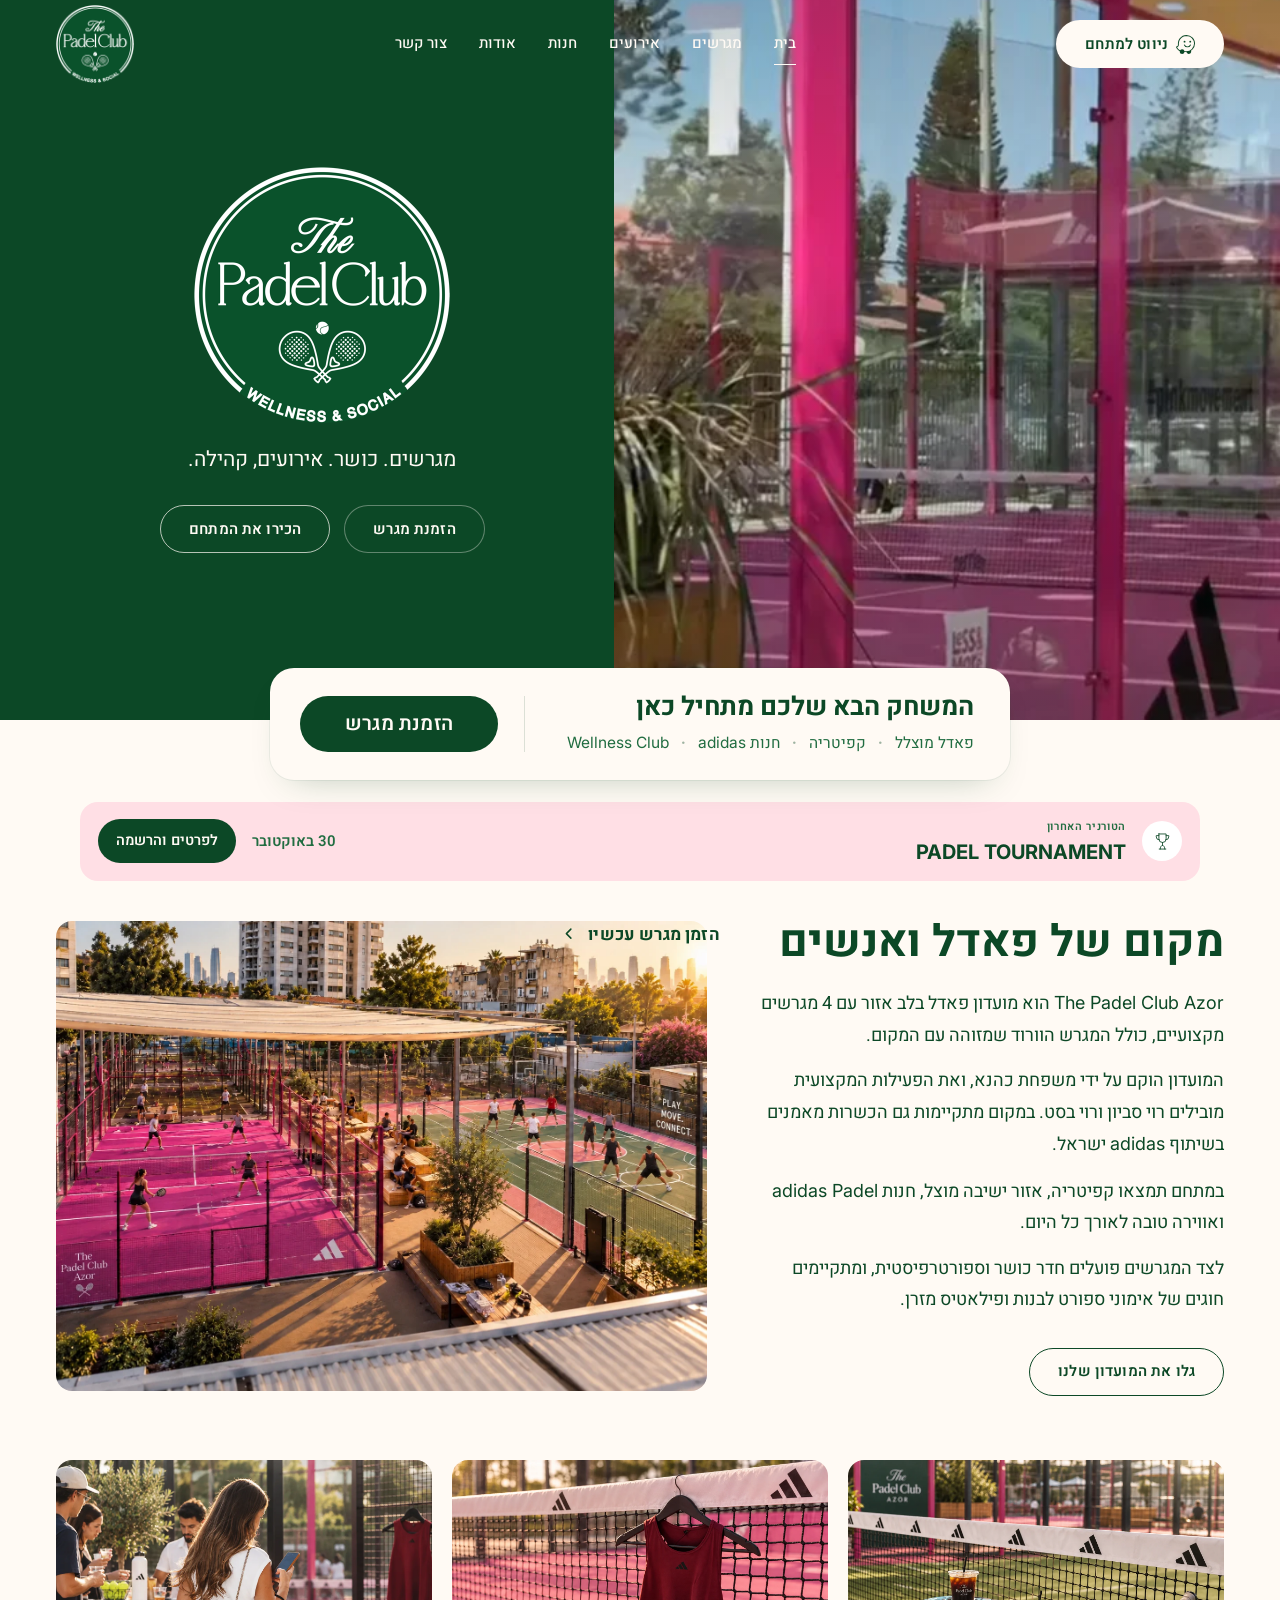
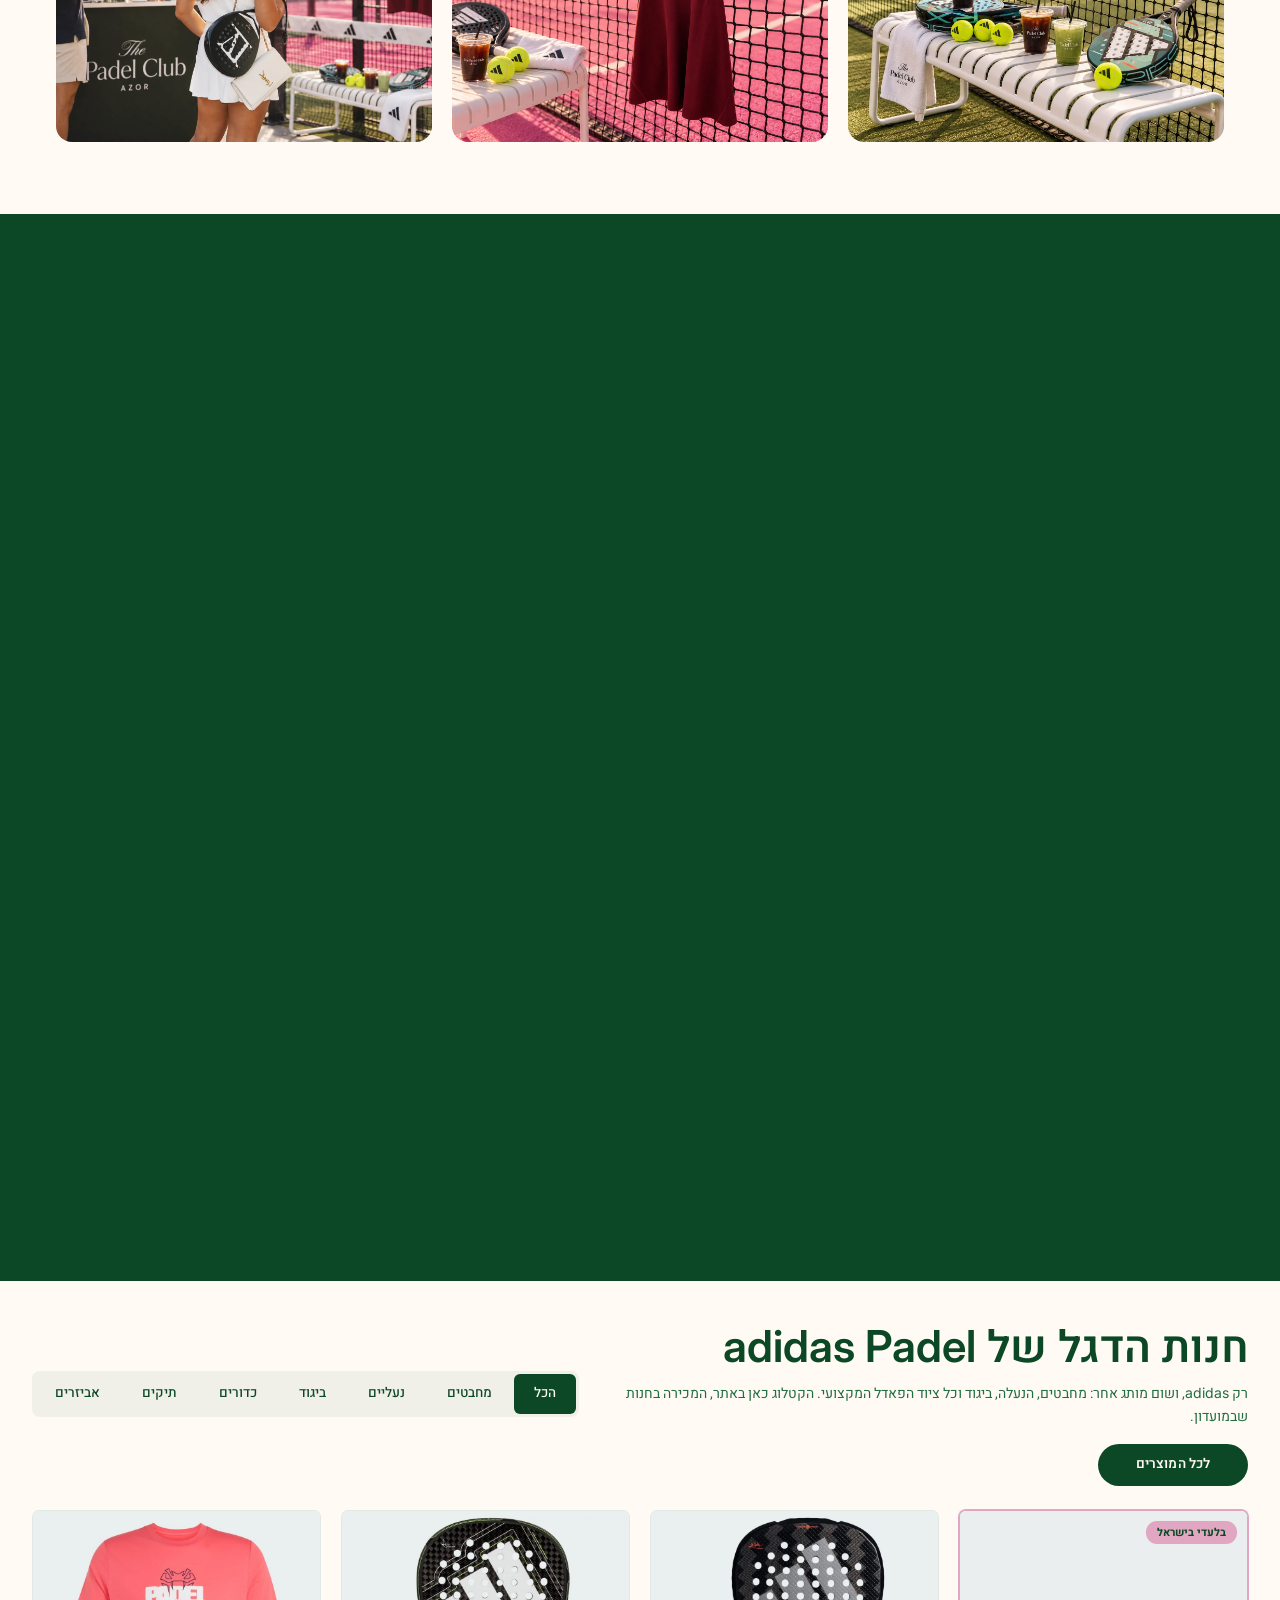
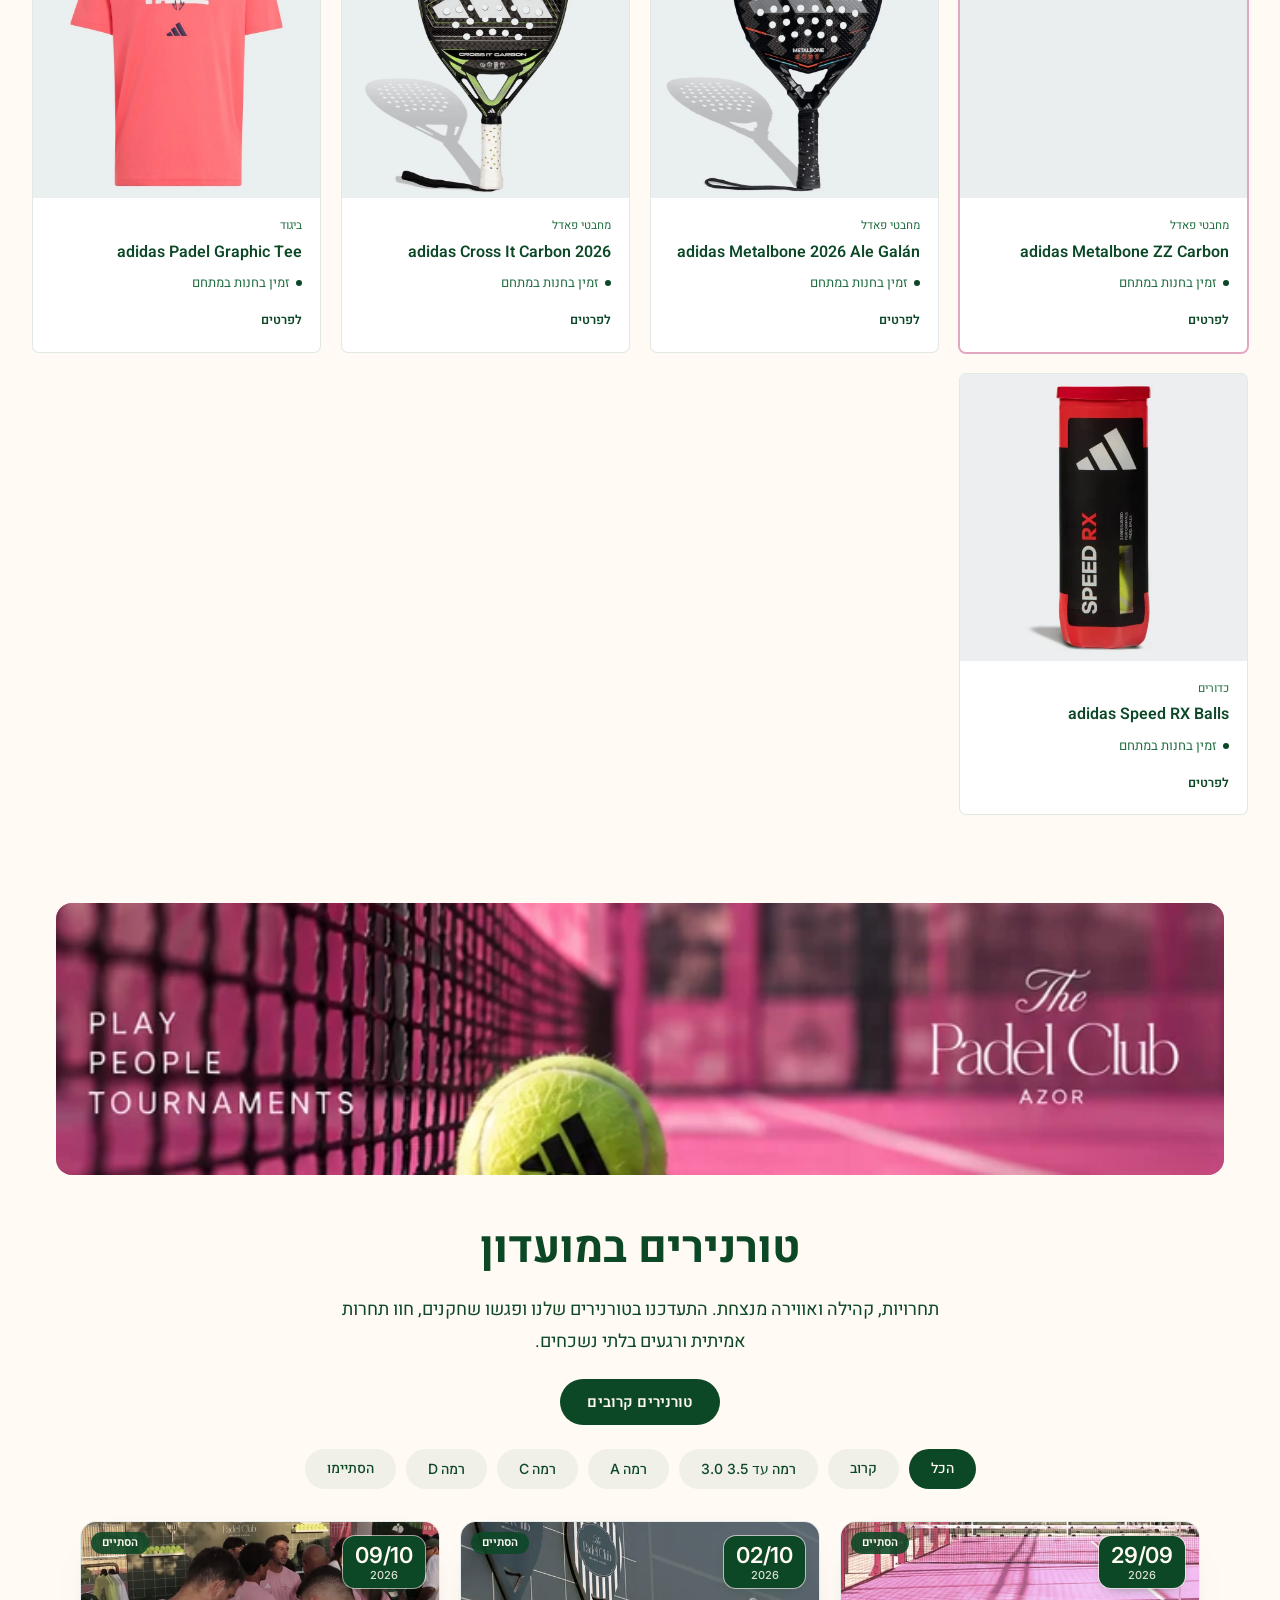
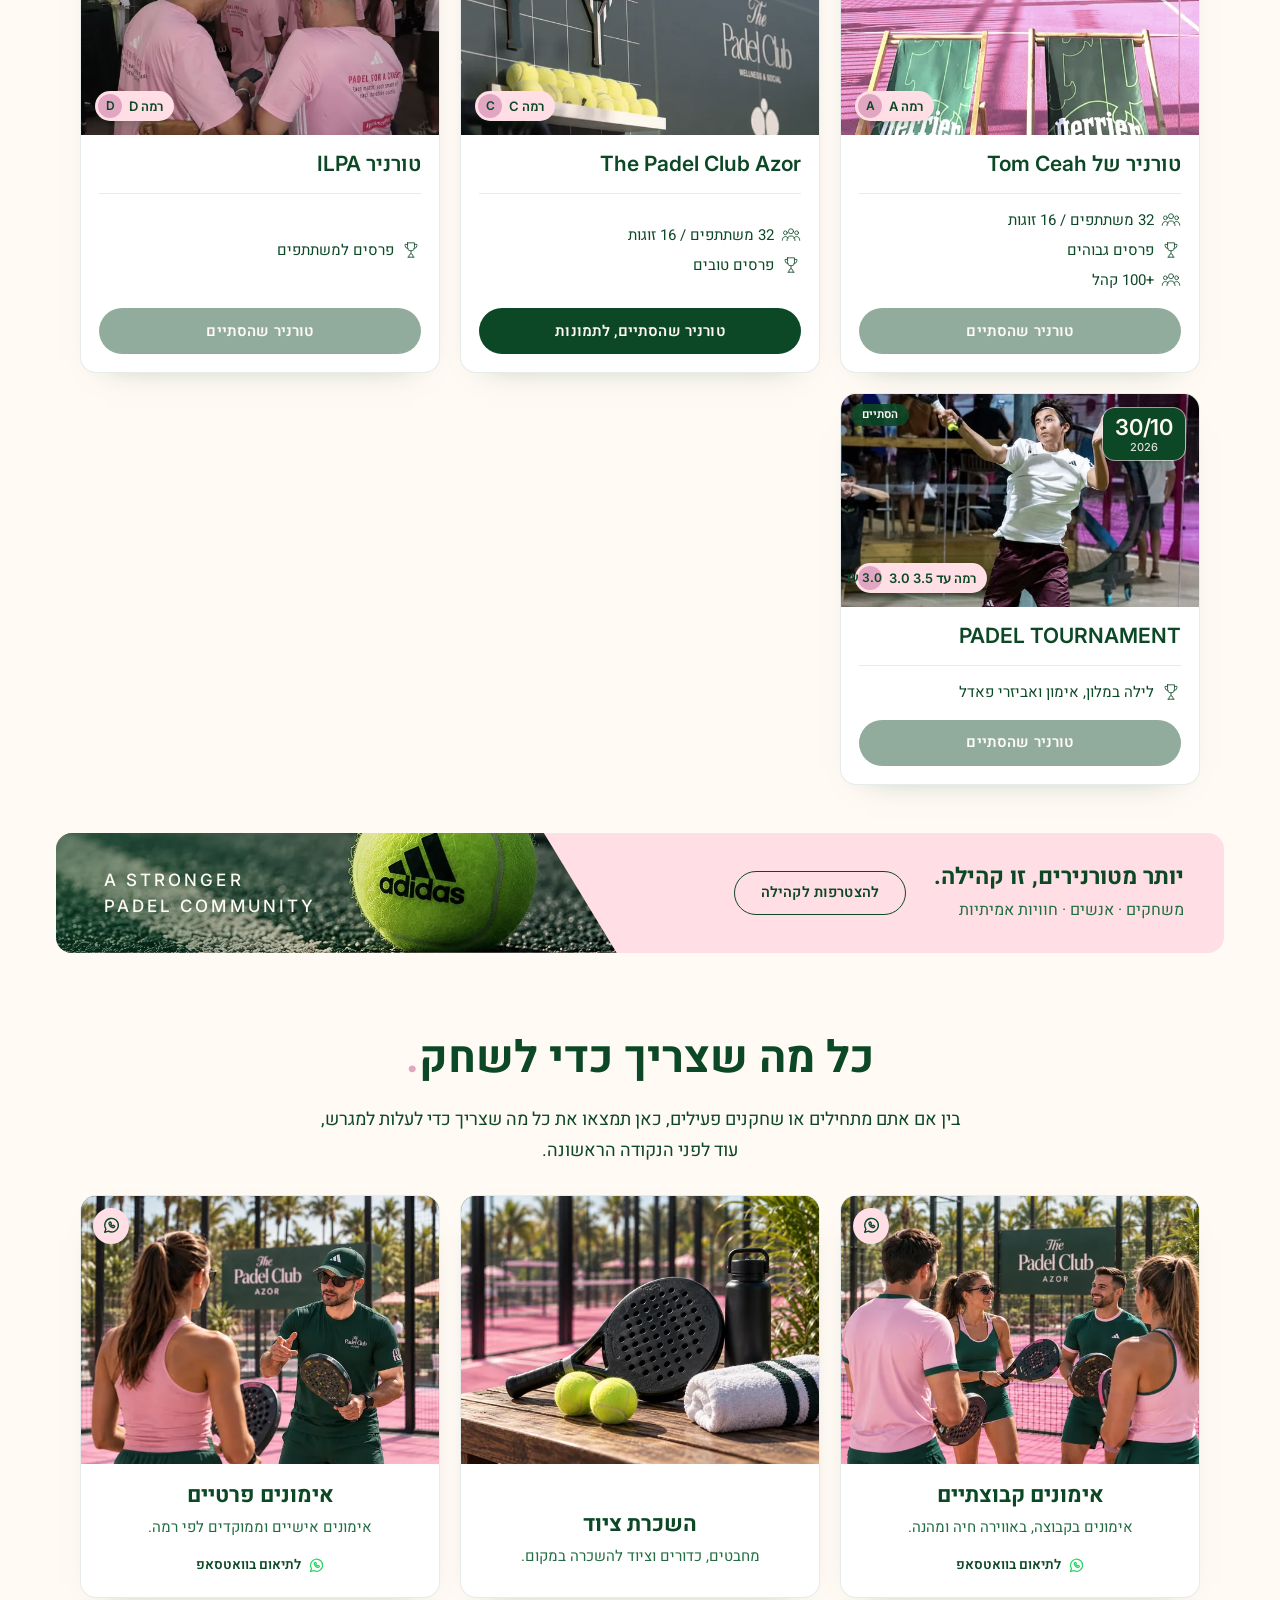
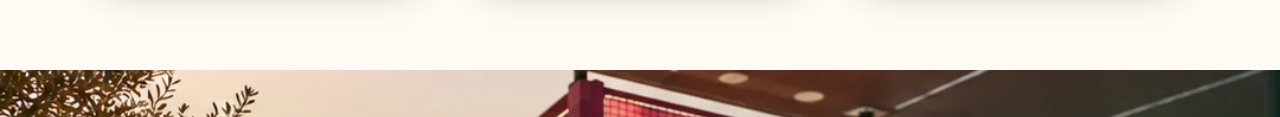
==== index.html @ b1bca332 "Measurement: one container, one event shape assets/js/track.js loads the GTM container from site.con" ====
<!doctype html>
<html lang="he" dir="rtl">
<head>
<meta charset="utf-8">
<meta name="viewport" content="width=device-width, initial-scale=1">
<title>The Padel Club Azor | פאדל קלאב אזור</title>
<meta name="description" content="4 מגרשי פאדל מקצועיים, קהילה, קפיטריה, טיפולים וחנות adidas Padel במתחם The Padel Club Azor, ז׳בוטינסקי 28 אזור.">
<link rel="canonical" href="https://padel-plus.co.il/">
<meta property="og:url" content="https://padel-plus.co.il/">
<meta name="theme-color" content="#0C4826">
<meta property="og:type" content="website">
<meta property="og:locale" content="he_IL">
<meta property="og:title" content="The Padel Club Azor | פאדל קלאב אזור">
<meta property="og:description" content="4 מגרשי פאדל מקצועיים, קהילה, קפיטריה, טיפולים וחנות adidas Padel במתחם The Padel Club Azor, ז׳בוטינסקי 28 אזור.">
<meta property="og:image" content="https://padel-plus.co.il/assets/img/hero.webp">
<link rel="icon" href="assets/brand/logo-160.png" type="image/png">
<link rel="apple-touch-icon" href="assets/brand/logo-320.png">
<link rel="preconnect" href="https://fonts.googleapis.com">
<link rel="preconnect" href="https://fonts.gstatic.com" crossorigin>
<link rel="stylesheet" href="https://fonts.googleapis.com/css2?family=Bodoni+Moda:opsz,wght@6..96,500..700&family=Heebo:wght@400;500;700;800&family=Inter:wght@500;600;800&display=swap">
<link rel="preload" as="image" href="assets/img/hero.webp?v=7">
<link rel="stylesheet" href="assets/css/style.css?v=20261021-poster2">
<script type="application/ld+json" id="schema-business">
{
  "@context": "https://schema.org",
  "@type": ["SportsActivityLocation", "LocalBusiness"],
  "name": "The Padel Club Azor",
  "alternateName": "פאדל קלאב אזור",
  "description": "4 מגרשי פאדל מקצועיים, קהילה, קפיטריה, טיפולים וחנות adidas Padel במתחם The Padel Club Azor, ז׳בוטינסקי 28 אזור.",
  "image": ["https://padel-plus.co.il/assets/img/hero.webp", "assets/img/about.webp"],
  "logo": "assets/brand/logo-512.png",
  "address": {
    "@type": "PostalAddress",
    "streetAddress": "ז׳בוטינסקי 28",
    "addressLocality": "אזור",
    "addressCountry": "IL"
  },
  "sameAs": ["https://www.instagram.com/padelclub.azor/"],
  "sport": "Padel"
}
</script>
</head>
<body>
<a class="skip-link" href="#main">דילוג לתוכן</a>

<header class="site-header on-dark" id="site-header">
  <div class="header-inner">
    <a class="brand" href="#top" aria-label="The Padel Club, לראש העמוד">
      <img src="assets/brand/logo-160.png" srcset="assets/brand/logo-160.png 1x, assets/brand/logo-320.png 2x" width="62" height="62" alt="The Padel Club">
    </a>

    <nav class="site-nav" id="site-nav" aria-label="ניווט ראשי">
      <a class="btn btn-primary nav-cta" href="https://www.lazuz.co.il/" target="_blank" rel="noopener" data-booking>הזמנת מגרש</a>
      <ul>
        <li><a href="#top" aria-current="true">בית</a></li>
        <li><a href="#courts">מגרשים</a></li>
        <li><a href="#tournaments">אירועים</a></li>
        <li><a href="#shop">חנות</a></li>
        <li><a href="#about">אודות</a></li>
        <li><a href="#site-footer">צור קשר</a></li>
      </ul>
    </nav>

    <a class="btn btn-light header-cta" href="https://waze.com/ul?q=%D7%96%27%D7%91%D7%95%D7%98%D7%99%D7%A0%D7%A1%D7%A7%D7%99%2028%20%D7%90%D7%96%D7%95%D7%A8&navigate=yes" target="_blank" rel="noopener" data-waze><svg class="header-cta-icon" viewBox="0 0 24 24" fill="currentColor" aria-hidden="true" focusable="false"><path d="M13.218 0C9.915 0 6.835 1.49 4.723 4.148c-1.515 1.913-2.31 4.272-2.31 6.706v1.739c0 .894-.62 1.738-1.862 1.813-.298.025-.547.224-.547.522-.05.82.82 2.31 2.012 3.502.82.844 1.788 1.515 2.832 2.036a3 3 0 0 0 2.955 3.528 2.966 2.966 0 0 0 2.931-2.385h2.509c.323 1.689 2.086 2.856 3.974 2.21 1.64-.546 2.36-2.409 1.763-3.924a12.84 12.84 0 0 0 1.838-1.465 10.73 10.73 0 0 0 3.18-7.65c0-2.882-1.118-5.589-3.155-7.625A10.899 10.899 0 0 0 13.218 0zm0 1.217c2.558 0 4.967.994 6.78 2.807a9.525 9.525 0 0 1 2.807 6.78A9.526 9.526 0 0 1 20 17.585a9.647 9.647 0 0 1-6.78 2.807h-2.46a3.008 3.008 0 0 0-2.93-2.41 3.03 3.03 0 0 0-2.534 1.367v.024a8.945 8.945 0 0 1-2.41-1.788c-.844-.844-1.316-1.614-1.515-2.11a2.858 2.858 0 0 0 1.441-.846 2.959 2.959 0 0 0 .795-2.036v-1.789c0-2.11.696-4.197 2.012-5.861 1.863-2.385 4.62-3.726 7.6-3.726zm-2.41 5.986a1.192 1.192 0 0 0-1.191 1.192 1.192 1.192 0 0 0 1.192 1.193A1.192 1.192 0 0 0 12 8.395a1.192 1.192 0 0 0-1.192-1.192zm7.204 0a1.192 1.192 0 0 0-1.192 1.192 1.192 1.192 0 0 0 1.192 1.193 1.192 1.192 0 0 0 1.192-1.193 1.192 1.192 0 0 0-1.192-1.192zm-7.377 4.769a.596.596 0 0 0-.546.845 4.813 4.813 0 0 0 4.346 2.757 4.77 4.77 0 0 0 4.347-2.757.596.596 0 0 0-.547-.845h-.025a.561.561 0 0 0-.521.348 3.59 3.59 0 0 1-3.254 2.061 3.591 3.591 0 0 1-3.254-2.061.64.64 0 0 0-.546-.348z"/></svg>ניווט למתחם</a>

    <button class="menu-btn" id="menu-btn" type="button" aria-expanded="false" aria-controls="site-nav" aria-label="פתיחת תפריט">
      <svg class="icon-menu" viewBox="0 0 32 32" fill="none" stroke="currentColor" stroke-width="2.2" stroke-linecap="round" aria-hidden="true"><path d="M5 9h22M5 16h22M5 23h22"/></svg>
      <svg class="icon-close" viewBox="0 0 32 32" fill="none" stroke="currentColor" stroke-width="2.2" stroke-linecap="round" aria-hidden="true"><path d="M8 8l16 16M24 8L8 24"/></svg>
    </button>
  </div>
</header>

<main id="main">

  <!-- 1. Hero: the club's walkthrough reel on every width (Snir, 4.10.2026). The poster is the video's first frame;
          from 768px the portrait reel plays sharp in the middle over a blurred copy of that frame. -->
  <section class="hero on-dark" id="top" aria-label="The Padel Club Azor">
    <figure class="hero-poster">
      <img src="assets/img/hero.webp?v=7" width="480" height="854" fetchpriority="high" decoding="async"
           alt="מגרשי הפאדל הוורודים של The Padel Club Azor, המתחם והצללה">
    </figure>
    <video class="hero-media" id="hero-video" muted loop playsinline autoplay preload="none"
           aria-hidden="true" tabindex="-1"></video>
    <div class="hero-overlay" aria-hidden="true"></div>
    <div class="hero-copy">
      <div class="hero-copy-inner">
        <h1 class="hero-title">
          <img class="hero-logo" src="assets/brand/logo-512.png" width="512" height="512" alt="" aria-hidden="true" decoding="async">
          <span class="hero-title-en" lang="en" dir="ltr">THE PADEL CLUB</span><span class="hero-title-he">פאדל קלאב</span>
        </h1>
        <p class="hero-sub">מגרשים. כושר. אירועים, קהילה.</p>
        <div class="hero-actions">
          <a class="btn btn-primary" href="https://www.lazuz.co.il/" target="_blank" rel="noopener" data-booking>הזמנת מגרש</a>
          <a class="btn btn-outline" href="#about">הכירו את המתחם</a>
        </div>
      </div>
    </div>
  </section>

  <!-- 2. Booking card: floats over the bottom edge of the hero, then docks to the bottom of the screen while scrolling -->
  <div class="book-card-slot" id="book-slot">
  <div class="book-card">
    <div class="book-card-text">
      <p class="book-card-title">המשחק הבא שלכם מתחיל כאן</p>
      <ul class="book-card-hl"><li>פאדל מוצלל</li><li>קפיטריה</li><li class="book-card-hl-break" aria-hidden="true"></li><li>חנות <span class="latin" dir="ltr" lang="en">adidas</span></li><li><span class="latin" dir="ltr" lang="en">Wellness Club</span></li></ul>
    </div>
    <span class="book-card-rule" aria-hidden="true"></span>
    <a class="btn book-card-cta" href="https://www.lazuz.co.il/" target="_blank" rel="noopener" data-booking>הזמנת מגרש</a>
  </div>
  </div>

  <!-- 2b. Events: the next event in the club, under the first section (Snir, 5.10.2026).
          Generated from data/tournaments.json by tools/sync_tournaments.py -->
  <!-- events-banner:start / generated from data/tournaments.json by tools/sync_tournaments.py, do not edit by hand -->
  <aside class="events-banner" data-date="2026-10-30" aria-label="אירועים במועדון">
    <a class="events-banner-link" href="tournament/">
      <span class="events-banner-icon" aria-hidden="true"><svg class="events-banner-glyph" aria-hidden="true" focusable="false" viewBox="0 0 64 64" fill="none" stroke="currentColor" stroke-width="2.6" stroke-linecap="round" stroke-linejoin="round"><path d="M21 9h22v15a11 11 0 0 1-22 0V9z"/><path d="M21 14h-8v4a9 9 0 0 0 9 9M43 14h8v4a9 9 0 0 1-9 9"/><path d="M32 35v9M25 55c0-6 3-11 7-11s7 5 7 11M22 55h20"/></svg></span>
      <span class="events-banner-copy">
        <span class="events-banner-label">האירוע הקרוב</span>
        <span class="events-banner-title"><span class="latin" dir="ltr" lang="en">PADEL TOURNAMENT</span></span>
      </span>
      <time class="events-banner-time" datetime="2026-10-30">30 באוקטובר</time>
      <span class="events-banner-cta">לפרטים והרשמה</span>
    </a>
  </aside>
  <!-- events-banner:end -->

  <!-- 3. About -->
  <section class="split split-about" id="about">
    <figure class="split-media">
      <img src="assets/img/about.webp?v=2" width="1476" height="1065" loading="lazy" decoding="async"
           alt="מבט מלמעלה על המועדון בשעת שקיעה, שחקני פאדל על המגרשים הוורודים, אזור הישיבה המוצל ומגרש הכדורסל">
    </figure>
    <div class="split-copy" data-reveal>
      <h2 class="section-title">מקום של פאדל ואנשים</h2>
      <p class="body"><span class="latin" dir="ltr" lang="en">The Padel Club Azor</span> הוא מועדון פאדל בלב אזור עם 4 מגרשים מקצועיים, כולל המגרש הוורוד שמזוהה עם המקום.</p>
      <p class="body">המועדון הוקם על ידי משפחת כהנא, ואת הפעילות המקצועית מובילים רוי סביון ורוי בסט. במקום מתקיימות גם הכשרות מאמנים בשיתוף <span class="latin" dir="ltr" lang="en">adidas</span> ישראל.</p>
      <p class="body">במתחם תמצאו קפיטריה, אזור ישיבה מוצל, חנות <span class="latin" dir="ltr" lang="en">adidas Padel</span> ואווירה טובה לאורך כל היום.</p>
      <p class="body">לצד המגרשים פועלים חדר כושר וספורטרפיסטית, ומתקיימים חוגים של אימוני ספורט לבנות ופילאטיס מזרן.</p>
      <a class="btn btn-ghost-green" href="#courts">גלו את המועדון שלנו</a>
    </div>
  </section>

  <!-- 4. Real venue gallery -->
  <section class="gallery" id="courts" aria-label="תמונות המתחם">
    <ul class="gallery-grid">
      <li><img src="assets/img/gallery_bench.webp" width="1448" height="1086" loading="lazy" decoding="async" alt="ספסל לבן ליד רשת המגרש עם מחבטים, כדורים, מגבת וכוסות שתייה של המועדון"></li>
      <li><img src="assets/img/gallery_dress.webp" width="1448" height="1086" loading="lazy" decoding="async" alt="שמלת טניס בורדו על קולב תלויה על רשת המגרש הוורוד, לידה ספסל עם מחבט, כדורים וקפה"></li>
      <li><img src="assets/img/gallery_bar.webp" width="1448" height="1086" loading="lazy" decoding="async" alt="שחקנים ליד עמדת השתייה של המועדון, שחקנית עם מחבט על הגב מסתכלת בטלפון"></li>
    </ul>
  </section>

  <!-- 5. Featured adidas Padel products: top banner, heading and category chips, product grid, bottom banner.
          Full catalogue lives in /shop/ -->
  <section class="shop shop-home" id="shop" aria-labelledby="shop-title">
    <!-- approved shop banner artwork, used as supplied (handoff-extra/shop-banners-2026-09-17) -->
    <picture class="shop-banner shop-banner--top">
      <source media="(max-width: 767px)" srcset="assets/shop/02-shop-top-mobile.webp" width="1080" height="900">
      <img src="assets/shop/01-shop-top-desktop.webp" alt="The Padel Club Azor, adidas Padel" width="1920" height="520" loading="lazy" decoding="async">
    </picture>

    <div class="shop-page">
      <div class="shop-top">
        <header class="shop-head" data-reveal>
          <h2 class="shop-head-title" id="shop-title">חנות הדגל של <span class="latin" dir="ltr" lang="en">adidas Padel</span></h2>
          <p class="shop-head-sub">רק <span class="latin" dir="ltr" lang="en">adidas</span>, ושום מותג אחר: מחבטים, הנעלה, ביגוד וכל ציוד הפאדל המקצועי. הקטלוג כאן באתר, המכירה בחנות שבמועדון.</p>
          <a class="btn shop-cta" href="shop/" data-link="shop">לכל המוצרים</a>
        </header>
        <nav class="shop-nav" id="shop-nav" aria-label="קטגוריות"></nav>
      </div>

      <ul class="product-grid shop-grid" id="shop-grid" aria-live="polite" aria-busy="true">
        <noscript><li class="grid-note">להצגת המוצרים יש להפעיל JavaScript.</li></noscript>
      </ul>
    </div>

    <!-- the shop's bottom banner is not shown on the homepage (Snir, 17.9: two banners in a row with the tournaments); it stays on /shop/ -->
  </section>

  <!-- 5b. Tournaments, below the shop (Snir, 17.9.2026). DEV package mockups: final-mockups 01 desktop / 02 mobile.
          Chips, cards and schema are generated from data/tournaments.json by tools/sync_tournaments.py -->
  <section class="tournaments-section" id="tournaments" aria-labelledby="tournaments-title">
    <div class="tournaments-inner">
      <picture class="tournaments-banner-top">
        <source media="(min-width: 1024px)" srcset="assets/tournaments/banner-top-desktop.webp" width="1378" height="182">
        <img src="assets/tournaments/banner-top-mobile.webp" width="700" height="163" loading="lazy" decoding="async"
             alt="PLAY PEOPLE TOURNAMENTS, כדור טניס ליד הרשת על מגרש ורוד, The Padel Club Azor">
      </picture>

      <div class="tournaments-top">
        <header class="tournaments-header">
          <h2 class="section-title tournaments-title" id="tournaments-title">טורנירים במועדון</h2>
          <p class="body tournaments-intro">תחרויות, קהילה ואווירה מנצחת. התעדכנו בטורנירים שלנו ופגשו שחקנים, חוו תחרות אמיתית ורגעים בלתי נשכחים.</p>
          <a class="btn btn-primary tournaments-cta" data-link="tournamentsUpcoming">טורנירים קרובים</a>
        </header>
      <!-- tournaments-filters:start / generated from data/tournaments.json by tools/sync_tournaments.py -->
      <div class="tournaments-filters" role="group" aria-label="סינון טורנירים">
        <button class="tournaments-chip" type="button" data-filter="all" aria-pressed="true">הכל</button>
        <button class="tournaments-chip" type="button" data-filter="upcoming" aria-pressed="false">קרוב</button>
        <button class="tournaments-chip" type="button" data-filter="level:3.0 עד 3.5" aria-pressed="false">רמה <span class="latin" dir="ltr" lang="en">3.0 עד 3.5</span></button>
        <button class="tournaments-chip" type="button" data-filter="level:A" aria-pressed="false">רמה <span class="latin" dir="ltr" lang="en">A</span></button>
        <button class="tournaments-chip" type="button" data-filter="level:C" aria-pressed="false">רמה <span class="latin" dir="ltr" lang="en">C</span></button>
        <button class="tournaments-chip" type="button" data-filter="level:D" aria-pressed="false">רמה <span class="latin" dir="ltr" lang="en">D</span></button>
        <button class="tournaments-chip" type="button" data-filter="past" aria-pressed="false">הסתיימו</button>
      </div>
      <!-- tournaments-filters:end -->
      </div>

    <!-- tournaments-cards:start / generated from data/tournaments.json by tools/sync_tournaments.py, do not edit by hand -->
    <ul class="tournaments-grid" id="tournaments-grid">
      <li class="tournament-card" data-level="A" data-date="2026-09-29">
        <article aria-labelledby="t-tom-ceah-2026-09-29">
          <div class="tournament-media" style="--pos: 50% 70%; --pos-phone: 50% 70%">
            <img src="assets/tournaments/card-tom-ceah.webp" srcset="assets/tournaments/card-tom-ceah-600.webp 600w, assets/tournaments/card-tom-ceah.webp 1000w" sizes="(min-width: 1024px) 30vw, 50vw"
                 width="1000" height="1000" alt="מגרש פאדל ורוד מוצלל, ובקדמת התמונה שני כיסאות נוח ירוקים" loading="lazy" decoding="async">
            <p class="tournament-date"><time datetime="2026-09-29" dir="ltr"><b>29/09</b><span>2026</span></time></p>
            <p class="tournament-level"><span>רמה <span class="latin" dir="ltr" lang="en">A</span></span><span class="tournament-level-letter" aria-hidden="true">A</span></p>
          </div>
          <div class="tournament-body">
            <div class="tournament-head">
              <h3 class="tournament-title" id="t-tom-ceah-2026-09-29">טורניר של <span class="latin" dir="ltr" lang="en">Tom Ceah</span></h3>
            </div>
            <ul class="tournament-details">
              <li><svg class="tournament-icon" aria-hidden="true" focusable="false" viewBox="0 0 64 64" fill="none" stroke="currentColor" stroke-width="2.6" stroke-linecap="round" stroke-linejoin="round"><circle cx="32" cy="20" r="8"/><circle cx="14" cy="25" r="6"/><circle cx="50" cy="25" r="6"/><path d="M19 50c0-9 5-15 13-15s13 6 13 15M4 49c0-7 4-12 10-12 4 0 7 2 9 5M60 49c0-7-4-12-10-12-4 0-7 2-9 5"/></svg><span>32 משתתפים / 16 זוגות</span></li>
              <li><svg class="tournament-icon" aria-hidden="true" focusable="false" viewBox="0 0 64 64" fill="none" stroke="currentColor" stroke-width="2.6" stroke-linecap="round" stroke-linejoin="round"><path d="M21 9h22v15a11 11 0 0 1-22 0V9z"/><path d="M21 14h-8v4a9 9 0 0 0 9 9M43 14h8v4a9 9 0 0 1-9 9"/><path d="M32 35v9M25 55c0-6 3-11 7-11s7 5 7 11M22 55h20"/></svg><span>פרסים גבוהים</span></li>
              <li><svg class="tournament-icon" aria-hidden="true" focusable="false" viewBox="0 0 64 64" fill="none" stroke="currentColor" stroke-width="2.6" stroke-linecap="round" stroke-linejoin="round"><circle cx="32" cy="20" r="8"/><circle cx="14" cy="25" r="6"/><circle cx="50" cy="25" r="6"/><path d="M19 50c0-9 5-15 13-15s13 6 13 15M4 49c0-7 4-12 10-12 4 0 7 2 9 5M60 49c0-7-4-12-10-12-4 0-7 2-9 5"/></svg><span><bdi dir="ltr">100+</bdi> קהל</span></li>
            </ul>
            <a class="btn tournament-cta" aria-disabled="true">לפרטים והרשמה</a>
          </div>
        </article>
      </li>
      <li class="tournament-card" data-level="C" data-date="2026-10-02" data-gallery="17">
        <article aria-labelledby="t-the-padel-club-azor-2026-10-02">
          <div class="tournament-media" style="--pos: 50% 40%; --pos-phone: 62% 50%">
            <img src="assets/tournaments/card-padel-club-azor.webp" srcset="assets/tournaments/card-padel-club-azor-600.webp 600w, assets/tournaments/card-padel-club-azor.webp 1000w" sizes="(min-width: 1024px) 30vw, 50vw"
                 width="1000" height="1000" alt="קיר המיתוג של The Padel Club עם מחבטים מעוצבים ומדף כדורים" loading="lazy" decoding="async">
            <p class="tournament-date"><time datetime="2026-10-02" dir="ltr"><b>02/10</b><span>2026</span></time></p>
            <p class="tournament-level"><span>רמה <span class="latin" dir="ltr" lang="en">C</span></span><span class="tournament-level-letter" aria-hidden="true">C</span></p>
          </div>
          <div class="tournament-body">
            <div class="tournament-head">
              <h3 class="tournament-title" id="t-the-padel-club-azor-2026-10-02"><span class="latin" dir="ltr" lang="en">The Padel Club Azor</span></h3>
            </div>
            <ul class="tournament-details">
              <li><svg class="tournament-icon" aria-hidden="true" focusable="false" viewBox="0 0 64 64" fill="none" stroke="currentColor" stroke-width="2.6" stroke-linecap="round" stroke-linejoin="round"><circle cx="32" cy="20" r="8"/><circle cx="14" cy="25" r="6"/><circle cx="50" cy="25" r="6"/><path d="M19 50c0-9 5-15 13-15s13 6 13 15M4 49c0-7 4-12 10-12 4 0 7 2 9 5M60 49c0-7-4-12-10-12-4 0-7 2-9 5"/></svg><span>32 משתתפים / 16 זוגות</span></li>
              <li><svg class="tournament-icon" aria-hidden="true" focusable="false" viewBox="0 0 64 64" fill="none" stroke="currentColor" stroke-width="2.6" stroke-linecap="round" stroke-linejoin="round"><path d="M21 9h22v15a11 11 0 0 1-22 0V9z"/><path d="M21 14h-8v4a9 9 0 0 0 9 9M43 14h8v4a9 9 0 0 1-9 9"/><path d="M32 35v9M25 55c0-6 3-11 7-11s7 5 7 11M22 55h20"/></svg><span>פרסים טובים</span></li>
            </ul>
            <a class="btn tournament-cta" aria-disabled="true">לפרטים והרשמה</a>
          </div>
          <script type="application/json" class="tournament-gallery">[{"src": "assets/tournaments/gallery/2026-10-02/משחק-פאדל-אזור-01.jpg", "webp": "assets/tournaments/gallery/2026-10-02/משחק-פאדל-אזור-01.webp", "width": 720, "height": 1280, "alt": "שחקן פאדל חובט בקפיצה בטורניר במועדון פאדל קלאב אזור"}, {"src": "assets/tournaments/gallery/2026-10-02/משחק-פאדל-אזור-02.jpg", "webp": "assets/tournaments/gallery/2026-10-02/משחק-פאדל-אזור-02.webp", "width": 720, "height": 1280, "alt": "שחקן בחולצה כתומה ממתין לכדור במשחק פאדל באזור"}, {"src": "assets/tournaments/gallery/2026-10-02/משחק-פאדל-אזור-03.jpg", "webp": "assets/tournaments/gallery/2026-10-02/משחק-פאדל-אזור-03.webp", "width": 720, "height": 1280, "alt": "חבטת יד אחורית נמוכה במשחק פאדל בטורניר במועדון באזור"}, {"src": "assets/tournaments/gallery/2026-10-02/משחק-פאדל-אזור-04.jpg", "webp": "assets/tournaments/gallery/2026-10-02/משחק-פאדל-אזור-04.webp", "width": 720, "height": 1280, "alt": "שחקן מזנק לכדור על המגרש הוורוד של פאדל קלאב אזור"}, {"src": "assets/tournaments/gallery/2026-10-02/משחק-פאדל-אזור-05.jpg", "webp": "assets/tournaments/gallery/2026-10-02/משחק-פאדל-אזור-05.webp", "width": 720, "height": 1280, "alt": "שחקן פאדל בעמידת מוכנות על המגרש הכחול במועדון באזור"}, {"src": "assets/tournaments/gallery/2026-10-02/משחק-פאדל-אזור-06.jpg", "webp": "assets/tournaments/gallery/2026-10-02/משחק-פאדל-אזור-06.webp", "width": 720, "height": 1280, "alt": "חבטת יד קדמית בטורניר הפאדל במועדון פאדל קלאב אזור"}, {"src": "assets/tournaments/gallery/2026-10-02/משחק-פאדל-אזור-07.jpg", "webp": "assets/tournaments/gallery/2026-10-02/משחק-פאדל-אזור-07.webp", "width": 720, "height": 1280, "alt": "שחקן פאדל עם מחבט על המגרש הכחול במועדון באזור"}, {"src": "assets/tournaments/gallery/2026-10-02/משחק-פאדל-אזור-08.jpg", "webp": "assets/tournaments/gallery/2026-10-02/משחק-פאדל-אזור-08.webp", "width": 720, "height": 1280, "alt": "הגשה גבוהה במשחק פאדל בשעות הערב במועדון באזור"}, {"src": "assets/tournaments/gallery/2026-10-02/משחק-פאדל-אזור-09.jpg", "webp": "assets/tournaments/gallery/2026-10-02/משחק-פאדל-אזור-09.webp", "width": 720, "height": 1280, "alt": "וולה ליד הרשת במשחק פאדל במועדון פאדל קלאב אזור"}, {"src": "assets/tournaments/gallery/2026-10-02/משחק-פאדל-אזור-10.jpg", "webp": "assets/tournaments/gallery/2026-10-02/משחק-פאדל-אזור-10.webp", "width": 720, "height": 1280, "alt": "סמאש בקפיצה בטורניר הפאדל במועדון באזור"}, {"src": "assets/tournaments/gallery/2026-10-02/משחק-פאדל-אזור-11.jpg", "webp": "assets/tournaments/gallery/2026-10-02/משחק-פאדל-אזור-11.webp", "width": 720, "height": 1280, "alt": "חבטה מעל הראש ליד קיר הזכוכית במגרש הפאדל באזור"}, {"src": "assets/tournaments/gallery/2026-10-02/משחק-פאדל-אזור-12.jpg", "webp": "assets/tournaments/gallery/2026-10-02/משחק-פאדל-אזור-12.webp", "width": 720, "height": 1280, "alt": "שחקן ממתין להגשה על המגרש הוורוד במועדון באזור"}, {"src": "assets/tournaments/gallery/2026-10-02/משחק-פאדל-אזור-13.jpg", "webp": "assets/tournaments/gallery/2026-10-02/משחק-פאדל-אזור-13.webp", "width": 720, "height": 1280, "alt": "שחקן פאדל במשחק זוגות בטורניר במועדון באזור"}, {"src": "assets/tournaments/gallery/2026-10-02/משחק-פאדל-אזור-14.jpg", "webp": "assets/tournaments/gallery/2026-10-02/משחק-פאדל-אזור-14.webp", "width": 720, "height": 1280, "alt": "חבטה נמוכה במשחק פאדל בטורניר במועדון פאדל קלאב אזור"}, {"src": "assets/tournaments/gallery/2026-10-02/משחק-פאדל-אזור-15.jpg", "webp": "assets/tournaments/gallery/2026-10-02/משחק-פאדל-אזור-15.webp", "width": 720, "height": 1280, "alt": "חבטת יד אחורית על המגרש הכחול במועדון הפאדל באזור"}, {"src": "assets/tournaments/gallery/2026-10-02/משחק-פאדל-אזור-16.jpg", "webp": "assets/tournaments/gallery/2026-10-02/משחק-פאדל-אזור-16.webp", "width": 720, "height": 1280, "alt": "הגשה במשחק פאדל בטורניר במועדון באזור"}, {"src": "assets/tournaments/gallery/2026-10-02/משחק-פאדל-אזור-17.jpg", "webp": "assets/tournaments/gallery/2026-10-02/משחק-פאדל-אזור-17.webp", "width": 720, "height": 1280, "alt": "שחקן פאדל מוכן לקבל הגשה בטורניר במועדון באזור"}]</script>
        </article>
      </li>
      <li class="tournament-card" data-level="D" data-date="2026-10-09">
        <article aria-labelledby="t-ilpa-2026-10-09">
          <div class="tournament-media" style="--pos: 50% 45%; --pos-phone: 58% 50%">
            <img src="assets/tournaments/card-ilpa.webp" srcset="assets/tournaments/card-ilpa-600.webp 600w, assets/tournaments/card-ilpa.webp 1000w" sizes="(min-width: 1024px) 30vw, 50vw"
                 width="1000" height="1000" alt="שחקנים בחולצות ורודות מתאספים ליד קיר המיתוג של המועדון" loading="lazy" decoding="async">
            <p class="tournament-date"><time datetime="2026-10-09" dir="ltr"><b>09/10</b><span>2026</span></time></p>
            <p class="tournament-level"><span>רמה <span class="latin" dir="ltr" lang="en">D</span></span><span class="tournament-level-letter" aria-hidden="true">D</span></p>
          </div>
          <div class="tournament-body">
            <div class="tournament-head">
              <h3 class="tournament-title" id="t-ilpa-2026-10-09">טורניר <span class="latin" dir="ltr" lang="en">ILPA</span></h3>
            </div>
            <ul class="tournament-details">
              <li><svg class="tournament-icon" aria-hidden="true" focusable="false" viewBox="0 0 64 64" fill="none" stroke="currentColor" stroke-width="2.6" stroke-linecap="round" stroke-linejoin="round"><path d="M21 9h22v15a11 11 0 0 1-22 0V9z"/><path d="M21 14h-8v4a9 9 0 0 0 9 9M43 14h8v4a9 9 0 0 1-9 9"/><path d="M32 35v9M25 55c0-6 3-11 7-11s7 5 7 11M22 55h20"/></svg><span>פרסים למשתתפים</span></li>
            </ul>
            <a class="btn tournament-cta" aria-disabled="true">לפרטים והרשמה</a>
          </div>
        </article>
      </li>
      <li class="tournament-card" data-level="3.0 עד 3.5" data-date="2026-10-30">
        <article aria-labelledby="t-padel-tournament-2026-10-30">
          <div class="tournament-media" style="--pos: 50% 40%; --pos-phone: 50% 40%">
            <img src="assets/tournaments/card-2026-10-30.webp" srcset="assets/tournaments/card-2026-10-30-600.webp 600w, assets/tournaments/card-2026-10-30.webp 1000w" sizes="(min-width: 1024px) 30vw, 50vw"
                 width="1000" height="1000" alt="שחקן פאדל חובט בקפיצה בטורניר במועדון פאדל קלאב אזור" loading="lazy" decoding="async">
            <p class="tournament-date"><time datetime="2026-10-30" dir="ltr"><b>30/10</b><span>2026</span></time></p>
            <p class="tournament-level"><span>רמה <span class="latin" dir="ltr" lang="en">3.0 עד 3.5</span></span><span class="tournament-level-letter" aria-hidden="true">3.0 עד 3.5</span></p>
          </div>
          <div class="tournament-body">
            <div class="tournament-head">
              <h3 class="tournament-title" id="t-padel-tournament-2026-10-30"><span class="latin" dir="ltr" lang="en">PADEL TOURNAMENT</span></h3>
            </div>
            <ul class="tournament-details">
              <li><svg class="tournament-icon" aria-hidden="true" focusable="false" viewBox="0 0 64 64" fill="none" stroke="currentColor" stroke-width="2.6" stroke-linecap="round" stroke-linejoin="round"><path d="M21 9h22v15a11 11 0 0 1-22 0V9z"/><path d="M21 14h-8v4a9 9 0 0 0 9 9M43 14h8v4a9 9 0 0 1-9 9"/><path d="M32 35v9M25 55c0-6 3-11 7-11s7 5 7 11M22 55h20"/></svg><span>לילה במלון, אימון ואביזרי פאדל</span></li>
            </ul>
            <a class="btn tournament-cta" href="tournament/">לפרטים והרשמה</a>
          </div>
        </article>
      </li>
      <li class="tournaments-empty" hidden></li>
    </ul>
    <script type="application/ld+json" id="schema-tournaments">
[
  {
    "@context": "https://schema.org",
    "@type": "SportsEvent",
    "name": "טורניר של Tom Ceah",
    "startDate": "2026-09-29",
    "eventStatus": "https://schema.org/EventScheduled",
    "eventAttendanceMode": "https://schema.org/OfflineEventAttendanceMode",
    "sport": "Padel",
    "location": {
      "@type": "Place",
      "name": "The Padel Club Azor",
      "address": {
        "@type": "PostalAddress",
        "streetAddress": "ז׳בוטינסקי 28",
        "addressLocality": "אזור",
        "addressCountry": "IL"
      }
    },
    "organizer": {
      "@type": "Person",
      "name": "Tom Ceah"
    },
    "image": [https://padel-plus.co.il/
      "assets/tournaments/card-tom-ceah.webp"
    ]
  },
  {
    "@context": "https://schema.org",
    "@type": "SportsEvent",
    "name": "The Padel Club Azor",
    "startDate": "2026-10-02",
    "eventStatus": "https://schema.org/EventScheduled",
    "eventAttendanceMode": "https://schema.org/OfflineEventAttendanceMode",
    "sport": "Padel",
    "location": {
      "@type": "Place",
      "name": "The Padel Club Azor",
      "address": {
        "@type": "PostalAddress",
        "streetAddress": "ז׳בוטינסקי 28",
        "addressLocality": "אזור",
        "addressCountry": "IL"
      }
    },
    "organizer": {
      "@type": "Organization",
      "name": "The Padel Club Azor"
    },
    "image": [https://padel-plus.co.il/
      "assets/tournaments/card-padel-club-azor.webp"
    ]
  },
  {
    "@context": "https://schema.org",
    "@type": "SportsEvent",
    "name": "טורניר ILPA",
    "startDate": "2026-10-09",
    "eventStatus": "https://schema.org/EventScheduled",
    "eventAttendanceMode": "https://schema.org/OfflineEventAttendanceMode",
    "sport": "Padel",
    "location": {
      "@type": "Place",
      "name": "The Padel Club Azor",
      "address": {
        "@type": "PostalAddress",
        "streetAddress": "ז׳בוטינסקי 28",
        "addressLocality": "אזור",
        "addressCountry": "IL"
      }
    },
    "organizer": {
      "@type": "Organization",
      "name": "ILPA"
    },
    "image": [https://padel-plus.co.il/
      "assets/tournaments/card-ilpa.webp"
    ]
  },
  {
    "@context": "https://schema.org",
    "@type": "SportsEvent",
    "name": "PADEL TOURNAMENT",
    "startDate": "2026-10-30",
    "eventStatus": "https://schema.org/EventScheduled",
    "eventAttendanceMode": "https://schema.org/OfflineEventAttendanceMode",
    "sport": "Padel",
    "location": {
      "@type": "Place",
      "name": "The Padel Club Azor",
      "address": {
        "@type": "PostalAddress",
        "streetAddress": "ז׳בוטינסקי 28",
        "addressLocality": "אזור",
        "addressCountry": "IL"
      }
    },
    "organizer": {
      "@type": "Organization",
      "name": "The Padel Club Azor"
    },
    "image": [https://padel-plus.co.il/
      "assets/tournaments/card-2026-10-30.webp"
    ],
    "url": "tournament/"
  }
]
    </script>
    <!-- tournaments-cards:end -->

      <aside class="tournaments-banner-bottom" aria-labelledby="tournaments-community-title">
        <div class="tournaments-banner-media">
          <img src="assets/tournaments/banner-bottom-ball.webp" width="1080" height="400" alt="" loading="lazy" decoding="async">
          <p class="tournaments-banner-tagline" dir="ltr" lang="en">A STRONGER<br>PADEL COMMUNITY</p>
        </div>
        <div class="tournaments-banner-copy">
          <h3 class="tournaments-banner-title" id="tournaments-community-title">יותר מטורנירים, זו קהילה.</h3>
          <p class="tournaments-banner-sub">משחקים · אנשים · חוויות אמיתיות</p>
        </div>
        <a class="btn tournaments-banner-cta" data-link="communityJoin">להצטרפות לקהילה</a>
      </aside>
    </div>
  </section>


  <!-- 5c. Everything you need to play (Snir's mock, 18.9.2026): equipment rental, group training, private training.
          Photos: Snir's images of 19.9 (handoff-extra/play-2026-09-19). -->
  <section class="play-section" id="play" aria-labelledby="play-title">
    <div class="play-inner">
      <header class="play-header">
        <h2 class="section-title play-title" id="play-title">כל מה שצריך כדי לשחק<span class="play-dot">.</span></h2>
        <p class="body play-intro">בין אם אתם מתחילים או שחקנים פעילים, כאן תמצאו את כל מה שצריך כדי לעלות למגרש, עוד לפני הנקודה הראשונה.</p>
      </header>
      <ul class="play-grid">
        <li class="play-card is-linked">
          <div class="play-media">
            <img src="assets/play/group-training.webp?v=2" srcset="assets/play/group-training-600.webp?v=2 600w, assets/play/group-training.webp?v=2 1000w"
                 sizes="(min-width: 768px) 30vw, 45vw" width="1000" height="750" loading="lazy" decoding="async"
                 alt="מאמן ושלושה שחקנים עם מחבטים על המגרש הוורוד של המועדון">
            <span class="play-badge" aria-hidden="true"><svg class="play-badge-icon" viewBox="0 0 24 24" fill="none" stroke="currentColor" stroke-width="1.7" stroke-linecap="round" stroke-linejoin="round" aria-hidden="true" focusable="false"><path d="M4.9 16.3A8.6 8.6 0 1 1 7.9 19.1L3.4 20.6z"/><path d="M9.3 8.1c-.4.4-.7 1-.5 1.9.6 2.3 2.4 4.1 4.7 4.8.9.2 1.5-.1 1.9-.5l.5-.6c.2-.3.2-.7-.1-.9l-1.3-.9c-.3-.2-.6-.2-.9.1l-.5.5c-.9-.4-1.6-1.1-2-2l.5-.5c.3-.3.3-.6.1-.9l-.9-1.3c-.2-.3-.6-.3-.9-.1z"/></svg></span>
          </div>
          <div class="play-body">
            <h3 class="play-card-title">אימונים קבוצתיים</h3>
            <p class="play-card-text">אימונים בקבוצה, באווירה חיה ומהנה.</p>
            <a class="play-cta" href="https://wa.me/972527016953?text=%D7%94%D7%99%D7%99%2C%20%D7%90%D7%A9%D7%9E%D7%97%20%D7%9C%D7%A4%D7%A8%D7%98%D7%99%D7%9D%20%D7%A2%D7%9C%20%D7%90%D7%99%D7%9E%D7%95%D7%A0%D7%99%D7%9D%20%D7%A7%D7%91%D7%95%D7%A6%D7%AA%D7%99%D7%99%D7%9D" target="_blank" rel="noopener"><svg class="play-cta-icon" viewBox="0 0 24 24" fill="none" stroke="currentColor" stroke-width="1.7" stroke-linecap="round" stroke-linejoin="round" aria-hidden="true" focusable="false"><path d="M4.9 16.3A8.6 8.6 0 1 1 7.9 19.1L3.4 20.6z"/><path d="M9.3 8.1c-.4.4-.7 1-.5 1.9.6 2.3 2.4 4.1 4.7 4.8.9.2 1.5-.1 1.9-.5l.5-.6c.2-.3.2-.7-.1-.9l-1.3-.9c-.3-.2-.6-.2-.9.1l-.5.5c-.9-.4-1.6-1.1-2-2l.5-.5c.3-.3.3-.6.1-.9l-.9-1.3c-.2-.3-.6-.3-.9-.1z"/></svg><span>לתיאום בוואטסאפ</span></a>
          </div>
        </li>
        <li class="play-card">
          <div class="play-media">
            <img src="assets/play/equipment-rental.webp" srcset="assets/play/equipment-rental-600.webp 600w, assets/play/equipment-rental.webp 1000w"
                 sizes="(min-width: 768px) 30vw, 45vw" width="1000" height="750" loading="lazy" decoding="async"
                 alt="מחבט, שני כדורים, בקבוק ומגבת של המועדון על שולחן עץ ליד המגרש">
          </div>
          <div class="play-body">
            <h3 class="play-card-title">השכרת ציוד</h3>
            <p class="play-card-text">מחבטים, כדורים וציוד להשכרה במקום.</p>
          </div>
        </li>
        <li class="play-card is-linked">
          <div class="play-media">
            <img src="assets/play/private-training.webp?v=2" srcset="assets/play/private-training-600.webp?v=2 600w, assets/play/private-training.webp?v=2 1000w"
                 sizes="(min-width: 768px) 30vw, 45vw" width="1000" height="750" loading="lazy" decoding="async"
                 alt="מאמן מסביר לשחקנית עם מחבט על המגרש">
            <span class="play-badge" aria-hidden="true"><svg class="play-badge-icon" viewBox="0 0 24 24" fill="none" stroke="currentColor" stroke-width="1.7" stroke-linecap="round" stroke-linejoin="round" aria-hidden="true" focusable="false"><path d="M4.9 16.3A8.6 8.6 0 1 1 7.9 19.1L3.4 20.6z"/><path d="M9.3 8.1c-.4.4-.7 1-.5 1.9.6 2.3 2.4 4.1 4.7 4.8.9.2 1.5-.1 1.9-.5l.5-.6c.2-.3.2-.7-.1-.9l-1.3-.9c-.3-.2-.6-.2-.9.1l-.5.5c-.9-.4-1.6-1.1-2-2l.5-.5c.3-.3.3-.6.1-.9l-.9-1.3c-.2-.3-.6-.3-.9-.1z"/></svg></span>
          </div>
          <div class="play-body">
            <h3 class="play-card-title">אימונים פרטיים</h3>
            <p class="play-card-text">אימונים אישיים וממוקדים לפי רמה.</p>
            <a class="play-cta" href="https://wa.me/972527016953?text=%D7%94%D7%99%D7%99%2C%20%D7%90%D7%A9%D7%9E%D7%97%20%D7%9C%D7%A4%D7%A8%D7%98%D7%99%D7%9D%20%D7%A2%D7%9C%20%D7%90%D7%99%D7%9E%D7%95%D7%A0%D7%99%D7%9D%20%D7%90%D7%99%D7%A9%D7%99%D7%99%D7%9D" target="_blank" rel="noopener"><svg class="play-cta-icon" viewBox="0 0 24 24" fill="none" stroke="currentColor" stroke-width="1.7" stroke-linecap="round" stroke-linejoin="round" aria-hidden="true" focusable="false"><path d="M4.9 16.3A8.6 8.6 0 1 1 7.9 19.1L3.4 20.6z"/><path d="M9.3 8.1c-.4.4-.7 1-.5 1.9.6 2.3 2.4 4.1 4.7 4.8.9.2 1.5-.1 1.9-.5l.5-.6c.2-.3.2-.7-.1-.9l-1.3-.9c-.3-.2-.6-.2-.9.1l-.5.5c-.9-.4-1.6-1.1-2-2l.5-.5c.3-.3.3-.6.1-.9l-.9-1.3c-.2-.3-.6-.3-.9-.1z"/></svg><span>לתיאום בוואטסאפ</span></a>
          </div>
        </li>
      </ul>
    </div>
  </section>

</main>

<!-- footer:start / generated by tools/sync_footer.py, do not edit by hand -->
<footer class="site-footer on-dark" id="site-footer">
  <div class="footer-hero">
    <img class="footer-bg" src="assets/footer/footer-bg.webp" srcset="assets/footer/footer-bg-836.webp 836w, assets/footer/footer-bg.webp 1672w"
         sizes="100vw" width="1672" height="405" alt="" loading="lazy" decoding="async">
    <div class="footer-hero-inner">
      <div class="footer-hero-copy">
        <h2 class="footer-title">הצטרפו לקהילת <span class="footer-title-accent">הפאדל של אזור</span></h2>
        <p class="footer-sub">מגרשים, אנשים טובים ואווירה שמחברת.</p>
        <div class="footer-actions">
          <a class="btn footer-cta footer-cta--primary" href="https://www.lazuz.co.il/" target="_blank" rel="noopener" data-booking>הזמנת מגרש<svg class="footer-cta-icon" aria-hidden="true" focusable="false" viewBox="0 0 24 24" fill="none" stroke="currentColor" stroke-width="2" stroke-linecap="round" stroke-linejoin="round"><path d="M14.5 18l-6-6 6-6"/></svg></a>
          <!-- "דברו איתנו": site.config.js → links.contact (WhatsApp or phone once supplied) -->
          <a class="btn footer-cta footer-cta--ghost" data-link="contact">דברו איתנו<svg class="footer-cta-icon" aria-hidden="true" focusable="false" viewBox="0 0 24 24" fill="none" stroke="currentColor" stroke-width="2" stroke-linecap="round" stroke-linejoin="round"><path d="M14.5 18l-6-6 6-6"/></svg></a>
        </div>
      </div>
      <div class="footer-brand-block">
        <p class="footer-brand-line">יותר<br>מפאדל.<br>זו קהילה.</p>
        <a class="footer-brand" href="#top" aria-label="The Padel Club, לראש העמוד">
          <img src="assets/brand/logo-outline-240.webp" srcset="assets/brand/logo-outline-240.webp 1x, assets/brand/logo-outline-480.webp 2x"
               width="240" height="240" alt="The Padel Club" loading="lazy" decoding="async">
        </a>
      </div>
    </div>
  </div>

  <div class="footer-inner">
    <!-- contact and social: phone, WhatsApp and Facebook read site.config.js (phone / whatsappUrl / facebookUrl), inert while null -->
    <ul class="footer-contacts">
      <li><a class="footer-contact" href="https://waze.com/ul?q=%D7%96%27%D7%91%D7%95%D7%98%D7%99%D7%A0%D7%A1%D7%A7%D7%99%2028%20%D7%90%D7%96%D7%95%D7%A8&navigate=yes" target="_blank" rel="noopener" data-waze><svg class="footer-icon" aria-hidden="true" focusable="false" viewBox="0 0 32 32" fill="none" stroke="currentColor" stroke-width="2"><path d="M16 29s9-8.2 9-17a9 9 0 1 0-18 0c0 8.8 9 17 9 17Z"/><circle cx="16" cy="12" r="3"/></svg><b>ז׳בוטינסקי 28, אזור</b><span>נשמח לראות אתכם</span></a></li>
      <li><a class="footer-contact" data-config="phone"><svg class="footer-icon" aria-hidden="true" focusable="false" viewBox="0 0 24 24" fill="none" stroke="currentColor" stroke-width="1.5" stroke-linecap="round" stroke-linejoin="round"><path d="M21.5 16.9v2.9a1.9 1.9 0 0 1-2.1 1.9 18.9 18.9 0 0 1-8.2-2.9 18.6 18.6 0 0 1-5.7-5.7 18.9 18.9 0 0 1-2.9-8.3A1.9 1.9 0 0 1 4.5 2.7h2.9a1.9 1.9 0 0 1 1.9 1.6c.1.9.4 1.8.7 2.7a1.9 1.9 0 0 1-.4 2L8.3 10.2a15.2 15.2 0 0 0 5.7 5.7l1.2-1.2a1.9 1.9 0 0 1 2-.4c.9.3 1.8.6 2.7.7a1.9 1.9 0 0 1 1.6 1.9z"/></svg><b>טלפון</b><span>דברו איתנו</span></a></li>
      <li><a class="footer-contact" data-config="whatsappUrl"><svg class="footer-icon" aria-hidden="true" focusable="false" viewBox="0 0 24 24" fill="none" stroke="currentColor" stroke-width="1.5" stroke-linecap="round" stroke-linejoin="round"><path d="M4.9 16.3A8.6 8.6 0 1 1 7.9 19.1L3.4 20.6z"/><path d="M9.3 8.1c-.4.4-.7 1-.5 1.9.6 2.3 2.4 4.1 4.7 4.8.9.2 1.5-.1 1.9-.5l.5-.6c.2-.3.2-.7-.1-.9l-1.3-.9c-.3-.2-.6-.2-.9.1l-.5.5c-.9-.4-1.6-1.1-2-2l.5-.5c.3-.3.3-.6.1-.9l-.9-1.3c-.2-.3-.6-.3-.9-.1z"/></svg><b>וואטסאפ</b><span>דברו איתנו</span></a></li>
      <li><a class="footer-contact" href="https://www.instagram.com/padelclub.azor/" target="_blank" rel="noopener" data-config="instagramUrl"><svg class="footer-icon" aria-hidden="true" focusable="false" viewBox="0 0 32 32" fill="none" stroke="currentColor" stroke-width="2"><rect x="5" y="5" width="22" height="22" rx="6"/><circle cx="16" cy="16" r="5"/><circle cx="23" cy="9" r="1.4" fill="currentColor" stroke="none"/></svg><b>אינסטגרם</b><span>עקבו אחרינו</span></a></li>
      <li><a class="footer-contact" data-config="facebookUrl"><svg class="footer-icon" aria-hidden="true" focusable="false" viewBox="0 0 24 24" fill="none" stroke="currentColor" stroke-width="1.5" stroke-linecap="round" stroke-linejoin="round"><path d="M17 2.5h-2.8a4.7 4.7 0 0 0-4.7 4.7v2.8H6.7v3.8h2.8v7.7h3.8v-7.7h2.8l.9-3.8h-3.7V7.2a.9.9 0 0 1 .9-.9H17z"/></svg><b>פייסבוק</b><span>עקבו אחרינו</span></a></li>
      <!-- TikTok: future placeholder, display only, not a link yet -->
      <li><span class="footer-contact is-soon"><svg class="footer-icon" aria-hidden="true" focusable="false" viewBox="0 0 24 24" fill="none" stroke="currentColor" stroke-width="1.5" stroke-linecap="round" stroke-linejoin="round"><path d="M10 10.8a4 4 0 1 0 3.6 4V2.8c.4 2.8 2.4 4.8 5.2 5.1"/></svg><b>טיקטוק</b><span>בקרוב</span></span></li>
    </ul>

    <div class="footer-bottom">
      <p class="footer-legal"><span class="latin" dir="ltr" lang="en">© <span id="year">2026</span> The Padel Club Azor.</span> <span>כל הזכויות שמורות.</span></p>
      <nav class="footer-nav" aria-label="ניווט תחתון">
        <ul>
          <li><a href="#top">בית</a></li>
          <li><a href="#courts">מגרשים</a></li>
          <li><a href="#tournaments">אירועים</a></li>
          <li><a href="#shop">חנות</a></li>
          <li><a href="#about">אודות</a></li>
          <li><a href="#site-footer">צור קשר</a></li>
        </ul>
      </nav>
      <p class="footer-tagline" dir="ltr" lang="en">WELLNESS &amp; SOCIAL</p>
    </div>
  </div>
</footer>

<!-- SNIR credit bar (the same bar as on Snir's other client sites), wording for this site: נבנה באהבה ע״י SNIR. -->
<div class="snir-credit">
  <a class="snir-credit__link" href="https://www.snirdote.co.il/" target="_blank" rel="noopener">
    <span class="snir-credit__text">נבנה באהבה ע״י</span>
    <span class="snir-credit__mark" lang="en">SNIR<span class="snir-credit__dot">.</span></span>
  </a>
</div>

<!-- booking strip: pink, fixed to the bottom of the screen on every page, always visible (Snir, 17.9.2026) -->
<a class="book-strip" href="https://www.lazuz.co.il/" target="_blank" rel="noopener" data-booking><span>הזמן מגרש עכשיו</span><svg class="book-strip-icon" aria-hidden="true" focusable="false" viewBox="0 0 24 24" fill="none" stroke="currentColor" stroke-width="2" stroke-linecap="round" stroke-linejoin="round"><path d="M14.5 18l-6-6 6-6"/></svg></a>
<!-- footer:end -->

<!-- products:start / generated from data/products.json by tools/sync_products.py, do not edit by hand -->
<script type="application/json" id="product-data">{"schema": "padel-azor.products.v2", "currency": "ILS", "source": "static", "note": "Catalogue of what the club's physical store carries. No online purchase at this stage: no price, no stock count, no cart. availability describes the shop floor. Every field maps 1:1 to the future inventory API, so this file can be replaced by it.", "products": [{"id": "metalbone-zz-carbon", "sku": "KN0489", "brand": "adidas", "name": "adidas Metalbone ZZ Carbon", "nameHe": "מחבט פאדל אדידס מטלבון ZZ קרבון", "category": "racket", "images": [{"src": "assets/products/metalbone-zz-carbon.jpg", "webp": "assets/products/metalbone-zz-carbon.webp", "width": 900, "height": 900, "alt": "מחבט adidas Metalbone ZZ Carbon לבן עם מונוגרמת ZZ בצבע שמפניה, מבט מלפנים"}, {"src": "assets/products/metalbone-zz-carbon-2.jpg", "webp": "assets/products/metalbone-zz-carbon-2.webp", "width": 900, "height": 900, "alt": "מחבט adidas Metalbone ZZ Carbon, מבט מהצד על המסגרת והגריפ"}, {"src": "assets/products/metalbone-zz-carbon-3.jpg", "webp": "assets/products/metalbone-zz-carbon-3.webp", "width": 900, "height": 900, "alt": "תקריב על החיבור שבין המשטח לידית במחבט adidas Metalbone ZZ Carbon, עם הכיתוב CARBON 3K וסמל ZZ"}], "price": null, "compareAtPrice": null, "availability": "in_store", "badge": "בלעדי בישראל", "featured": true, "description": "מחבט הפאדל החדש של adidas בשיתוף זינדין זידאן משלב עיצוב יוקרתי עם ביצועים ברמה הגבוהה ביותר. מיועד לשחקנים שמחפשים שילוב של עוצמה, שליטה ודיוק בכל חבטה. בהשראת אחד מגדולי הכדורגלנים בכל הזמנים, מחבט שמביא איתו סטייל של אגדות למגרש הפאדל. המחבט היחיד מסוגו בארץ, אצלנו בחנות שבמועדון בלבד.", "attributes": {"color": "לבן", "material": "Carbon 3K"}, "url": null, "referenceUrl": "https://www.adidas.co.uk/metalbone-zz-carbon-racquet/KN0489.html", "sourceImageUrl": "https://assets.adidas.com/images/w_1880,f_auto,q_auto/72d3053452d1411cbcdd842f51c15938_9366/METALBONE_ZZ_CARBON_Racquet_White_KN0489_01_00_standard.jpg"}, {"id": "metalbone-2026", "sku": "KL2612", "brand": "adidas", "name": "adidas Metalbone 2026 Ale Galán", "nameHe": "מחבט פאדל אדידס מטלבון 2026", "category": "racket", "images": [{"src": "assets/products/metalbone-2026.jpg", "webp": "assets/products/metalbone-2026.webp", "width": 900, "height": 900, "alt": "מחבט adidas Metalbone 2026 שחור עם לוגו לבן, מבט מלפנים"}], "price": null, "compareAtPrice": null, "availability": "in_store", "badge": null, "description": null, "attributes": {"shape": "יהלום", "level": "מתקדם"}, "url": null, "referenceUrl": "https://www.adidas.com/bh/en/metalbone-2026-padel-racket/KL2612.html", "sourceImageUrl": "https://assets.adidas.com/images/w_1880%2Cf_auto%2Cq_auto/a0a343d4dc654a7297404d4edb67d0f9_9366/KL2612_01_00_standard.jpg"}, {"id": "cross-it-carbon-2026", "sku": "KL2617", "brand": "adidas", "name": "adidas Cross It Carbon 2026", "nameHe": "מחבט פאדל אדידס קרוס איט קרבון 2026", "category": "racket", "images": [{"src": "assets/products/cross-it-carbon-2026.jpg", "webp": "assets/products/cross-it-carbon-2026.webp", "width": 900, "height": 900, "alt": "מחבט adidas Cross It Carbon 2026 שחור עם פסים ירוקים בהירים, מבט מלפנים"}], "price": null, "compareAtPrice": null, "availability": "in_store", "badge": null, "description": null, "attributes": {"shape": "טיפה", "level": "כל הרמות"}, "url": null, "referenceUrl": "https://www.adidas.com/qa/en/cross-it-carbon-2026-padel-racket/KL2617.html", "sourceImageUrl": "https://assets.adidas.com/images/w_1880%2Cf_auto%2Cq_auto/2b35674bc3c64e77a6b96cb503cb1abb_9366/KL2617_01_00_standard.jpg"}, {"id": "pink-padel-graphic-tshirt", "sku": "KR2324", "brand": "adidas", "name": "adidas Padel Graphic Tee", "nameHe": "חולצת אדידס פאדל גרפיק", "category": "apparel", "images": [{"src": "assets/products/pink-padel-graphic-tshirt-laydown.jpg", "webp": "assets/products/pink-padel-graphic-tshirt-laydown.webp", "width": 900, "height": 900, "alt": "חולצת adidas Padel Graphic ורודה עם הדפס Padel, תצלום מוצר ללא דוגמן"}], "price": null, "compareAtPrice": null, "availability": "in_store", "badge": null, "description": null, "attributes": {"color": "ורוד Pure Turbo"}, "url": null, "referenceUrl": "https://www.adidas.com/us/padel-graphic-t-shirt/KR2324.html", "sourceImageUrl": null}, {"id": "speed-rx-balls", "sku": "GC6333", "brand": "adidas", "name": "adidas Speed RX Balls", "nameHe": "כדורי פאדל אדידס ספיד RX, מארז שלושה", "category": "balls", "images": [{"src": "assets/products/speed-rx-balls.jpg", "webp": "assets/products/speed-rx-balls.webp", "width": 500, "height": 500, "alt": "מארז שלושה כדורי adidas Speed RX, גליל אדום ושחור"}], "price": null, "compareAtPrice": null, "availability": "in_store", "badge": null, "description": null, "attributes": {"pack": "מארז שלושה"}, "url": null, "referenceUrl": "https://www.adidas.co.uk/speed-rx-balls/GC6333.html", "sourceImageUrl": "https://assets.adidas.com/images/w_500%2Cf_auto%2Cq_auto/d2b7589aba08468b9f50afac00a47f91_9366/Speed_Rx_Balls_Yellow_GC6333_01_standard.jpg"}]}</script>
<!-- products:end -->
<script>window.PADEL_BASE = "";</script>
<script src="site.config.js"></script>
<script src="assets/js/track.js?v=20261102-track"></script>
<script src="assets/js/products/repository.js?v=20261018-zz" defer></script>
<script src="assets/js/products/card.js?v=20261018-zz" defer></script>
<script src="assets/js/products/modal.js?v=20261102-track" defer></script>
<script src="assets/js/main.js?v=20261021-event" defer></script>
<script src="assets/js/shop.js?v=20261018-zz" defer></script>
<script src="assets/js/gallery.js?v=20261102-track" defer></script>
<script src="assets/js/tournaments.js?v=20261014-gallery" defer></script>
</body>
</html>
---- assets/css/style.css ----
/* The Padel Club Azor, mobile first.
   Tokens: handoff/08_dev/design-tokens.json. Layout: handoff/01_reference/approved_mockup_desktop_mobile.png
   Breakpoints: 768 (tablet) / 1024 (desktop) / 1440 (container max).
   Visual finish: premium sports-lifestyle, editorial. Content-driven heights, hairline dividers,
   one type scale, one spacing rhythm (section 48 to 80px, inner 16 to 28px). */

:root {
  /* brand palette, from the club's identity sheet (Snir, 17.9.2026). Every UI colour is one of these five;
     hairlines, shadows and quiet fills use the deep green with transparency. Photos, video, banners and the
     hero's dark legibility overlay are not recoloured. */
  --cream: #FFFAF4;       /* page surfaces, light text on green */
  --green: #0C4826;       /* deep green: headings, text, buttons, footer */
  --green-2: #216D41;     /* green: secondary text, hover */
  --blush: #FFDFE5;       /* light pink */
  --mauve: #E1A6C2;       /* pink: accents (tournament level badge) */
  --white: #FFFFFF;       /* product cards */
  --ink: var(--green);
  --ink-soft: var(--green);
  --muted: var(--green-2);
  --hairline: rgba(12, 72, 38, .10);
  --tint: rgba(12, 72, 38, .06);   /* quiet fill on cream */

  --radius-sm: 8px;
  --radius-md: 12px;
  --radius-lg: 18px;
  --radius-pill: 999px;
  --r-card: 14px;         /* product cards */
  --r-btn: var(--radius-pill);
  --r-img: 16px;          /* editorial photos */
  --r-panel: var(--radius-lg);

  --gutter: 16px;
  --container: 1440px;
  --pad-x: max(var(--gutter), calc((100% - var(--container)) / 2)); /* centred content without wrappers */
  --header-h: 104px;      /* phones: 10px of air above and below the 84px logo (Snir, 19.9); 88px from 768px */

  --font-he: "Heebo", Arial, sans-serif;
  --font-latin: "Inter", Arial, sans-serif;
  --font-display: "Bodoni Moda", "Times New Roman", serif; /* the closest match to the logo wordmark, hero only */

  --ease: cubic-bezier(.2, .7, .2, 1);
  color-scheme: light;
}
@media (min-width: 768px) { :root { --gutter: 32px; --header-h: 88px; } }
@media (min-width: 1280px) { :root { --gutter: 56px; } }

/* ---------- base ---------- */
*, *::before, *::after { box-sizing: border-box; }
html { scroll-behavior: smooth; -webkit-text-size-adjust: 100%; }
body {
  margin: 0;
  background: var(--cream);
  color: var(--ink);
  font-family: var(--font-he);
  font-size: 17px;
  line-height: 1.7;
  direction: rtl;
  overflow-x: hidden;
  -webkit-font-smoothing: antialiased;
}
img, video { max-width: 100%; display: block; }
a { color: inherit; }
h1, h2, h3 { margin: 0; font-weight: 600; line-height: 1.15; text-wrap: balance; }
p { margin: 0; }
ul { margin: 0; padding: 0; list-style: none; }
address { font-style: normal; }
button { font: inherit; }
:focus-visible { outline: 3px solid var(--green); outline-offset: 3px; }
.on-dark :focus-visible, .on-dark:focus-visible { outline-color: var(--cream); }

.sr-only {
  position: absolute; width: 1px; height: 1px; padding: 0; margin: -1px;
  overflow: hidden; clip: rect(0 0 0 0); white-space: nowrap; border: 0;
}
.skip-link {
  position: absolute; top: -100px; inset-inline-start: 16px; z-index: 100;
  background: var(--green); color: var(--cream); padding: 10px 18px; border-radius: var(--r-btn);
  text-decoration: none; font-weight: 600;
}
.skip-link:focus { top: 12px; }

/* ---------- buttons ---------- */
.btn {
  display: inline-flex; align-items: center; justify-content: center;
  min-height: 48px; padding: 0 28px;
  border-radius: var(--r-btn); border: 1px solid transparent;
  font-weight: 600; font-size: 15px; line-height: 1; letter-spacing: .01em; text-decoration: none;
  cursor: pointer; white-space: nowrap;
  transition: background-color .25s var(--ease), color .25s var(--ease), border-color .25s var(--ease), transform .25s var(--ease), box-shadow .25s var(--ease);
}
.btn-primary { background: var(--green); color: var(--cream); }
.btn-primary:hover { background: var(--green-2); }
.btn-light { background: var(--cream); color: var(--ink); }
.btn-light:hover { background: var(--blush); }
.btn-outline { background: transparent; color: var(--cream); border-color: rgba(255, 250, 244, .7); }
.btn-outline:hover { background: rgba(255, 250, 244, .12); border-color: var(--cream); }
.btn-block { width: 100%; }
.btn-ghost-green { background: transparent; color: var(--green); border: 1.5px solid var(--green); }
.btn-ghost-green:hover { background: var(--green); color: var(--cream); }

/* ---------- typography helpers ---------- */
.section-title { font-size: 30px; line-height: 1.2; font-weight: 500; color: var(--green); margin: 0 0 18px; }
.body { font-size: 17px; line-height: 1.7; color: var(--ink-soft); max-width: 36em; }
.split-copy .body { margin-bottom: 0; }
.split-copy .body + .body { margin-top: 14px; }
.split-copy .body:last-of-type { margin-bottom: 28px; }
.latin { font-family: var(--font-latin); direction: ltr; unicode-bidi: isolate; }
.body .latin { white-space: nowrap; } /* brand names stay on one line inside Hebrew paragraphs */

/* ---------- header ---------- */
.site-header {
  position: fixed; top: 0; inset-inline: 0; z-index: 50;
  height: var(--header-h); color: var(--cream);
  transition: background-color .25s var(--ease), color .25s var(--ease), box-shadow .25s var(--ease);
}
.site-header.is-solid, .site-header.is-open {
  background: rgba(255, 250, 244, .96); color: var(--ink); box-shadow: 0 1px 0 var(--hairline);
  backdrop-filter: blur(8px); -webkit-backdrop-filter: blur(8px);
}
.header-inner {
  height: 100%; padding-inline: var(--pad-x);
  display: flex; align-items: center; justify-content: space-between; gap: 16px;
}
.brand { display: block; border-radius: 50%; }
.brand img { width: 76px; height: 76px; }
@media (max-width: 767px) { .brand img { width: 84px; height: 84px; } } /* phones: a little larger (Snir, 19.9) */
.menu-btn {
  width: 44px; height: 44px; padding: 0; border: 0; border-radius: 50%;
  background: transparent; color: inherit; cursor: pointer;
  display: grid; place-items: center;
}
.menu-btn svg { width: 28px; height: 28px; }
.menu-btn .icon-close { display: none; }
.site-header.is-open .menu-btn .icon-menu { display: none; }
.site-header.is-open .menu-btn .icon-close { display: block; }
.header-cta { display: none; gap: 8px; }
.header-cta-icon { flex: 0 0 auto; width: 19px; height: 19px; }
/* phones and tablets: the booking pill in our pink between the logo and the menu button (Snir, 17.9.2026) */
@media (max-width: 1023px) {
  .header-cta { display: inline-flex; min-height: 42px; padding: 0 18px; font-size: 14px; background: var(--mauve); color: var(--green); }
  .header-cta:hover { background: var(--blush); }
}

/* mobile drawer */
.site-nav {
  position: fixed; top: var(--header-h); inset-inline: 0; bottom: 0;
  background: var(--cream); color: var(--ink); padding: 24px var(--gutter) 40px;
  overflow: auto; display: none;
}
.site-header.is-open .site-nav { display: block; }
.nav-cta { width: 100%; margin-bottom: 16px; }
.site-nav li a {
  display: block; padding: 15px 0; min-height: 44px;
  font-size: 20px; font-weight: 500; color: var(--green);
  text-decoration: none; border-bottom: 1px solid var(--hairline);
}
.site-nav li a[aria-current] { color: var(--green-2); font-weight: 600; }
body.nav-open { overflow: hidden; }

@media (min-width: 1024px) {
  /* approved mockup: logo at the left edge, CTA at the right, menu between (בית nearest the CTA) */
  .header-inner { flex-direction: row-reverse; }
  .brand img { width: 78px; height: 78px; }
  .menu-btn { display: none; }
  .site-nav {
    position: static; inset: auto; padding: 0; background: transparent; color: inherit;
    display: block; overflow: visible; margin-inline: auto;
  }
  .nav-cta { display: none; }
  .site-nav ul { display: flex; gap: 32px; }
  .site-nav li a {
    padding: 8px 0; min-height: 0; font-size: 15px; font-weight: 500; color: inherit;
    border-bottom: 1px solid transparent; transition: border-color .25s var(--ease);
  }
  .site-nav li a:hover { border-bottom-color: currentColor; }
  .site-nav li a[aria-current] { color: inherit; font-weight: 500; border-bottom-color: currentColor; }
  .header-cta { display: inline-flex; }
  .site-header.is-solid .header-cta { background: var(--green); color: var(--cream); }
  .site-header.is-solid .header-cta:hover { background: var(--green-2); }
}

/* ---------- hero ---------- */
.hero {
  position: relative; overflow: hidden; background: var(--green);
  min-height: 520px; height: min(80svh, 720px); /* the one section that needs a height: it holds the video */
  display: flex; align-items: flex-end;
}
.hero-poster, .hero-poster img, .hero-media { position: absolute; inset: 0; width: 100%; height: 100%; object-fit: cover; object-position: 50% 45%; }
.hero-poster { margin: 0; }
.hero-poster img { background: var(--green); }
/* the hero never moves: no transform, no parallax, no scale. Only the poster to video opacity handoff */
/* the real-photo poster is always painted; the video fades over it only once it is actually playing */
.hero-media { opacity: 0; transition: opacity .6s var(--ease); }
.hero.is-playing .hero-media { opacity: 1; }
/* phone overlay: light at the top, firmer under the copy; the venue stays visible */
.hero-overlay {
  position: absolute; inset: 0;
  background: linear-gradient(180deg, rgba(6, 30, 16, .22) 0%, rgba(6, 30, 16, .04) 32%, rgba(6, 30, 16, .34) 62%, rgba(6, 30, 16, .66) 100%);
}
@media (min-width: 768px) {
  /* tablets: the reel still fills the screen, the copy sits on the right over a soft gradient */
  .hero-poster img, .hero-media { object-position: 50% 50%; }
  .hero-overlay {
    background:
      linear-gradient(270deg, rgba(6, 30, 16, .50) 0%, rgba(6, 30, 16, .22) 38%, rgba(6, 30, 16, .04) 70%),
      linear-gradient(180deg, rgba(6, 30, 16, .14) 0%, rgba(6, 30, 16, 0) 30%, rgba(6, 30, 16, .38) 100%);
  }
}
@media (min-width: 1024px) {
  /* desktop: the 576px wide reel cannot fill the screen, so the hero splits. The reel keeps the left half at
     almost its own size, the right half is the brand green with the copy on it (Snir, 4.10.2026). */
  .hero { align-items: center; background: var(--green); }
  .hero-poster { inset: 0 0 0 auto; width: 52%; }
  .hero-poster img { width: 100%; height: 100%; object-position: 50% 50%; }
  .hero-media { inset: 0 0 0 auto; width: 52%; height: 100%; object-fit: cover; object-position: 50% 50%; }
  .hero-overlay {
    inset: 0 0 0 auto; width: 52%;
    background: linear-gradient(180deg, rgba(6, 30, 16, .18) 0%, rgba(6, 30, 16, 0) 35%, rgba(6, 30, 16, .28) 100%);
  }
}
.hero-copy {
  position: relative; z-index: 1; width: 100%; color: var(--cream);
  padding: 0 var(--pad-x) 40px;
}
.hero-title { margin: 0 0 14px; text-align: right; }
/* phones and tablets: the English line is set in the logo's own serif (Snir, 5.10.2026), the Hebrew stays Heebo */
.hero-title-en {
  display: block; font-family: var(--font-display); font-optical-sizing: auto; font-weight: 600;
  font-size: clamp(38px, 10.5vw, 56px); line-height: 1.04; letter-spacing: .005em;
  text-shadow: 0 1px 18px rgba(6, 30, 16, .35);
}
.hero-logo { display: none; }
.hero-title-he { display: block; margin-top: 8px; font-size: clamp(20px, 5.4vw, 28px); font-weight: 500; line-height: 1.1; }
.hero-sub { font-size: 17px; line-height: 1.45; font-weight: 400; margin: 0 0 20px; text-align: right; }
/* phones: the two buttons share one row, so the copy covers as little of the courts as possible */
.hero-actions { display: grid; grid-template-columns: 1fr 1fr; gap: 10px; }
.hero-actions .btn { padding: 0 12px; }
.hero .btn-primary { border-color: rgba(255, 250, 244, .35); }

@media (min-width: 768px) {
  .hero { height: 720px; }
  .hero-copy { padding-bottom: 64px; }
  .hero-title { margin-bottom: 18px; }
  .hero-title-en { font-size: clamp(52px, 6vw, 88px); }
  .hero-title-he { margin-top: 10px; font-size: clamp(24px, 2.4vw, 34px); }
  .hero-sub { font-size: 21px; margin-bottom: 30px; }
  .hero-actions { display: flex; flex-wrap: wrap; gap: 14px; }
  .hero-actions .btn { padding: 0 28px; }
}
@media (min-width: 1024px) {
  /* the copy sits on the green half, centred in it, and the club's logo stands in for the written title
     (Snir, 5.10.2026). The title text stays in the DOM for search engines and screen readers. */
  .hero-copy { padding: 0 54% 0 var(--pad-x); } /* the copy keeps the green half, the reel keeps the other */
  .hero-copy-inner { max-width: 620px; margin-inline: auto; text-align: center; }
  .hero-title { margin-bottom: 22px; text-align: center; }
  .hero-logo { display: block; width: clamp(210px, 20vw, 300px); height: auto; margin: 0 auto; }
  .hero-title-en, .hero-title-he {
    position: absolute; width: 1px; height: 1px; margin: -1px; padding: 0;
    overflow: hidden; clip-path: inset(50%); white-space: nowrap;
  }
  .hero-sub { text-align: center; }
  .hero-actions { justify-content: center; }
}

/* ---------- events banner (Snir, 5.10.2026) ----------
   Sits right under the first section. Rendered with the tournaments section from data/tournaments.json;
   assets/js/tournaments.js re-reads the date on load, so an old build never announces a finished tournament. */
.events-banner { margin: 14px 12px 0; }
.events-banner-link {
  display: flex; flex-wrap: wrap; align-items: center; gap: 10px 12px;
  padding: 14px; border-radius: 16px; background: var(--blush); color: var(--green); text-decoration: none;
  transition: background-color .25s var(--ease), box-shadow .25s var(--ease);
}
.events-banner-link:hover { background: var(--mauve); }
.events-banner-icon { flex: 0 0 auto; display: grid; place-items: center; width: 40px; height: 40px; border-radius: 50%; background: var(--white); }
.events-banner-glyph { width: 21px; height: 21px; }
.events-banner-copy { flex: 1 1 auto; min-width: 0; display: flex; flex-direction: column; gap: 3px; text-align: right; }
.events-banner-label { font-size: 11px; font-weight: 600; letter-spacing: .06em; color: var(--green-2); }
.events-banner-title { font-size: 16px; font-weight: 700; line-height: 1.2; }
.events-banner-time { flex: 0 0 auto; font-size: 13.5px; font-weight: 600; color: var(--green-2); white-space: nowrap; }
.events-banner-cta {
  flex: 1 0 100%; display: inline-flex; align-items: center; justify-content: center;
  min-height: 40px; padding: 0 18px; border-radius: var(--r-btn);
  background: var(--green); color: var(--cream); font-size: 13.5px; font-weight: 600; white-space: nowrap;
}
.events-banner-link:hover .events-banner-cta { background: var(--green-2); }
@media (min-width: 768px) {
  .events-banner { margin: 22px var(--pad-x) 0; }
  .events-banner-link { gap: 16px; padding: 16px 18px; border-radius: 18px; }
  .events-banner-copy { flex: 0 1 auto; }
  .events-banner-title { font-size: 18px; }
  .events-banner-time { margin-inline-start: auto; font-size: 15px; }
  .events-banner-cta { flex: 0 0 auto; min-height: 44px; font-size: 14.5px; }
}
@media (min-width: 1024px) {
  .events-banner { max-width: 1400px; margin-inline: auto; padding-inline: calc(var(--pad-x) + 24px); }
  .events-banner-title { font-size: 20px; }
}

/* ---------- booking card (Snir's mock, 17.9.2026) ----------
   Cream card, green headline, quiet venue line with centred dots, a hairline divider, green pill CTA.
   Sits half over the hero's bottom edge, docks to the bottom of the screen while scrolling,
   releases when the footer arrives. The slot keeps the space so nothing jumps. */
main { background: var(--cream); } /* the strip beside the card matches About, so nothing reads as a band */
.book-card-slot { position: relative; z-index: 2; margin: -24px 12px 0; }
.book-card {
  min-height: 78px; padding: 12px 16px 12px 12px;
  background: var(--cream); border-radius: 18px;
  box-shadow: 0 16px 36px -22px rgba(12, 72, 38, .34), 0 0 0 1px rgba(12, 72, 38, .06);
  display: flex; align-items: center; gap: 0;
  transition: box-shadow .3s var(--ease), opacity .25s var(--ease), transform .25s var(--ease);
}
.book-card-text { min-width: 0; flex: 1 1 auto; text-align: right; }
.book-card-title { font-size: clamp(13.5px, 3.85vw, 15px); font-weight: 700; line-height: 1.25; color: var(--green); margin: 0; white-space: nowrap; }
.book-card-hl { display: flex; flex-wrap: wrap; align-items: baseline; margin: 4px 0 0; padding: 0; list-style: none;
  font-size: 11px; font-weight: 400; line-height: 1.5; color: var(--green-2); }
.book-card-hl li { white-space: nowrap; }
.book-card-hl li + li::before { content: "·"; margin-inline: 6px; color: rgba(12, 72, 38, .4); font-weight: 700; }
/* the four highlights break two and two: an empty item takes the line break, so a separator never starts a line */
.book-card-hl-break { flex-basis: 100%; height: 0; }
.book-card-hl .book-card-hl-break::before, .book-card-hl .book-card-hl-break + li::before { content: none; }
.book-card-rule { flex: 0 0 1px; align-self: center; width: 1px; height: 44px; margin-inline: 12px 10px; background: rgba(12, 72, 38, .14); }
.book-card-cta { flex: 0 0 auto; min-height: 42px; height: 42px; padding: 0 18px; font-size: 13.5px; font-weight: 600; background: var(--green); color: var(--cream); }
.book-card-cta:hover { background: var(--green-2); }
/* phones (Snir, 18.9.2026): the hero video fills the whole screen and the card sits on its bottom edge, over the video.
   No button in the card (the hero has one): the headline and the venue line fill the card, centred. */
@media (max-width: 767px) {
  :root { --book-card-h: 104px; }  /* two lines of highlights */
  .hero { height: 100vh; height: 100svh; min-height: 560px; }
  .hero-copy { padding-bottom: calc(var(--book-card-h) + 40px); }
  .book-card-slot { margin-top: calc(-1 * (var(--book-card-h) + 12px)); }
  .book-card { display: block; min-height: var(--book-card-h); padding: 15px 12px 14px; text-align: center; }
  .book-card-text { text-align: center; }
  .book-card-title { font-size: clamp(19px, 6vw, 24px); line-height: 1.2; text-align: center; }
  .book-card-hl { justify-content: center; margin: 7px 0 0; font-size: clamp(11.5px, 3.3vw, 13.5px); font-weight: 500; line-height: 1.5; color: var(--green); }
  .book-card-hl li + li::before { margin-inline: 7px; color: var(--green); opacity: .55; }
  .book-card-rule, .book-card-cta { display: none; }
}
@media (max-width: 339px) {
  /* narrowest phones: one highlight to a line, never a separator at a line start */
  :root { --book-card-h: 150px; }
  .book-card-hl li { flex-basis: 100%; }
  .book-card-hl li + li::before { content: none; }
  .book-card-hl-break { display: none; }
}

/* docked: pinned to the bottom of the screen */
.book-card-slot.is-docked .book-card {
  position: fixed; inset-inline: 12px; bottom: 12px; z-index: 40;
  box-shadow: 0 16px 40px -18px rgba(12, 72, 38, .42), 0 0 0 1px rgba(12, 72, 38, .07);
  animation: dock-in .28s var(--ease);
}
@keyframes dock-in { from { opacity: 0; } to { opacity: 1; } }
.book-card-slot.is-hidden .book-card { opacity: 0; transform: translateY(12px); pointer-events: none; }

@media (min-width: 768px) {
  /* mock proportions: card about 6.6 times as wide as it is tall, about half of it over the hero */
  .book-card-slot { width: min(740px, calc(100% - 64px)); margin: -52px auto 0; }
  .book-card { min-height: 112px; padding: 16px 36px 16px 30px; border-radius: 24px; }
  .book-card-title { font-size: 22px; line-height: 1.2; }
  /* from here the four fit on one line, so the break comes out and every separator comes back */
  .book-card-hl { font-size: 13.5px; margin-top: 6px; flex-wrap: nowrap; }
  .book-card-hl li + li::before { margin-inline: 10px; }
  .book-card-hl-break { display: none; }
  .book-card-hl .book-card-hl-break + li::before { content: "·"; }
  .book-card-rule { height: 52px; margin-inline: 24px 20px; }
  .book-card-cta { min-height: 50px; height: 50px; padding: 0 32px; font-size: 17px; }
  .book-card-slot.is-docked .book-card { inset-inline: auto; width: min(740px, calc(100vw - 64px)); left: 50%; transform: translateX(-50%); bottom: 20px; }
  .book-card-slot.is-docked.is-hidden .book-card { transform: translateX(-50%) translateY(12px); }
}
@media (min-width: 1024px) {
  .book-card { padding: 16px 36px 16px 30px; }
  .book-card-title { font-size: 26px; }
  .book-card-hl { font-size: 15.5px; margin-top: 8px; }
  .book-card-hl li + li::before { margin-inline: 12px; }
  .book-card-rule { height: 56px; margin-inline: 30px 26px; }
  .book-card-cta { min-height: 56px; height: 56px; padding: 0 44px; font-size: 20px; }
}

/* ---------- split sections (about / community / visit) ---------- */
.split { display: grid; grid-template-columns: 1fr; background: var(--cream); padding: 0 var(--pad-x); }
.split-media { margin: 0; }
.split-media img { width: 100%; height: auto; aspect-ratio: 4 / 3; object-fit: cover; border-radius: var(--r-img); }
.split-copy { padding: 28px 0 44px; text-align: right; }
.split-about { padding-top: 28px; }


@media (min-width: 1024px) {
  .split { direction: ltr; gap: clamp(32px, 4vw, 56px); align-items: center; padding: 72px var(--pad-x); } /* DOM order = visual left-to-right order */
  .split > * { direction: rtl; }
  .split-media img { aspect-ratio: auto; }
  .split-copy { padding: 0; display: flex; flex-direction: column; justify-content: center; }
  .split-copy .body { margin-bottom: 0; }
  .split-copy .body:last-of-type { margin-bottom: 32px; }
  .split-copy .btn { align-self: flex-start; }

  .split-about { grid-template-columns: minmax(0, 7fr) minmax(0, 5fr); padding: 36px var(--pad-x) 64px; align-items: center; }
  .split-about .split-copy { text-align: right; justify-content: center; }
  .split-about .section-title { font-weight: 700; margin-bottom: 18px; }
  .split-about .body { max-width: 34em; }



  .section-title { font-size: 44px; margin-bottom: 22px; }
  .body { font-size: 18px; line-height: 1.75; }
}
/* in a left-aligned Hebrew block the CTA hugs the left edge (mockup); flex-start in RTL is the right, so flip it */
@media (min-width: 1024px) {
  .split-about .split-copy .btn { align-self: flex-start; } /* flex-start in RTL = the right edge, under the copy */
}

/* ---------- gallery ---------- */
.gallery { background: var(--cream); padding: 0 var(--pad-x) 48px; }
.gallery-grid { display: grid; grid-template-columns: 1fr 1fr; gap: 8px; }
.gallery-grid li:nth-child(3) { grid-column: 1 / -1; }
.gallery-grid img { width: 100%; height: auto; aspect-ratio: 1.25; object-fit: cover; object-position: 50% 50%; border-radius: var(--r-img); }
.gallery-grid li:nth-child(3) img { aspect-ratio: 2 / 1; object-position: 50% 12%; } /* wide phone crop: keep the heads in frame */
@media (min-width: 768px) {
  .gallery { padding: 0 var(--pad-x) 72px; }
  .gallery-grid { grid-template-columns: repeat(3, 1fr); gap: 20px; }
  .gallery-grid li:nth-child(3) { grid-column: auto; }
  .gallery-grid img, .gallery-grid li:nth-child(3) img { aspect-ratio: 4 / 3; object-position: 50% 50%; }
}

/* ---------- tournaments (Snir's DEV package, 17.9.2026: final-mockups 01 desktop / 02 mobile) ----------
   Top banner (artwork cut from the approved mockups), intro with the filter chips, three cards, community banner.
   Brand palette only. Phones and tablets: horizontal cards, photo on the left; desktop: three cards in a row.
   Chips and cards come from data/tournaments.json (tools/sync_tournaments.py), filtering in assets/js/tournaments.js. */
.tournaments-section { background: var(--cream); padding: 28px 12px 48px; scroll-margin-top: calc(var(--header-h) + 8px); } /* menu "אירועים" lands below the fixed header */
.tournaments-inner { max-width: 1400px; margin-inline: auto; }

.tournaments-banner-top { display: block; overflow: hidden; border-radius: 14px; background: var(--mauve); }
.tournaments-banner-top img { display: block; width: 100%; height: auto; }

.tournaments-top { margin: 30px 0 20px; }
.tournaments-header { text-align: center; } /* type = the About block (.section-title / .body), centred (Snir, 18.9.2026) */
.tournaments-intro { margin-inline: auto; }
.tournaments-cta { display: none; margin-top: 16px; min-height: 46px; padding: 0 26px; font-size: 15px; } /* phones: hidden (Snir) */

.tournaments-filters { display: none; justify-content: center; gap: 6px; margin-top: 18px; } /* phones: hidden (Snir), every card shows */
.tournaments-chip {
  flex: 1 1 0; min-width: 0; height: 40px; padding: 0 6px; border: 0; border-radius: var(--radius-pill);
  background: var(--tint); color: var(--green); font: 500 13px/1 var(--font-he); white-space: nowrap; cursor: pointer;
  transition: background-color .2s var(--ease), color .2s var(--ease);
}
.tournaments-chip:hover { background: rgba(12, 72, 38, .10); }
.tournaments-chip[aria-pressed="true"] { background: var(--green); color: var(--cream); }

.tournaments-grid { display: grid; gap: 12px; margin: 0; padding: 0; list-style: none; }
.tournaments-empty { padding: 32px 16px; text-align: center; font-size: 14px; color: var(--green-2); }
.tournament-card[hidden], .tournaments-empty[hidden] { display: none; }
.tournament-card {
  min-width: 0; overflow: hidden; background: var(--white); border: 1px solid var(--hairline); border-radius: 16px;
  box-shadow: 0 14px 32px -28px rgba(12, 72, 38, .5);
}
.tournament-card article { display: grid; grid-template-columns: minmax(0, 1fr) minmax(0, 1fr); grid-template-areas: "body media"; height: 100%; }
.tournament-media { grid-area: media; position: relative; min-height: 190px; }
.tournament-media img { position: absolute; inset: 0; width: 100%; height: 100%; object-fit: cover; object-position: var(--pos-phone, 50% 50%); }
/* date badge: top right corner of the photo, as in both mockups */
.tournament-date {
  position: absolute; top: 10px; right: 10px; margin: 0; min-width: 62px; padding: 7px 10px 6px;
  border-radius: 10px; background: var(--green); color: var(--cream); text-align: center; line-height: 1;
  box-shadow: 0 0 0 1px rgba(255, 250, 244, .6), 0 6px 14px -8px rgba(12, 72, 38, .6);
}
.tournament-date time { display: block; }
.tournament-date b { display: block; font-family: var(--font-latin); font-size: 19px; font-weight: 600; letter-spacing: -.01em; }
.tournament-date span { display: block; margin-top: 4px; font-family: var(--font-latin); font-size: 10px; font-weight: 500; opacity: .85; }

/* a tournament that has passed: a quiet flag on the photo, and its button says so (assets/js/tournaments.js) */
.tournament-past {
  position: absolute; top: 10px; left: 10px; z-index: 1; margin: 0; padding: 5px 11px; border-radius: var(--radius-pill);
  background: rgba(12, 72, 38, .88); color: var(--cream); font-size: 11.5px; font-weight: 600; line-height: 1;
}
.tournament-card.is-past .tournament-media img { filter: saturate(.75); }
.tournament-card.is-past .tournament-cta { background: rgba(12, 72, 38, .45); }
.tournament-card.is-past .tournament-cta:hover { background: rgba(12, 72, 38, .45); }
/* the one finished tournament that has photos keeps a live button (Snir, 14.10.2026) */
.tournament-card.is-past .tournament-cta-photos { background: var(--green); cursor: pointer; }
.tournament-card.is-past .tournament-cta-photos:hover { background: var(--green-2); }
.tournament-body { grid-area: body; min-width: 0; display: flex; flex-direction: column; gap: 10px; padding: 12px; text-align: right; }
/* the level pill sits on the photo, bottom left, opposite the date badge (Snir, 18.9.2026) */
.tournament-head { display: block; }
.tournament-title { font-size: 17px; line-height: 1.25; font-weight: 600; color: var(--green); margin: 0; }
.tournament-level {
  position: absolute; bottom: 10px; left: 10px; z-index: 1; display: inline-flex; align-items: center; gap: 7px; margin: 0;
  padding-block: 3px; padding-inline: 11px 3px; border-radius: var(--radius-pill);
  background: var(--blush); color: var(--green); font-size: 12px; font-weight: 600; line-height: 1; white-space: nowrap;
  box-shadow: 0 6px 14px -8px rgba(12, 72, 38, .55);
}
.tournament-level-letter {
  display: grid; place-items: center; width: 22px; height: 22px; border-radius: 50%;
  background: var(--mauve); color: var(--green); font-family: var(--font-latin); font-size: 11.5px; font-weight: 600;
}
.tournament-details { display: grid; align-content: start; gap: 6px; margin: 0; padding: 0; list-style: none; font-size: 13px; line-height: 1.35; color: var(--green); }
.tournament-details li { display: flex; align-items: center; gap: 7px; }
.tournament-icon { flex: 0 0 auto; width: 18px; height: 18px; color: var(--green); }
.tournament-cta { margin-top: auto; width: 100%; min-height: 40px; height: 40px; padding: 0 10px; font-size: 13.5px; background: var(--green); color: var(--cream); }
.tournament-cta:hover { background: var(--green-2); }

/* community banner: photo on the left cut on a diagonal, light pink panel with the copy on the right */
.tournaments-banner-bottom {
  position: relative; overflow: hidden; margin-top: 32px; min-height: 190px; border-radius: 14px; background: var(--blush);
  display: flex; flex-direction: column; justify-content: center; align-items: flex-start; gap: 12px;
  padding-block: 18px; padding-inline: 16px 47%;
}
.tournaments-banner-media { position: absolute; inset-block: 0; left: 0; width: 44%; clip-path: polygon(0 0, 78% 0, 100% 100%, 0 100%); }
.tournaments-banner-media img { width: 100%; height: 100%; object-fit: cover; object-position: 61% 50%; }
.tournaments-banner-media::after { content: ""; position: absolute; inset: 0; background: linear-gradient(90deg, rgba(12, 72, 38, .55) 0%, rgba(12, 72, 38, 0) 70%); }
.tournaments-banner-tagline {
  position: absolute; z-index: 1; bottom: 14px; left: 12px; margin: 0; /* phones: under the ball, clear of it */
  font-family: var(--font-latin); font-size: 10px; font-weight: 500; line-height: 1.55; letter-spacing: .16em;
  color: var(--cream); text-align: left; text-shadow: 0 1px 8px rgba(12, 72, 38, .6);
}
.tournaments-banner-copy { position: relative; z-index: 1; text-align: right; }
.tournaments-banner-title { font-size: 18px; line-height: 1.25; font-weight: 700; color: var(--green); margin: 0; }
.tournaments-banner-sub { margin: 4px 0 0; font-size: 12.5px; line-height: 1.5; color: var(--green-2); }
.tournaments-banner-cta {
  position: relative; z-index: 1; min-height: 40px; height: 40px; padding: 0 18px; font-size: 13.5px;
  background: transparent; color: var(--green); border: 1.5px solid var(--green);
}
.tournaments-banner-cta:hover { background: var(--green); color: var(--cream); }

@media (min-width: 768px) {
  .tournaments-section { padding: 36px var(--pad-x) 64px; }
  .tournaments-cta { display: inline-flex; }
  .tournaments-filters { display: flex; }
  .tournaments-banner-top { border-radius: 16px; }
  .tournaments-top { margin: 40px 0 24px; }
  .tournaments-filters { gap: 10px; }
  .tournaments-chip { flex: 0 0 auto; padding: 0 22px; font-size: 14px; }
  .tournaments-grid { gap: 16px; }
  .tournament-card article { grid-template-columns: minmax(0, 1.1fr) minmax(0, 1fr); }
  .tournament-media { min-height: 250px; }
  .tournament-date { top: 14px; right: 14px; min-width: 72px; padding: 8px 12px 7px; border-radius: 12px; }
  .tournament-date b { font-size: 22px; }
  .tournament-date span { font-size: 11px; }
  .tournament-body { gap: 12px; padding: 20px 22px; }
  .tournament-title { font-size: 22px; }
  .tournament-level { bottom: 14px; left: 14px; font-size: 13px; }
  .tournament-level-letter { width: 24px; height: 24px; font-size: 12px; }
  .tournament-details { gap: 8px; font-size: 15px; }
  .tournament-icon { width: 20px; height: 20px; }
  .tournament-cta { min-height: 46px; height: 46px; font-size: 15px; }

  .tournaments-banner-bottom { margin-top: 40px; min-height: 200px; border-radius: 16px; gap: 16px; padding-block: 24px; padding-inline: 32px 48%; }
  .tournaments-banner-media { width: 54%; clip-path: polygon(0 0, 82% 0, 100% 100%, 0 100%); }
  .tournaments-banner-media img { object-position: 50% 50%; }
  .tournaments-banner-tagline { top: 50%; bottom: auto; left: 28px; transform: translateY(-50%); font-size: 14px; }
  .tournaments-banner-title { font-size: 24px; }
  .tournaments-banner-sub { font-size: 15px; }
  .tournaments-banner-cta { min-height: 44px; height: 44px; padding: 0 26px; font-size: 14.5px; }
}
@media (min-width: 1024px) {
  .tournaments-section { padding: 40px var(--pad-x) 16px; }
  /* intro on the right, chips on the left of the same band; content sits 24px inside the banners (desktop mockup) */
  .tournaments-top { margin: 48px 24px 32px; }
  .tournaments-title { font-weight: 700; margin-bottom: 18px; } /* as the About title on desktop */
  .tournaments-cta { margin-top: 22px; }
  .tournaments-filters { margin-top: 24px; }
  .tournaments-grid { grid-template-columns: repeat(3, minmax(0, 1fr)); gap: 20px; margin-inline: 24px; }
  .tournament-card article { grid-template-columns: minmax(0, 1fr); grid-template-rows: auto 1fr; grid-template-areas: "media" "body"; }
  .tournament-media { min-height: 0; aspect-ratio: 1.68; }
  .tournament-media img { object-position: var(--pos, 50% 50%); }
  .tournament-body { gap: 0; padding: 16px 18px 18px; }
  .tournament-head { padding-bottom: 14px; border-bottom: 1px solid var(--hairline); }
  .tournament-title { font-size: 21px; }
  .tournament-details { flex: 1 1 auto; align-content: center; gap: 10px; padding: 16px 0 18px; }
  .tournament-cta { margin-top: 0; }

}
@media (min-width: 1280px) {
  /* community banner in one thin row: copy on the right, button beside it */
  .tournaments-banner-bottom { flex-direction: row; align-items: center; justify-content: flex-start; gap: 28px; margin-top: 48px; min-height: 120px; padding-block: 18px; padding-inline: 40px 50%; }
  .tournaments-banner-media { width: 48%; clip-path: polygon(0 0, 87% 0, 100% 100%, 0 100%); }
  .tournaments-banner-tagline { left: 48px; font-size: 17px; letter-spacing: .18em; }
  .tournaments-banner-title { font-size: clamp(22px, 1.8vw, 26px); }
  .tournaments-banner-sub { margin-top: 6px; font-size: 16px; }
  .tournaments-banner-cta { flex: 0 0 auto; }
}

/* ---------- everything you need to play (Snir's mock, 18.9.2026): rental, group and private training ----------
   Same type as the About and tournaments headers, centred, the full stop in pink. Phones: compact horizontal cards
   (photo on the left); from 768px three cards with the photo on top and the text centred under it (mock). */
.play-section { background: var(--cream); padding: 8px 12px 48px; }
.play-inner { max-width: 1400px; margin-inline: auto; }
.play-header { margin-bottom: 20px; text-align: center; }
.play-intro { margin-inline: auto; }
.play-dot { color: var(--mauve); }
.play-grid { display: grid; gap: 12px; margin: 0; padding: 0; list-style: none; }
.play-card {
  position: relative;
  display: grid; grid-template-columns: minmax(0, 1fr) minmax(0, .8fr); grid-template-areas: "body media";
  overflow: hidden; background: var(--white); border: 1px solid var(--hairline); border-radius: 16px;
  box-shadow: 0 14px 32px -28px rgba(12, 72, 38, .5);
}
.play-media { grid-area: media; position: relative; min-height: 124px; background: var(--green); }
.play-media img { position: absolute; inset: 0; width: 100%; height: 100%; object-fit: cover; }
.play-body { grid-area: body; display: flex; flex-direction: column; justify-content: center; gap: 6px; padding: 16px; text-align: right; }
.play-card-title { margin: 0; font-size: 18px; line-height: 1.25; font-weight: 700; color: var(--green); }
.play-card-text { margin: 0; font-size: 14px; line-height: 1.5; color: var(--green-2); }
/* the training cards lead to WhatsApp (Snir, 5.10.2026): the link covers the whole card, the icon says where to */
.play-cta {
  display: inline-flex; align-items: center; gap: 7px; margin-top: 10px;
  font-size: 13.5px; font-weight: 600; color: var(--green); text-decoration: none;
}
.play-cta::after { content: ""; position: absolute; inset: 0; border-radius: 16px; }
.play-cta-icon { width: 17px; height: 17px; flex: 0 0 auto; color: #25D366; }
.play-card.is-linked:hover { box-shadow: 0 18px 34px -24px rgba(12, 72, 38, .55); }
.play-card:focus-within { outline: 2px solid var(--mauve); outline-offset: 3px; }
.play-badge {
  position: absolute; inset-inline-end: 10px; inset-block-start: 10px; z-index: 1;
  display: grid; place-items: center; width: 32px; height: 32px; border-radius: 50%;
  background: var(--blush); color: var(--green); box-shadow: 0 6px 14px -8px rgba(6, 30, 16, .6);
}
.play-badge-icon { width: 17px; height: 17px; }
@media (min-width: 768px) {
  .play-section { padding: 24px var(--pad-x) 64px; }
  .play-header { margin-bottom: 28px; }
  .play-grid { grid-template-columns: repeat(3, minmax(0, 1fr)); gap: 16px; }
  .play-card { grid-template-columns: minmax(0, 1fr); grid-template-areas: "media" "body"; }
  .play-media { min-height: 0; aspect-ratio: 4 / 3; }
  .play-body { padding: 18px 16px 20px; text-align: center; }
  .play-cta { justify-content: center; }
  .play-badge { width: 36px; height: 36px; inset-inline-end: 12px; inset-block-start: 12px; }
  .play-badge-icon { width: 19px; height: 19px; }
  .play-card-title { font-size: 20px; }
  .play-card-text { font-size: 15px; }
}
@media (min-width: 1024px) {
  .play-section { padding: 64px var(--pad-x) 72px; }
  .play-title { font-weight: 700; margin-bottom: 18px; } /* as the About title on desktop */
  .play-grid { gap: 20px; margin-inline: 24px; }
  .play-card-title { font-size: 22px; }
}

/* ---------- shop: the retail zone (approved reference: neutral surfaces, product-first grid) ---------- */
:root {
  --shop-bg: var(--cream);
  --shop-tile: #EEEEEB;               /* neutral field the product photos sit on (image, not UI) */
  --shop-line: rgba(12, 72, 38, .12);
  --shop-ink: var(--green);
  --shop-muted: var(--green-2);
  --shop-chip: var(--tint);
  --shop-chip-ink: var(--green);
}

.shop { background: var(--shop-bg); color: var(--shop-ink); padding: 40px 12px 44px; }
.shop-inner { max-width: 1360px; margin-inline: auto; }
.shop-intro { text-align: right; margin-bottom: 20px; }
.shop-title { font-size: 26px; line-height: 1.15; font-weight: 600; color: var(--shop-ink); margin: 0; }
.shop-body { font-size: 13.5px; line-height: 1.6; color: var(--shop-muted); margin: 8px 0 0; }
.shop-cta { margin-top: 16px; width: 100%; min-height: 44px; height: 44px; font-size: 13.5px; background: var(--green); color: var(--cream); }
.shop-cta:hover { background: var(--green-2); }

/* category chips */
.shop-nav { display: flex; gap: 8px; overflow-x: auto; white-space: nowrap; scrollbar-width: none; -ms-overflow-style: none; margin-bottom: 16px; padding-bottom: 2px; }
.shop-nav::-webkit-scrollbar { display: none; }
.shop-nav-item {
  flex: 0 0 auto; height: 38px; padding-inline: 16px; border: 0; border-radius: 6px; cursor: pointer;
  background: transparent; color: var(--shop-chip-ink);
  font: 500 12px/1 var(--font-he); transition: background-color .2s var(--ease), color .2s var(--ease);
}
.shop-nav-item:hover { background: rgba(12, 72, 38, .10); }
.shop-nav-item[aria-pressed="true"] { background: var(--green); color: var(--cream); }

/* grid */
.product-grid { display: grid; grid-template-columns: repeat(2, minmax(0, 1fr)); gap: 10px; align-content: start; }
.product-card { background: var(--white); border: 1px solid var(--shop-line); border-radius: 7px; overflow: hidden; min-width: 0; box-shadow: none; transition: border-color .2s var(--ease); }
.product-card:hover { border-color: rgba(12, 72, 38, .24); }
.product-link { display: flex; flex-direction: column; height: 100%; text-decoration: none; color: inherit; }
/* the tile: product large and centred on a neutral field, never cropped */
.product-media { position: relative; background: #EAEEEF; aspect-ratio: 1 / 1; display: flex; align-items: center; justify-content: center; padding: 0; overflow: hidden; }
/* the adidas photos are square and already sit on a neutral field with their own margin: fill the tile so the product reads large, no inner box */
.product-media picture { display: contents; }
.product-media img { width: 100%; height: 100%; object-fit: contain; }

.product-badge {
  position: absolute; top: 10px; inset-inline-start: 10px;
  font-family: var(--font-latin); font-size: 9.5px; font-weight: 600; letter-spacing: .06em; line-height: 1; text-transform: uppercase;
  background: var(--green); color: var(--cream); padding: 6px 10px; border-radius: 11px; direction: ltr;
}
/* a Hebrew badge reads in Hebrew, and the club's exclusive racket wears the brand pink so it is seen first
   (Snir, 18.10.2026) */
.product-badge.is-he {
  font-family: var(--font-he); font-size: 11px; font-weight: 700; letter-spacing: 0; text-transform: none; direction: rtl;
  background: var(--mauve); color: var(--green); padding: 6px 11px;
}
.product-card.is-featured { border-color: var(--mauve); box-shadow: 0 0 0 1px var(--mauve); }
.product-card.is-featured:hover { border-color: var(--mauve); box-shadow: 0 0 0 2px var(--mauve); }
.product-card.is-featured .product-cta { color: var(--green); }
.product-body { padding: 12px 12px 14px; text-align: right; display: flex; flex-direction: column; flex: 1; }
.product-cat { font-size: 10px; font-weight: 400; color: var(--green-2); margin: 0 0 4px; }
.product-name { font-size: 12.5px; line-height: 1.3; font-weight: 600; color: var(--shop-ink); margin: 0; direction: ltr; unicode-bidi: isolate; text-align: right; text-wrap: initial;
  display: -webkit-box; -webkit-line-clamp: 2; -webkit-box-orient: vertical; overflow: hidden; }
.product-price { font-size: 12px; font-weight: 600; margin: 6px 0 0; font-variant-numeric: tabular-nums; }
.product-price s { color: var(--shop-muted); font-weight: 400; margin-inline-start: 6px; }
.product-stock { display: flex; align-items: center; gap: 6px; font-size: 11px; color: var(--shop-muted); margin: 7px 0 0; }
.product-dot { width: 6px; height: 6px; border-radius: 50%; background: rgba(12, 72, 38, .25); flex: 0 0 auto; }
.product-stock.is-available .product-dot, .pp-stock.is-available .product-dot, .pm-stock.is-available .product-dot { background: var(--green); }
.product-cta { display: block; margin-top: auto; padding-top: 12px; font-size: 11px; font-weight: 600; color: var(--green); }
.product-grid .grid-note, .shop-empty { grid-column: 1 / -1; padding: 40px 16px; text-align: center; font-size: 14px; color: var(--shop-muted); }

@media (min-width: 768px) {
  .shop { padding: 64px 32px 68px; }
  .shop-intro { margin-bottom: 24px; }
  .shop-title { font-size: 34px; }
  .shop-body { font-size: 15px; margin-top: 10px; }
  .shop-cta { width: auto; min-width: 180px; margin-top: 18px; }
  .shop-nav { gap: 10px; overflow: visible; margin-bottom: 22px; }
  .shop-nav-item { height: 40px; padding-inline: 20px; font-size: 13px; }
  .product-grid { grid-template-columns: repeat(3, minmax(0, 1fr)); gap: 18px; }
  .product-body { padding: 18px 18px 20px; }
  .product-cat { font-size: 11.5px; margin-bottom: 6px; }
  .product-name { font-size: 16px; }
  .product-price { font-size: 14px; }
  .product-stock { font-size: 13px; margin-top: 10px; }
  .product-cta { font-size: 12.5px; padding-top: 16px; }
}
@media (min-width: 1024px) {
  .product-grid { grid-template-columns: repeat(4, minmax(0, 1fr)); gap: 20px; }
  /* homepage: intro block and its CTA both sit on the right, products below */

}

/* ---------- homepage shop section: the same blocks as /shop/, banners full width ---------- */
.shop.shop-home { padding: 0; }
.shop-home .shop-page { padding-top: 24px; }
@media (min-width: 768px) {
  .shop-home .shop-page { padding-top: 40px; padding-bottom: 48px; }
}

/* ---------- /shop/ catalogue page (approved reference) ---------- */
.page-shop { background: var(--shop-bg); }
.page-shop-main { padding-top: var(--header-h); background: var(--shop-bg); } /* beats the cream `main` surface of the club pages */
.shop-page { max-width: 1360px; margin-inline: auto; padding: 24px 12px 32px; }

/* approved banner artwork (assets/shop/, used as supplied): full width, native aspect ratio,
   no crop, no overlay, no filter. Mobile files below 768px, desktop files from 768px up (<picture>). */
.shop-banner { display: block; width: 100%; overflow: hidden; background: var(--shop-ink); }
.shop-banner img { display: block; width: 100%; height: auto; }
/* bottom banner: full width but thinner (Snir, 17.9). The artwork is trimmed top and bottom by the viewport,
   with the window placed so the text and the ball's logo always stay in frame (measured on the files):
   phones 1080x520 shown as 1080x430, window rows 76 to 506 (logo bars from about 86, Hebrew line 439 to 493);
   desktop 1920x360 shown as 1920x250, window rows 110 to 360 (all text between 185 and 341). */
.shop-banner--bottom img { aspect-ratio: 1080 / 430; object-fit: cover; object-position: 50% 84%; }
@media (min-width: 768px) { .shop-banner--bottom img { aspect-ratio: 1920 / 250; object-position: 50% 100%; } }

/* heading band */
.shop-top { margin-bottom: 16px; }
.shop-head { text-align: center; }
.shop-head-title { font-size: 25px; line-height: 1.15; font-weight: 600; color: var(--shop-ink); margin: 0; }
.shop-head-sub { font-size: 12.5px; line-height: 1.6; color: var(--shop-muted); margin: 6px 0 0; }
.shop-head .shop-cta { display: flex; width: 100%; margin: 14px 0 0; }
/* phones: chips as an even 4-column block, like the reference row, wrapping to a second row */
/* phones: one segmented bar, four chips in view (as in the reference), the rest scroll */
.shop-top .shop-nav { display: grid; grid-auto-flow: column; grid-auto-columns: calc((100% - 6px) / 4); gap: 2px; overflow-x: auto; margin: 16px 0 0; padding: 3px; background: var(--shop-chip); border-radius: 8px; white-space: nowrap; }
.shop-top .shop-nav-item { width: 100%; padding-inline: 6px; height: 38px; font-size: 12.5px; }


@media (min-width: 768px) {
  .shop-page { padding: 40px 32px 56px; }

  /* heading on the right, chips on the left in the same band */
  .shop-top { display: grid; grid-template-columns: minmax(0, 1fr); align-items: start; gap: 20px; margin-bottom: 24px; }
  .shop-head { text-align: right; }
  .shop-head-title { font-size: 44px; }
  .shop-head-sub { font-size: 14px; margin-top: 8px; }
  .shop-head .shop-cta { display: inline-flex; width: auto; min-width: 150px; min-height: 42px; height: 42px; margin-top: 16px; font-size: 13.5px; }
  .shop-top .shop-nav { display: flex; gap: 2px; margin: 0; padding: 3px; overflow: visible; justify-self: start; }
  .shop-top .shop-nav-item { width: auto; padding-inline: 20px; height: 40px; font-size: 13.5px; }

}

@media (min-width: 1024px) {
  /* heading on the right, chips on the left in the same band */
  .shop-top { grid-template-columns: minmax(0, 1fr) auto; gap: 24px; }
  .shop-top .shop-nav { margin-top: 50px; justify-self: end; }
}
/* homepage featured row: always four across from tablet up, never an orphan card */
@media (min-width: 768px) { .shop-home .product-grid { grid-template-columns: repeat(4, minmax(0, 1fr)); gap: 14px; } }
@media (min-width: 768px) and (max-width: 1023px) {
  /* four narrow cards on tablet: compact card type so full product names fit */
  .shop-home .product-body { padding: 12px 12px 14px; }
  .shop-home .product-cat { font-size: 10px; }
  .shop-home .product-name { font-size: 12.5px; }
  .shop-home .product-stock { font-size: 11px; margin-top: 7px; }
  .shop-home .product-cta { font-size: 11px; padding-top: 12px; }
}
@media (min-width: 1024px) { .shop-home .product-grid { gap: 20px; } }

/* ---------- product page ---------- */
.product-page { max-width: 1320px; margin-inline: auto; padding: 24px 12px 50px; display: grid; gap: 24px; }
.pp-gallery { position: relative; }
.pp-main { position: relative; background: var(--shop-tile); border-radius: var(--radius-md); aspect-ratio: 1 / 1; display: flex; align-items: center; justify-content: center; padding: 32px; }
.pp-main picture { display: contents; }
.pp-main img { max-width: 82%; max-height: 82%; width: auto; height: auto; object-fit: contain; }
.pp-main.is-racket img { max-height: 86%; }
.pp-thumbs { display: flex; gap: 8px; margin-top: 12px; }
.pp-thumb { width: 72px; height: 72px; padding: 8px; border: 1px solid var(--shop-line); border-radius: var(--radius-sm); background: var(--shop-tile); cursor: pointer; }
.pp-thumb picture { display: contents; }
.pp-thumb img { width: 100%; height: 100%; object-fit: contain; }
.pp-info { text-align: right; }
.pp-cat { font-size: 11px; margin-bottom: 8px; }
.pp-title { font-size: 28px; line-height: 1.15; font-weight: 600; color: var(--ink); margin: 0 0 12px; }
.pp-price { font-size: 22px; font-weight: 600; margin: 0 0 16px; font-variant-numeric: tabular-nums; }
.pp-price s { color: var(--muted); font-weight: 400; margin-inline-start: 8px; font-size: 16px; }
.pp-body { font-size: 15px; line-height: 1.7; color: var(--ink-soft); margin: 0 0 16px; }
.pp-meta { display: grid; gap: 8px; margin: 20px 0 0; padding: 20px 0 0; border-top: 1px solid var(--shop-line); font-size: 14px; }
.pp-meta li { display: flex; gap: 12px; }
.pp-meta-key { color: var(--muted); min-width: 64px; }
.pp-meta-val { color: var(--ink); }
/* the club store sells on the floor, not online: availability line instead of a cart button */
.pp-stock { display: flex; align-items: center; gap: 8px; margin-top: 24px; font-size: 14px; font-weight: 500; color: var(--shop-ink); }
.pp-stock .product-dot { width: 8px; height: 8px; }
.pp-note { font-size: 13px; color: var(--shop-muted); margin: 8px 0 0; }
.pp-back { display: block; margin-top: 24px; font-size: 13px; color: var(--muted); }
.pp-missing { font-size: 15px; color: var(--ink-soft); }
@media (min-width: 1024px) {
  .product-page { grid-template-columns: 1.1fr .9fr; gap: 64px; padding: 48px 32px 80px; align-items: start; direction: ltr; }
  .product-page > * { direction: rtl; }
  .pp-title { font-size: 36px; }
}

/* ---------- product popup (Snir, 18.9.2026): a product opens over the page instead of a new page ----------
   Phones: a sheet rising from the bottom. Tablet and desktop: a centred card, photo on the left, details on the right. */
html.modal-open { overflow: hidden; }
.product-modal {
  width: 100%; max-width: none; max-height: 92svh; margin: auto 0 0; padding: 0; border: 0; border-radius: 20px 20px 0 0;
  background: var(--cream); color: var(--ink); overflow: auto; overscroll-behavior: contain;
  box-shadow: 0 -20px 50px -24px rgba(12, 72, 38, .55);
}
.product-modal::backdrop { background: rgba(12, 72, 38, .45); backdrop-filter: blur(2px); -webkit-backdrop-filter: blur(2px); }
.product-modal[open] { animation: pm-in .3s var(--ease); }
@keyframes pm-in { from { opacity: 0; transform: translateY(28px); } to { opacity: 1; transform: none; } }
.pm-close {
  position: absolute; top: 10px; left: 10px; z-index: 2; display: grid; place-items: center; width: 44px; height: 44px;
  padding: 0; border: 0; border-radius: 50%; background: rgba(255, 250, 244, .94); color: var(--green); cursor: pointer;
  box-shadow: 0 4px 14px -6px rgba(12, 72, 38, .45);
}
.pm-close svg { width: 20px; height: 20px; }
.pm-close:hover { background: var(--blush); }
.pm-grid { display: grid; }
.pm-media { position: relative; display: flex; align-items: center; justify-content: center; height: 44svh; background: #EAEEEF; } /* the product photos' own field */
.pm-media picture { display: contents; }
.pm-media img { width: 100%; height: 100%; object-fit: contain; }
.pm-info { padding: 18px 18px calc(22px + env(safe-area-inset-bottom)); text-align: right; }
.pm-cat { margin: 0 0 6px; font-size: 12.5px; color: var(--green-2); }
.pm-title { margin: 0 0 8px; font-size: 22px; line-height: 1.2; font-weight: 700; color: var(--green); direction: ltr; unicode-bidi: isolate; text-align: right; }
.pm-price { margin: 0 0 10px; font-size: 18px; font-weight: 600; font-variant-numeric: tabular-nums; }
.pm-price s { margin-inline-start: 8px; font-size: 14px; font-weight: 400; color: var(--green-2); }
.pm-body { margin: 0 0 10px; font-size: 15px; line-height: 1.7; color: var(--ink-soft); }
.pm-meta { display: grid; gap: 7px; margin: 14px 0 0; padding: 14px 0 0; list-style: none; border-top: 1px solid var(--hairline); font-size: 14px; }
.pm-meta li { display: flex; gap: 12px; }
.pm-meta-key { min-width: 64px; color: var(--green-2); }
.pm-meta-val { color: var(--green); }
.pm-stock { display: flex; align-items: center; gap: 8px; margin: 18px 0 0; font-size: 14px; font-weight: 600; color: var(--green); }
.pm-stock .product-dot { width: 8px; height: 8px; }
.pm-note { margin: 6px 0 0; font-size: 13px; color: var(--green-2); }
@media (min-width: 768px) {
  .product-modal { width: min(880px, calc(100% - 48px)); max-height: min(640px, 90vh); margin: auto; border-radius: 22px; box-shadow: 0 30px 70px -30px rgba(12, 72, 38, .6); }
  .pm-grid { grid-template-columns: minmax(0, 1fr) minmax(0, 1fr); direction: ltr; } /* photo on the left */
  .pm-grid > * { direction: rtl; }
  .pm-media { height: auto; min-height: 420px; }
  .pm-info { align-self: center; padding: 40px 34px 34px; }
  .pm-title { font-size: 28px; }
  .pm-close { top: 14px; left: 14px; }
}

/* ---------- tournament photo gallery (Snir, 14.10.2026) ----------
   A finished tournament opens the club's photos over the page. Dark green chrome, because here the photos are
   the content: one big picture, a caption, a counter and a strip of thumbnails. */
.gallery-modal {
  width: 100%; max-width: none; max-height: 94svh; margin: auto 0 0; padding: 0; border: 0; border-radius: 20px 20px 0 0;
  background: var(--green); color: var(--cream); overflow: hidden; overscroll-behavior: contain;
  box-shadow: 0 -20px 50px -24px rgba(6, 30, 16, .7);
}
.gallery-modal::backdrop { background: rgba(6, 30, 16, .66); backdrop-filter: blur(3px); -webkit-backdrop-filter: blur(3px); }
.gallery-modal[open] { display: flex; flex-direction: column; animation: pm-in .3s var(--ease); }
.gallery-close {
  position: absolute; top: 10px; left: 10px; z-index: 3; display: grid; place-items: center; width: 42px; height: 42px;
  padding: 0; border: 0; border-radius: 50%; background: rgba(255, 250, 244, .94); color: var(--green); cursor: pointer;
}
.gallery-close svg { width: 19px; height: 19px; }
.gallery-close:hover { background: var(--blush); }
.gallery-head { padding: 16px 16px 10px; padding-inline-end: 62px; text-align: right; }
.gallery-title { margin: 0; font-size: 17px; line-height: 1.25; font-weight: 700; color: var(--cream); }
.gallery-counter { margin: 3px 0 0; font-size: 12.5px; color: rgba(255, 250, 244, .7); }
.gallery-stage { position: relative; flex: 1 1 auto; min-height: 0; display: flex; align-items: center; justify-content: center; background: #061E10; }
.gallery-figure { margin: 0; width: 100%; height: 56svh; display: flex; align-items: center; justify-content: center; }
.gallery-figure picture { display: contents; }
.gallery-figure img { width: 100%; height: 100%; object-fit: contain; }
.gallery-nav {
  position: absolute; top: 50%; transform: translateY(-50%); z-index: 2;
  display: grid; place-items: center; width: 42px; height: 42px; padding: 0; border: 0; border-radius: 50%;
  background: rgba(255, 250, 244, .9); color: var(--green); cursor: pointer;
}
.gallery-nav svg { width: 20px; height: 20px; }
.gallery-nav:hover { background: var(--blush); }
.gallery-prev { inset-inline-start: 10px; }
.gallery-next { inset-inline-end: 10px; }
.gallery-caption { margin: 0; padding: 10px 16px 0; font-size: 13px; line-height: 1.5; color: rgba(255, 250, 244, .82); text-align: right; }
.gallery-strip {
  display: flex; gap: 8px; padding: 10px 16px calc(14px + env(safe-area-inset-bottom));
  overflow-x: auto; overscroll-behavior-x: contain; scrollbar-width: none;
}
.gallery-strip::-webkit-scrollbar { display: none; }
.gallery-thumb {
  flex: 0 0 auto; width: 44px; height: 60px; padding: 0; border: 0; border-radius: 8px; overflow: hidden;
  background: #061E10; cursor: pointer; opacity: .55; transition: opacity .2s var(--ease), box-shadow .2s var(--ease);
}
.gallery-thumb picture { display: contents; }
.gallery-thumb img { width: 100%; height: 100%; object-fit: cover; }
.gallery-thumb:hover { opacity: .85; }
.gallery-thumb[aria-current="true"] { opacity: 1; box-shadow: 0 0 0 2px var(--mauve); }
/* the photo on a finished card opens the same popup */
.tournament-media.is-clickable { cursor: pointer; }
@media (min-width: 768px) {
  /* portrait photos: the panel is only as wide as it needs to be, so the picture is not lost in a dark field */
  .gallery-modal { width: min(660px, calc(100% - 48px)); max-height: 92vh; margin: auto; border-radius: 22px; }
  .gallery-head { padding: 20px 20px 12px; padding-inline-end: 70px; }
  .gallery-title { font-size: 20px; }
  .gallery-figure { height: min(62vh, 620px); }
  .gallery-nav { width: 48px; height: 48px; }
  .gallery-prev { inset-inline-start: 16px; }
  .gallery-next { inset-inline-end: 16px; }
  .gallery-caption { padding: 12px 20px 0; font-size: 14px; }
  .gallery-strip { gap: 10px; padding: 12px 20px 18px; }
  .gallery-thumb { width: 54px; height: 74px; }
}

/* ---------- tournament landing page (client brief, 21.10.2026) ----------
   Built out of the pieces the rest of the site already uses: the photo hero, the cream card under it,
   a photo band and the green closing block. No icon grids, no numbered badges (Snir, 21.10.2026). */
.page-event { background: var(--cream); }
.page-event .book-strip { display: none; } /* one call to action on this page: registration */
.ev-main { padding-top: var(--header-h); }

.ev-hero { position: relative; overflow: hidden; min-height: 560px; display: flex; align-items: flex-end; background: var(--green); color: var(--cream); }
.ev-hero-media { position: absolute; inset: 0; }
.ev-hero-media img { width: 100%; height: 100%; object-fit: cover; object-position: 50% 62%; } /* past the watermark in the photo's corner */
.ev-hero-media::after {
  content: ""; position: absolute; inset: 0;
  background: linear-gradient(180deg, rgba(6, 30, 16, .62) 0%, rgba(6, 30, 16, .45) 34%, rgba(6, 30, 16, .82) 62%, rgba(6, 30, 16, .95) 100%);
}
.ev-hero-inner { position: relative; z-index: 1; width: 100%; padding: 40px var(--pad-x) 36px; text-align: center; }
.ev-kicker { display: inline-flex; align-items: center; gap: 8px; background: var(--mauve); color: var(--green);
  border-radius: 999px; padding: 9px 16px; font-size: 13.5px; font-weight: 700; }
.ev-title { margin: 16px 0 0; font-family: var(--font-display); font-optical-sizing: auto; font-weight: 600;
  font-size: clamp(38px, 9.6vw, 68px); line-height: 1.04; letter-spacing: -.005em; direction: ltr; unicode-bidi: isolate; text-align: center;
  text-shadow: 0 1px 18px rgba(6, 30, 16, .4); }
.ev-sub { margin: 10px auto 0; max-width: 520px; font-size: 17px; line-height: 1.5; color: rgba(255, 250, 244, .92); }
.ev-actions { display: grid; gap: 10px; margin-top: 22px; }
.ev-actions .btn { width: 100%; }
.ev-wa { background: #1F8A4C; color: #fff; gap: 9px; }
.ev-wa:hover { background: #18703E; }
.ev-wa svg { width: 19px; height: 19px; }

.ev-section { padding: 36px var(--pad-x); }
.ev-section-title { margin: 0 0 18px; text-align: center; }

/* the prizes: centred, on the brand pink, written as copy and not as a row of boxes (Snir, 21.10.2026) */
.ev-centre { text-align: center; }
.hl { background: linear-gradient(transparent 58%, var(--mauve) 58%, var(--mauve) 92%, transparent 92%); padding-inline: 2px; }
.ev-prizes-band { background: var(--blush); padding: 40px var(--pad-x) 44px; }
.ev-prizes-inner { max-width: 760px; margin-inline: auto; text-align: center; }
.ev-prizes-band .section-title { margin: 0 0 22px; }
.ev-prizes-band .hl { background: linear-gradient(transparent 56%, var(--white) 56%, var(--white) 90%, transparent 90%); }
.ev-label { margin: 0; font-size: 12px; font-weight: 700; letter-spacing: .14em; color: var(--green-2); }
/* the first prize sits on a ticket, so it reads as something you win and not as a paragraph */
.ev-ticket { position: relative; background: var(--cream); border-radius: 20px; padding: 30px 22px 28px;
  box-shadow: 0 24px 48px -34px rgba(12, 72, 38, .6); }
.ev-ticket::before, .ev-ticket::after {
  content: ""; position: absolute; top: 50%; width: 26px; height: 26px; margin-top: -13px;
  background: var(--blush); border-radius: 50%;
}
.ev-ticket::before { inset-inline-start: -13px; }
.ev-ticket::after { inset-inline-end: -13px; }
.ev-ticket h3 { margin: 10px 0 0; font-size: clamp(27px, 7.4vw, 40px); line-height: 1.15; font-weight: 800; color: var(--green); }
.ev-stars { margin: 12px 0 0; font-size: 17px; letter-spacing: .32em; color: var(--mauve); }
.ev-hotel { margin: 12px 0 0; padding-top: 14px; border-top: 1px dashed rgba(12, 72, 38, .25);
  font-size: 17px; font-weight: 700; color: var(--green); }
.ev-hotel-city { margin: 4px 0 0; font-size: 14.5px; color: var(--green-2); }
.ev-rest { margin: 30px 0 0; padding: 26px 0 0; border-top: 1px solid rgba(12, 72, 38, .18); display: grid; gap: 22px; }
.ev-rest > div { padding: 0; border: 0; }
.ev-rest dt { font-size: 12px; font-weight: 700; letter-spacing: .14em; color: var(--green-2); }
.ev-rest dd { margin: 7px 0 0; font-size: 16.5px; line-height: 1.55; font-weight: 600; color: var(--green); }

/* the card under the hero reads centred on this page too */
.page-event .book-card { justify-content: center; }
.page-event .book-card-text { text-align: center; }
.page-event .book-card-hl { justify-content: center; }

/* who stands behind the day */
.ev-partners { padding: 34px var(--pad-x) 10px; text-align: center; }
.ev-partners ul { display: flex; flex-wrap: wrap; align-items: center; justify-content: center; gap: 12px; margin: 14px 0 0; padding: 0; list-style: none; }
.ev-partners li { display: grid; place-items: center; width: 108px; height: 72px; padding: 10px 14px;
  background: var(--white); border: 1px solid var(--hairline); border-radius: 14px; }
.ev-partners img { max-width: 100%; max-height: 44px; width: auto; height: auto; object-fit: contain; }
.ev-partners li:first-child { background: var(--green); }

/* the day itself, written over a photo of the club */
.ev-band { position: relative; overflow: hidden; min-height: 420px; display: flex; align-items: flex-end; color: var(--cream); background: var(--green); }
.ev-band img { position: absolute; inset: 0; width: 100%; height: 100%; object-fit: cover; object-position: 50% 55%; }
.ev-band::after { content: ""; position: absolute; inset: 0;
  background: linear-gradient(180deg, rgba(6, 30, 16, .35) 0%, rgba(6, 30, 16, .55) 45%, rgba(6, 30, 16, .92) 100%); }
.ev-band-copy { position: relative; z-index: 1; padding: 0 var(--pad-x) 34px; max-width: 640px; margin-inline: auto; text-align: center; }
.ev-band-copy h2 { margin: 0 0 12px; font-size: clamp(24px, 6.4vw, 34px); line-height: 1.2; font-weight: 700; }
.ev-band-copy p { margin: 0; font-size: 16.5px; line-height: 1.65; color: rgba(255, 250, 244, .92); }
.ev-band-note { margin-top: 14px !important; padding-top: 14px; border-top: 1px solid rgba(255, 250, 244, .25); color: var(--mauve) !important; font-weight: 600; }

.ev-shots { display: grid; grid-template-columns: repeat(3, minmax(0, 1fr)); gap: 8px; margin: 0; padding: 0; list-style: none; }
.ev-shot { position: relative; margin: 0; aspect-ratio: 3 / 4; border-radius: 12px; overflow: hidden; background: var(--green); border: 0; padding: 0; cursor: pointer; }
.ev-shot img { width: 100%; height: 100%; object-fit: cover; display: block; }
.ev-shots-more { display: block; margin: 14px auto 0; }

.ev-cta { margin: 36px 0 0; padding: 36px var(--pad-x) calc(36px + env(safe-area-inset-bottom)); background: var(--green); color: var(--cream); text-align: center; }
.ev-cta h2 { margin: 0; font-size: 25px; line-height: 1.2; font-weight: 700; }
.ev-cta .hl { background: linear-gradient(transparent 58%, var(--green-2) 58%, var(--green-2) 92%, transparent 92%); }
.ev-cta p { margin: 10px auto 0; max-width: 520px; font-size: 15.5px; line-height: 1.6; color: rgba(255, 250, 244, .88); }
.ev-cta .ev-actions { max-width: 520px; margin-inline: auto; }
.ev-tagline { margin: 22px 0 0 !important; font-family: var(--font-latin); font-size: 11px; font-weight: 500; letter-spacing: .3em;
  color: rgba(255, 250, 244, .6) !important; direction: ltr; }

@media (max-width: 767px) {
  /* the cream card sits on the hero's bottom edge, as it does on the home page */
  .page-event .ev-hero-inner { padding-bottom: calc(var(--book-card-h) + 30px); }
}
@media (min-width: 768px) {
  .ev-hero { min-height: 620px; }
  .ev-hero-inner { padding: 60px var(--pad-x) 48px; }
  .ev-sub { font-size: 19px; }
  .ev-actions { grid-template-columns: repeat(2, minmax(0, 260px)); }
  .ev-section { padding: 56px var(--pad-x); max-width: 1400px; margin-inline: auto; }
  .ev-section-title { margin-bottom: 24px; }
  .ev-prizes-band { padding: 60px var(--pad-x) 64px; }
  .ev-ticket { padding: 38px 32px 34px; }
  .ev-stars { font-size: 20px; }
  .ev-rest { grid-template-columns: repeat(2, minmax(0, 1fr)); gap: 40px; margin-top: 36px; padding-top: 30px; }
  .ev-partners li { width: 164px; height: 92px; }
  .ev-partners img { max-height: 56px; }
  .ev-band { min-height: 520px; }
  .ev-band-copy { padding: 0 var(--pad-x) 52px; max-width: 760px; }
  .ev-shots { grid-template-columns: repeat(6, minmax(0, 1fr)); gap: 10px; }
  .ev-cta h2 { font-size: 30px; }
}
@media (min-width: 1024px) {
  /* the portrait photo keeps one side, the event takes the other, as the home hero does */
  .ev-hero { min-height: 640px; align-items: center; }
  .ev-hero-media { inset: 0 0 0 auto; width: 46%; }
  .ev-hero-media::after { background: linear-gradient(270deg, rgba(6, 30, 16, .25) 0%, rgba(6, 30, 16, .1) 60%, rgba(6, 30, 16, .5) 100%); }
  .ev-hero-inner { padding: 0 50% 0 var(--pad-x); max-width: 1400px; margin-inline: auto; }
  .ev-title { font-size: clamp(54px, 4.6vw, 76px); }
  .ev-cta { padding: 60px var(--pad-x); }
}

/* ---------- tournament landing page, poster version (the club's own artwork, 21.10.2026) ----------
   The court texture, the giant serif word and the cut-out players come from the poster the client designed.
   Everything here is live text on that background, so it reflows and stays readable on a phone. */
.page-poster { background: #3F8C67 url("../img/court-texture.webp") repeat; background-size: 360px auto; color: var(--cream); }
.page-poster .book-strip { display: none; }
.page-poster main { background: transparent; } /* the club pages paint main cream; here the court shows through */
.pv-main { padding-top: var(--header-h); }
.pv-wrap { max-width: 1100px; margin-inline: auto; padding-inline: var(--pad-x); }

.pv-hero { position: relative; padding: 26px 0 36px; text-align: center; overflow: hidden; }
.pv-mark { width: 96px; height: 96px; margin: 0 auto; display: block; }
.pv-word { position: relative; margin: 42px 0 0; display: flex; align-items: center; justify-content: center; gap: .04em;
  font-family: var(--font-display); font-optical-sizing: auto; font-weight: 500; line-height: .9;
  font-size: clamp(62px, 21vw, 180px); direction: ltr; }
.pv-word span { display: block; }
.pv-word span:nth-child(2) { transform: translateY(.07em); }
.pv-word span:nth-child(3) { transform: translateY(.14em); }
.pv-word span:nth-child(4) { transform: translateY(.07em); }
.pv-figure { position: absolute; pointer-events: none; }
.pv-figure img { width: 100%; height: auto; display: block; }
.pv-f1 { width: 46px; top: -42%; inset-inline-start: 4%; }
.pv-f2 { width: 52px; top: -46%; inset-inline-end: 6%; }
.pv-f3 { width: 44px; bottom: -34%; inset-inline-start: 26%; }
.pv-f4 { width: 48px; bottom: -40%; inset-inline-end: 24%; }
.pv-date { margin: 30px 0 0; font-family: var(--font-display); font-size: clamp(22px, 6.4vw, 38px); font-weight: 500;
  letter-spacing: .1em; direction: ltr; }
.pv-name { margin: 10px auto 0; max-width: 520px; font-family: var(--font-display); font-size: clamp(20px, 5.4vw, 30px);
  font-weight: 500; line-height: 1.15; letter-spacing: .06em; direction: ltr; }

.pv-facts { margin: 26px auto 0; max-width: 560px; font-size: 16.5px; font-weight: 700; line-height: 1.9; }
.pv-facts p { margin: 0; }
.pv-facts .pv-soft { font-weight: 500; color: rgba(255, 250, 244, .86); }
.pv-actions { display: grid; gap: 10px; margin: 24px auto 0; max-width: 460px; }
.pv-actions .btn { width: 100%; }
.pv-wa { background: #1F8A4C; color: #fff; gap: 9px; }
.pv-wa:hover { background: #18703E; }
.pv-wa svg { width: 19px; height: 19px; }

.pv-rule { height: 1px; margin: 34px 0 0; background: rgba(255, 250, 244, .26); }
.pv-section { padding: 34px 0 0; text-align: center; }
.pv-h2 { margin: 0 0 16px; font-family: var(--font-display); font-size: clamp(26px, 7vw, 40px); font-weight: 500; letter-spacing: .04em; direction: ltr; }
.pv-h2-he { font-family: var(--font-he); font-weight: 700; letter-spacing: 0; direction: rtl; }
.pv-list { margin: 0; padding: 0; list-style: none; font-size: 16.5px; line-height: 1.75; }
.pv-list li + li { margin-top: 14px; }
.pv-list b { display: block; font-weight: 700; }
.pv-list span { color: rgba(255, 250, 244, .86); }
.pv-prize-1 { padding: 18px 16px; border: 1px solid rgba(255, 250, 244, .34); border-radius: 16px; }
.pv-prize-1 b { font-size: 19px; }
.pv-note { margin: 22px auto 0; max-width: 560px; padding: 16px; border-radius: 16px; background: rgba(255, 250, 244, .12);
  font-size: 16px; font-weight: 600; line-height: 1.6; }

.page-poster .ev-shots-more { border: 1px solid rgba(255, 250, 244, .5); color: var(--cream); background: transparent; }
.page-poster .ev-shots-more:hover { background: rgba(255, 250, 244, .14); }
.pv-partners { display: flex; flex-wrap: wrap; align-items: center; justify-content: center; gap: 26px; margin: 30px 0 0; padding: 0 0 40px; list-style: none; }
.pv-partners img { height: 36px; width: auto; object-fit: contain; }
.pv-partners li:last-child img { height: 56px; }   /* the round club mark reads smaller at the same height */
.pv-partners .pv-mono { filter: brightness(0) invert(1); }
.pv-tagline { margin: 26px 0 0; font-family: var(--font-latin); font-size: 11px; font-weight: 500; letter-spacing: .3em;
  color: rgba(255, 250, 244, .66); direction: ltr; }

@media (min-width: 768px) {
  .pv-hero { padding: 40px 0 48px; }
  .pv-mark { width: 118px; height: 118px; }
  .pv-f1 { width: 78px; top: -40%; } .pv-f2 { width: 86px; top: -44%; }
  .pv-f3 { width: 72px; bottom: -32%; } .pv-f4 { width: 80px; bottom: -38%; }
  .pv-facts { font-size: 18px; }
  .pv-actions { grid-template-columns: repeat(2, minmax(0, 1fr)); }
  .pv-section { padding-top: 48px; }
  .pv-list { font-size: 17.5px; }
  .pv-shots { grid-template-columns: repeat(6, minmax(0, 1fr)); gap: 10px; }
  .pv-partners img { height: 44px; }
  .pv-partners li:last-child img { height: 68px; }
}
@media (min-width: 1024px) {
  .pv-two { display: grid; grid-template-columns: repeat(2, minmax(0, 1fr)); gap: 48px; align-items: start; }
}

/* ---------- footer (Snir's footer DEV package, 17.9.2026: assets/footer-reference-desktop.png) ----------
   One deep green section. The club photo sits at its top and dissolves into the green (never a standalone image block);
   invitation and CTAs over the fade, logo line, one row of contact and social tiles, a thin bottom bar.
   Phones: shorter photo, CTAs side by side, tiles 3 across, menu before the copyright line. */
.site-footer { position: relative; overflow: hidden; background: var(--green); color: var(--cream); }
.footer-hero { position: relative; }
.footer-bg { position: absolute; top: 0; left: 0; width: 100%; height: 250px; object-fit: cover; object-position: 50% 45%; }
.footer-hero::after {
  content: ""; position: absolute; top: 0; left: 0; right: 0; height: 252px; pointer-events: none;
  background: linear-gradient(180deg, rgba(12, 72, 38, 0) 0%, rgba(12, 72, 38, .18) 36%, rgba(12, 72, 38, .74) 72%, var(--green) 100%);
}
.footer-hero-inner { position: relative; z-index: 1; padding: 136px var(--gutter) 0; }
.footer-hero-copy { text-align: right; }
.footer-title { margin: 0; font-size: 27px; line-height: 1.2; font-weight: 700; color: var(--cream); text-wrap: balance; }
.footer-title-accent { color: var(--mauve); }
.footer-sub { margin: 8px 0 0; font-size: 15px; line-height: 1.5; color: rgba(255, 250, 244, .9); }
.footer-actions { display: grid; grid-template-columns: 1fr 1fr; gap: 10px; margin-top: 18px; }
.footer-cta { gap: 8px; min-height: 48px; padding: 0 12px; font-size: 15px; font-weight: 600; }
.footer-cta-icon { flex: 0 0 auto; width: 16px; height: 16px; }
.footer-cta--primary { background: var(--mauve); color: var(--green); }
.footer-cta--primary:hover { background: var(--blush); }
.footer-cta--ghost { background: transparent; color: var(--cream); border: 1.5px solid rgba(255, 250, 244, .85); }
.footer-cta--ghost:hover { background: rgba(255, 250, 244, .1); border-color: var(--cream); }

/* logo line: short text, a hairline, the logo on the far left (reference) */
.footer-brand-block { display: flex; align-items: center; justify-content: center; gap: 16px; margin-top: 24px; }
.footer-brand-line { margin: 0; padding-inline-end: 18px; border-inline-end: 1px solid rgba(255, 250, 244, .45); font-size: 15px; line-height: 1.45; color: rgba(255, 250, 244, .92); text-align: left; }
.footer-brand { display: block; flex: 0 0 auto; border-radius: 50%; }
.footer-brand img { display: block; width: 76px; height: 76px; }

.footer-inner { position: relative; z-index: 1; padding: 0 var(--gutter) 24px; }
.footer-contacts {
  display: grid; grid-template-columns: repeat(3, minmax(0, 1fr)); row-gap: 14px; margin: 26px 0 0; padding: 18px 0;
  list-style: none; border-block: 1px solid rgba(255, 250, 244, .18);
}
.footer-contacts li:not(:nth-child(3n + 1)) { border-inline-start: 1px solid rgba(255, 250, 244, .14); }
.footer-contact {
  display: flex; flex-direction: column; align-items: center; justify-content: flex-start; gap: 3px; min-height: 44px; height: 100%;
  padding: 4px 6px; color: var(--cream); text-align: center; text-decoration: none;
}
.footer-icon { width: 24px; height: 24px; margin-bottom: 5px; }
.footer-contact b { font-size: 13px; font-weight: 600; line-height: 1.3; }
.footer-contact span { font-size: 12px; line-height: 1.3; color: rgba(255, 250, 244, .72); }
a.footer-contact:hover b { text-decoration: underline; text-underline-offset: 3px; }
.footer-contact.is-soon { opacity: .5; } /* TikTok: coming soon, not a link */

.footer-bottom { display: flex; flex-direction: column; align-items: center; gap: 8px; padding-top: 12px; text-align: center; font-size: 13px; color: rgba(255, 250, 244, .75); }
.footer-legal { order: 1; margin: 0; direction: ltr; unicode-bidi: isolate; } /* © and year first, then the Hebrew line */
.footer-legal > span { unicode-bidi: isolate; }
.footer-tagline { order: 2; margin: 0; font-family: var(--font-latin); font-size: 11px; font-weight: 500; letter-spacing: .3em; color: rgba(255, 250, 244, .6); }
.footer-nav ul { display: flex; flex-wrap: wrap; justify-content: center; gap: 0 18px; margin: 0; padding: 0; list-style: none; }
.footer-nav a { display: inline-block; padding: 11px 0; font-size: 14px; color: rgba(255, 250, 244, .9); text-decoration: none; }
.footer-nav a:hover { color: var(--cream); text-decoration: underline; text-underline-offset: 4px; }

@media (min-width: 768px) {
  .footer-bg { height: 380px; }
  .footer-hero::after { height: 382px; }
  .footer-hero-inner { display: grid; grid-template-columns: minmax(0, 1fr) auto; align-items: end; gap: 40px; padding: 220px var(--pad-x) 0; }
  .footer-title { font-size: 36px; }
  .footer-sub { font-size: 18px; }
  .footer-actions { display: flex; flex-wrap: wrap; gap: 14px; margin-top: 24px; }
  .footer-cta { min-height: 50px; padding: 0 26px; font-size: 16px; }
  .footer-brand-block { margin: 0; gap: 26px; }
  .footer-brand-line { padding-inline-end: 26px; font-size: 18px; }
  .footer-brand img { width: 140px; height: 140px; }
  .footer-inner { padding: 0 var(--pad-x) 28px; }
  .footer-contacts { margin-top: 36px; padding: 22px 0; }
  .footer-contact b { font-size: 14px; }
  .footer-contact span { font-size: 13px; }
}
@media (min-width: 1024px) {
  .footer-bg { height: 480px; object-position: 50% 40%; }
  .footer-hero::after { height: 482px; }
  .footer-hero-inner { gap: 48px; padding-top: 300px; }
  .footer-title { font-size: clamp(38px, 3.3vw, 50px); }
  .footer-sub { margin-top: 10px; font-size: 21px; }
  .footer-actions { gap: 16px; margin-top: 28px; }
  .footer-cta { min-height: 54px; padding: 0 32px; font-size: 17px; }
  .footer-brand-block { gap: 34px; }
  .footer-brand-line { padding-inline-end: 34px; font-size: 21px; line-height: 1.5; }
  .footer-brand img { width: 196px; height: 196px; }
  .footer-contacts { grid-template-columns: repeat(6, minmax(0, 1fr)); margin-top: 40px; padding: 26px 0; }
  .footer-contacts li:nth-child(n + 2) { border-inline-start: 1px solid rgba(255, 250, 244, .16); }
  .footer-icon { width: 26px; height: 26px; }
  .footer-contact b { font-size: 15px; }
  .footer-contact span { font-size: 13.5px; }
  /* bottom bar: copyright on the right, menu in the middle, tagline on the left */
  .footer-inner { padding-bottom: 30px; }
  .footer-bottom { flex-direction: row; justify-content: space-between; gap: 24px; padding-top: 22px; }
  .footer-legal, .footer-tagline { order: 0; }
  .footer-nav ul { gap: 0; }
  .footer-nav li + li::before { content: ""; display: inline-block; width: 1px; height: 12px; margin-inline: 14px; background: rgba(255, 250, 244, .32); vertical-align: middle; }
  .footer-nav a { padding: 8px 0; font-size: 14px; }
}

/* ---------- SNIR credit bar: the bar Snir uses on his client sites (dark, SNIR. mark, link to snirdote.co.il) ---------- */
.snir-credit { background: #111114; padding: 18px 24px; direction: rtl; }
.snir-credit__link { display: flex; align-items: center; justify-content: center; gap: 12px; text-decoration: none; }
.snir-credit__mark { color: #F4F4F5; font-family: var(--font-latin); font-size: 17px; font-weight: 800; letter-spacing: .06em; direction: ltr; unicode-bidi: isolate; }
.snir-credit__dot { color: #6B6B73; }
.snir-credit__text { color: #8A8A93; font-size: 13px; }
.snir-credit__link:hover .snir-credit__text { color: #C8C8CF; }
@media (max-width: 480px) {
  .snir-credit { padding: 14px 16px; }
  .snir-credit__mark { font-size: 15px; }
  .snir-credit__text { font-size: 12px; }
}

/* ---------- booking strip: pink, fixed to the bottom of the screen on every page (Snir, 17.9.2026) ----------
   Since 18.9 it rises only once the booking card has been scrolled past, and it is thinner on phones.
   The page keeps the strip's height free at its end, so the footer's last line is never covered. */
body { padding-bottom: calc(42px + env(safe-area-inset-bottom)); }
.book-strip {
  position: fixed; left: 0; right: 0; bottom: 0; z-index: 45;
  display: flex; align-items: center; justify-content: center; gap: 8px;
  min-height: calc(42px + env(safe-area-inset-bottom)); padding: 0 16px env(safe-area-inset-bottom);
  background: var(--mauve); color: var(--green); text-decoration: none;
  font-size: 15px; font-weight: 700; line-height: 1; letter-spacing: .01em;
  box-shadow: 0 -12px 28px -20px rgba(12, 72, 38, .55);
  transition: background-color .25s var(--ease), transform .35s var(--ease), visibility 0s;
}
/* until the booking card has been scrolled past (main.js), the strip waits below the screen; without JS it just shows */
.book-strip.is-waiting { transform: translateY(110%); visibility: hidden; transition: background-color .25s var(--ease), transform .35s var(--ease), visibility 0s .35s; }
.book-strip:hover { background: var(--blush); }
.book-strip-icon { flex: 0 0 auto; width: 16px; height: 16px; transition: transform .25s var(--ease); }
.book-strip:hover .book-strip-icon { transform: translateX(-3px); }
.book-strip:focus-visible { outline: 3px solid var(--green); outline-offset: -7px; }
@media (min-width: 768px) {
  body { padding-bottom: calc(56px + env(safe-area-inset-bottom)); }
  .book-strip { gap: 10px; min-height: calc(56px + env(safe-area-inset-bottom)); font-size: 17px; }
  .book-strip-icon { width: 18px; height: 18px; }
}

/* ---------- phones: centre the editorial blocks (Snir, 2026-09-16) ---------- */
@media (max-width: 767px) {
  .split-about .split-copy,
  .shop-intro { text-align: center; }
  .split-about .split-copy .body { margin-inline: auto; }
  .split-about .split-copy .btn { align-self: center; }
  .split-about .split-copy { display: flex; flex-direction: column; }
  .shop-body { margin-inline: auto; }
  .shop-brand { justify-content: center; }
}

/* ---------- direction guard: Latin-only strings always read LTR, whatever the container rules ----------
   Alignment is inherited from the block: every copy block declares an explicit edge (right / left / center),
   never `start`, so an LTR label sits on the same edge as the Hebrew around it. */
[dir="ltr"], .latin { direction: ltr; unicode-bidi: isolate; }
.hero .hero-title { text-align: right; }

/* tablet only: stacked layout, so the shop CTA sits centred and the inset photos stay shallower */
@media (min-width: 768px) and (max-width: 1023px) {
  .split-about .split-media img { aspect-ratio: 16 / 10; }
}

/* ---------- reveal (opt-in via JS, visible at rest) ---------- */
.reveal { opacity: 0; transform: translateY(10px); transition: opacity .3s var(--ease), transform .3s var(--ease); }
.reveal.is-visible { opacity: 1; transform: none; }

@media (prefers-reduced-motion: reduce) {
  html { scroll-behavior: auto; }
  *, *::before, *::after { animation: none !important; transition: none !important; }
  .reveal { opacity: 1; transform: none; }
}
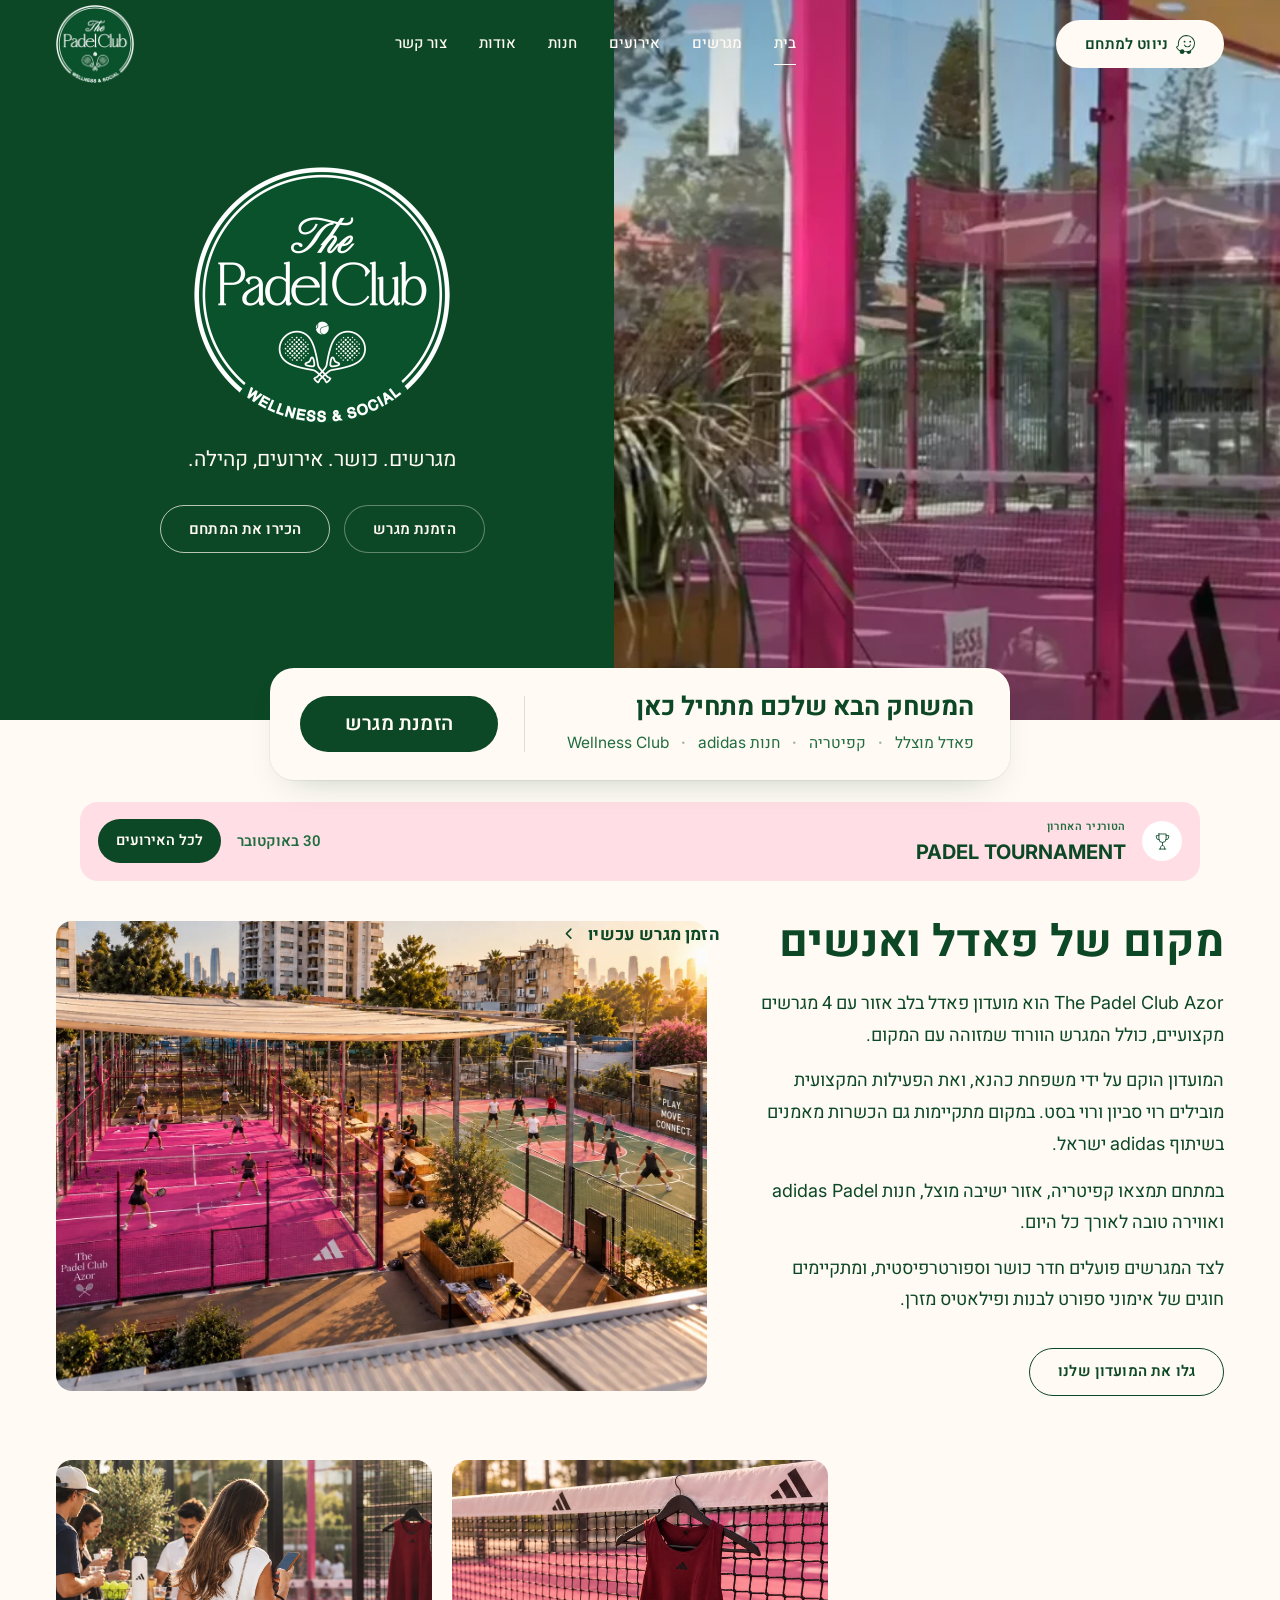
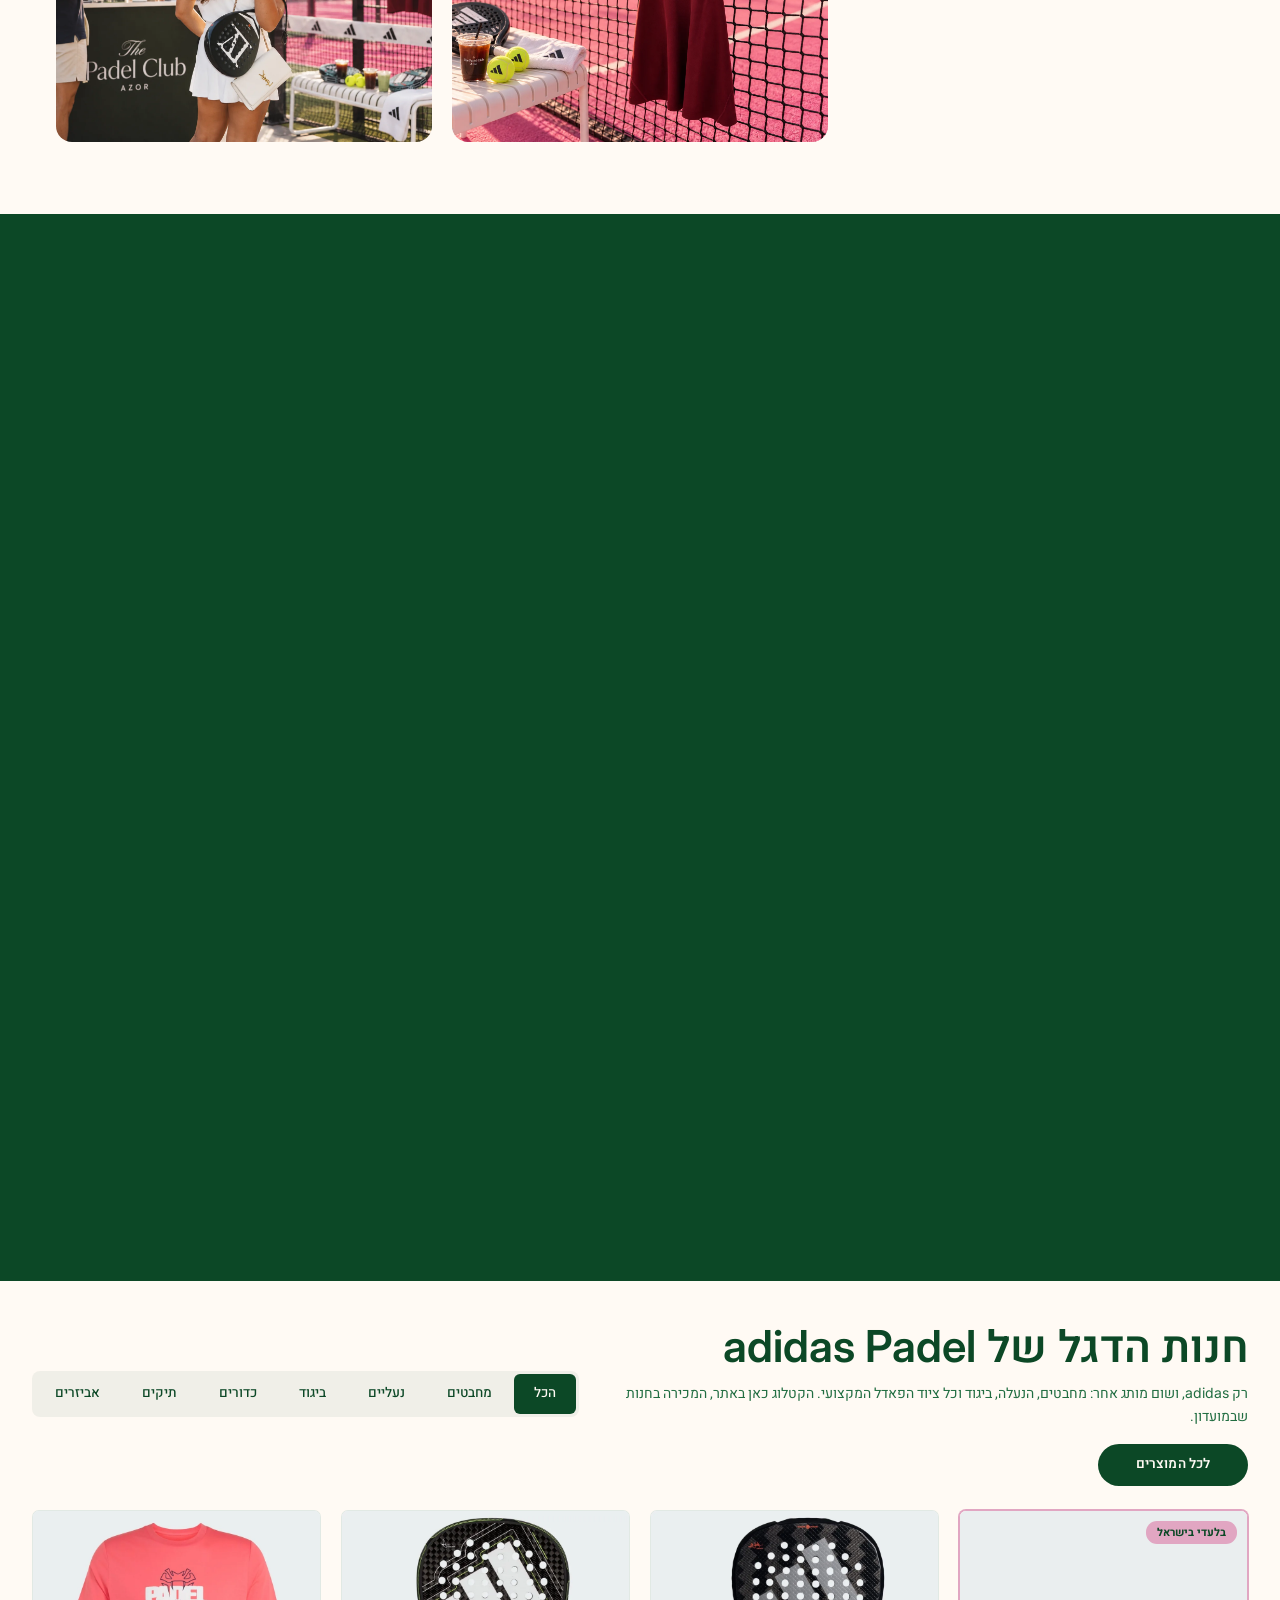
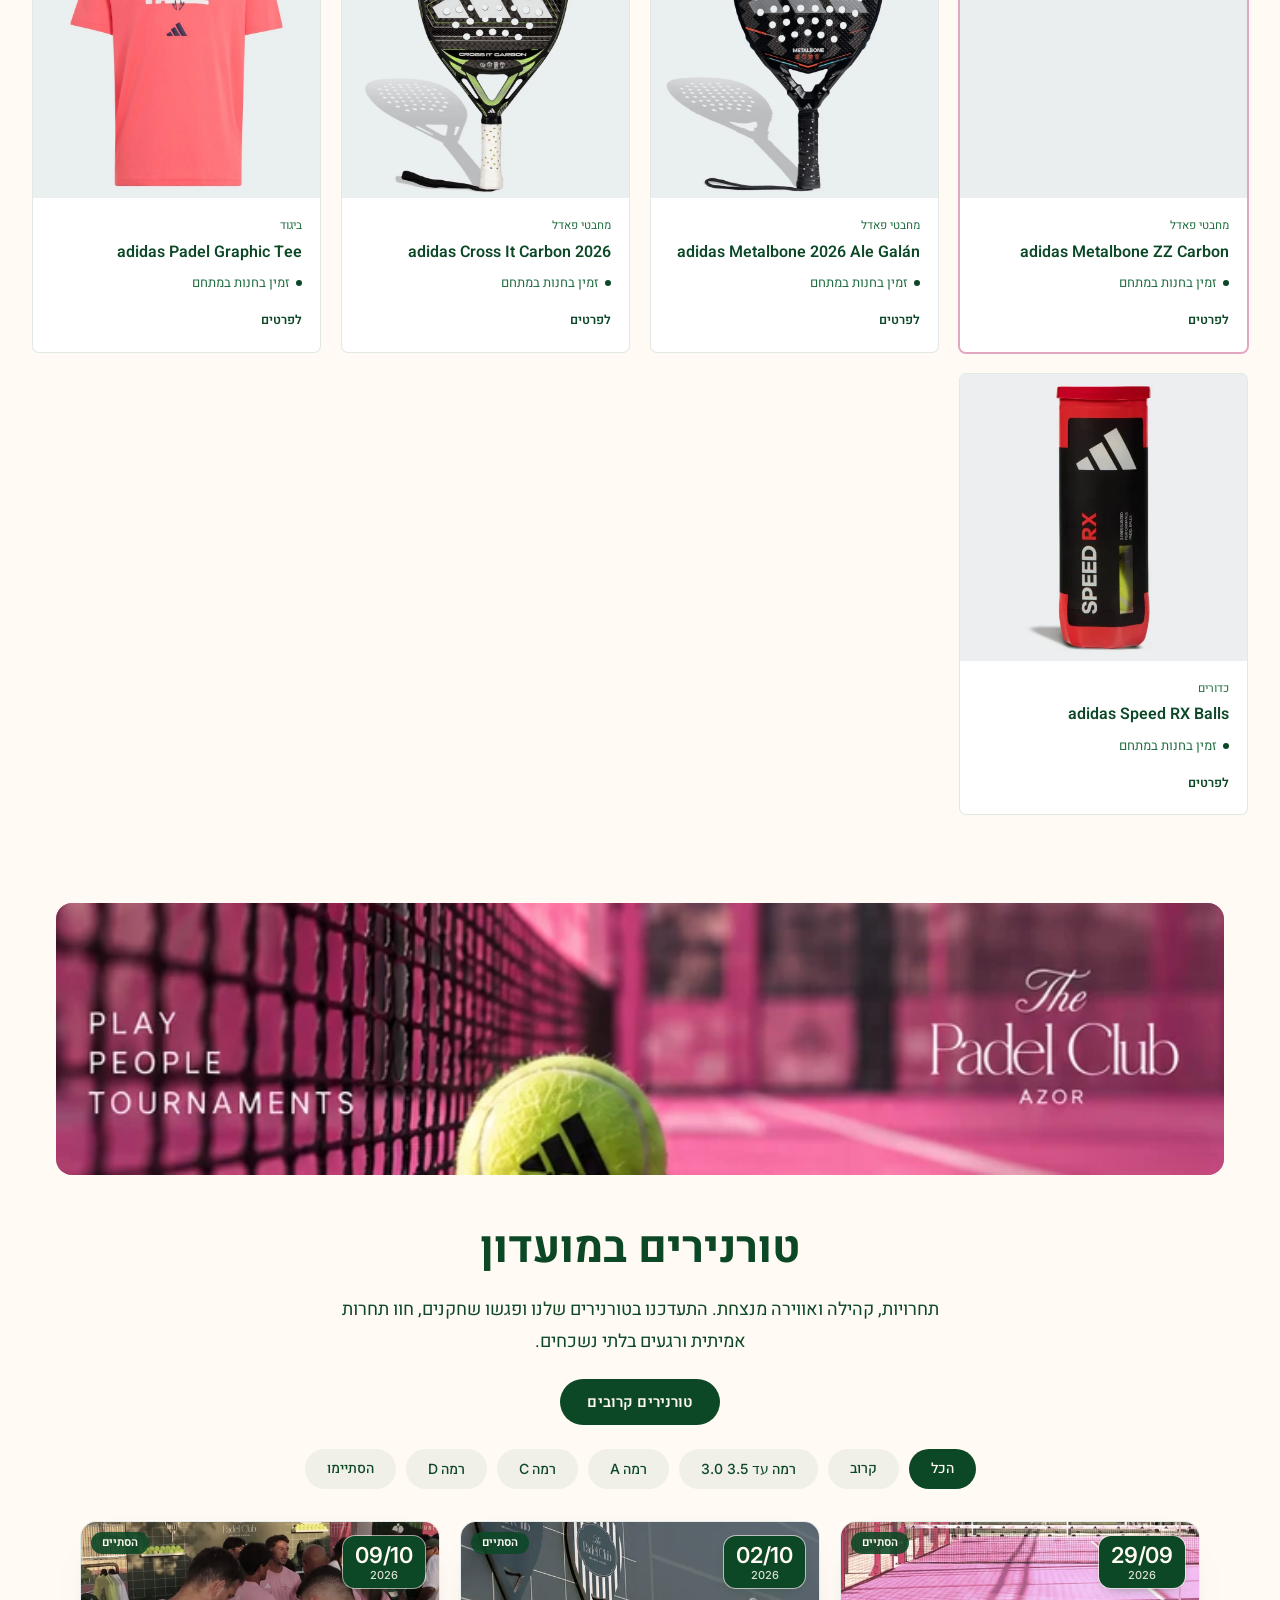
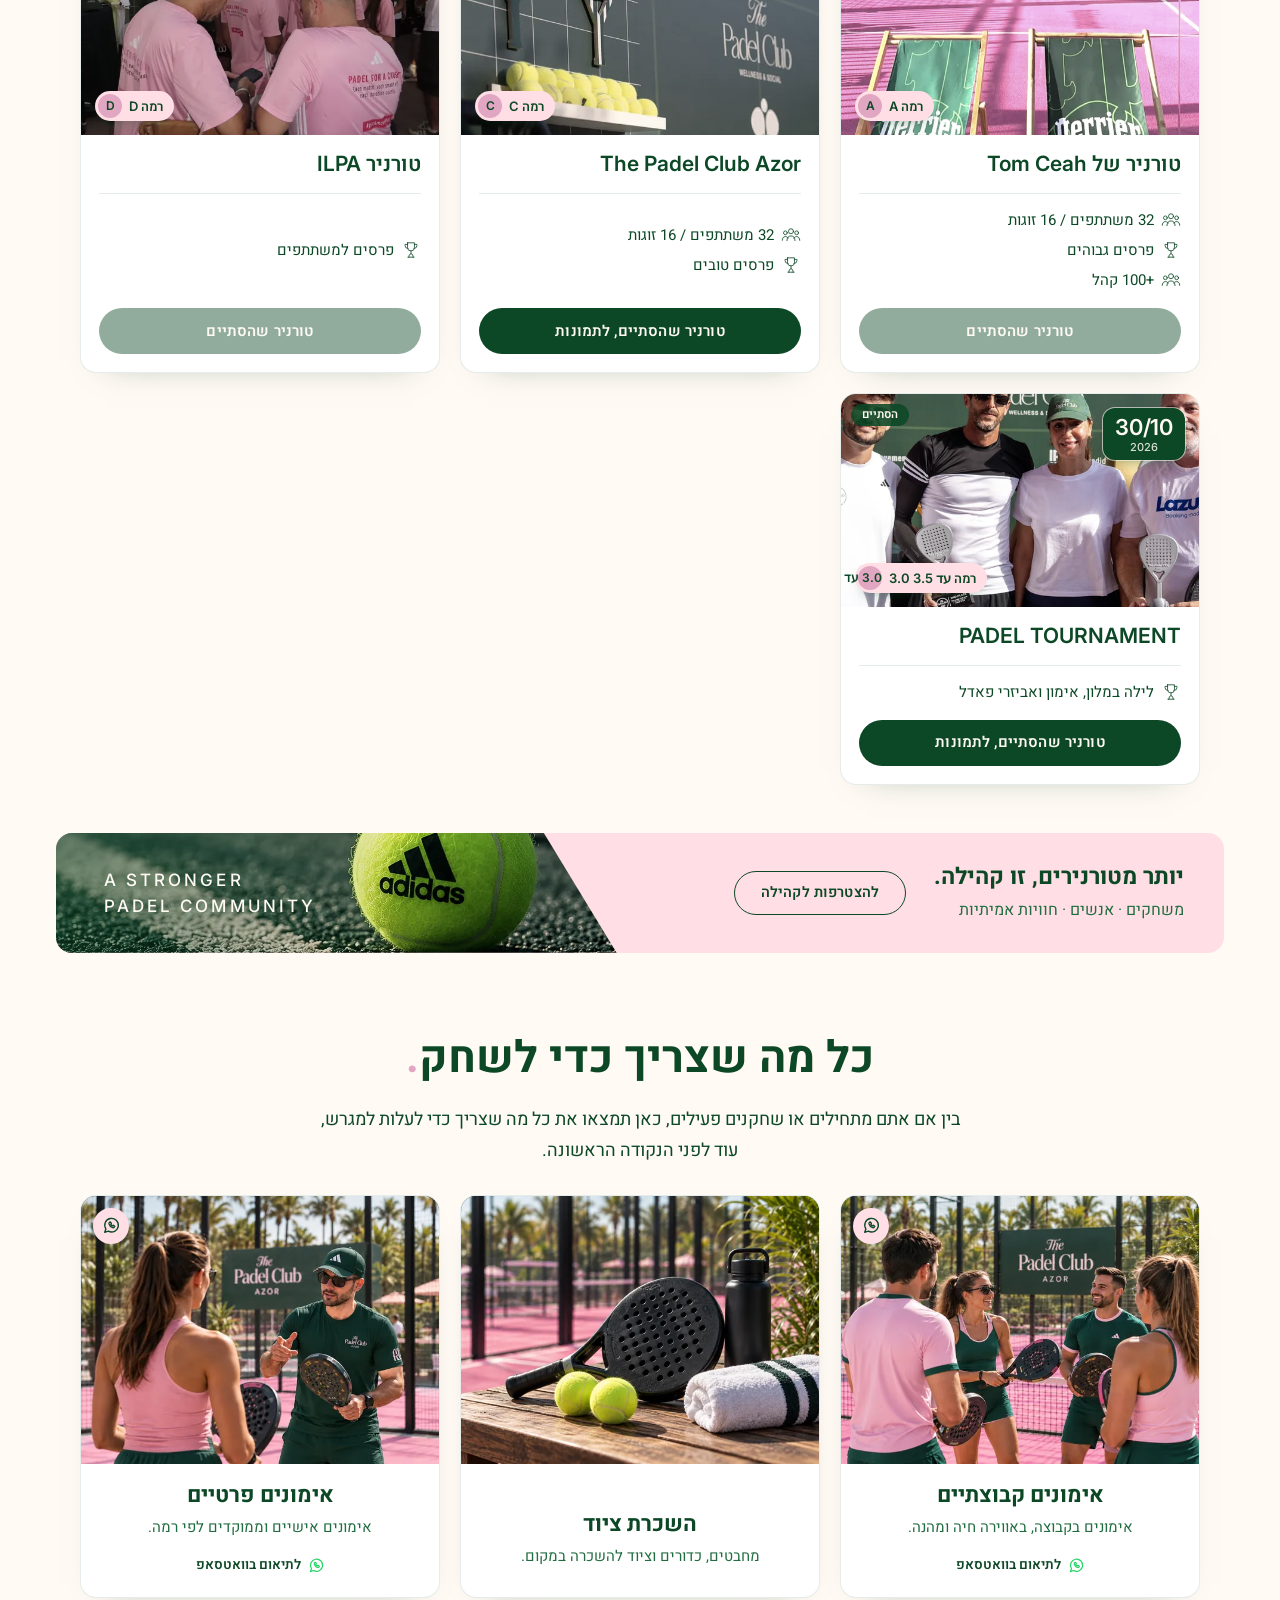
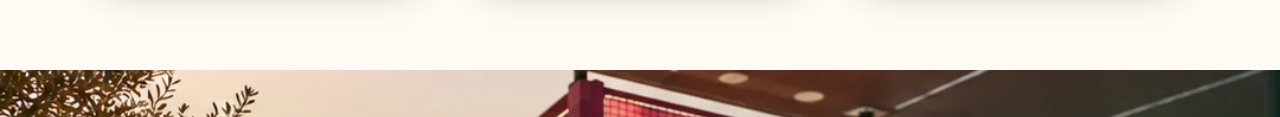
==== commit cebdae18: "Photos from the tournament of 30.10 The club sent eight photos from the day, the prize ceremony and " ====
--- a/index.html
+++ b/index.html
@@ -112,15 +112,15 @@
   <!-- 2b. Events: the next event in the club, under the first section (Snir, 5.10.2026).
           Generated from data/tournaments.json by tools/sync_tournaments.py -->
   <!-- events-banner:start / generated from data/tournaments.json by tools/sync_tournaments.py, do not edit by hand -->
-  <aside class="events-banner" data-date="2026-10-30" aria-label="אירועים במועדון">
-    <a class="events-banner-link" href="tournament/">
+  <aside class="events-banner" data-date="" aria-label="אירועים במועדון">
+    <a class="events-banner-link" href="#tournaments">
       <span class="events-banner-icon" aria-hidden="true"><svg class="events-banner-glyph" aria-hidden="true" focusable="false" viewBox="0 0 64 64" fill="none" stroke="currentColor" stroke-width="2.6" stroke-linecap="round" stroke-linejoin="round"><path d="M21 9h22v15a11 11 0 0 1-22 0V9z"/><path d="M21 14h-8v4a9 9 0 0 0 9 9M43 14h8v4a9 9 0 0 1-9 9"/><path d="M32 35v9M25 55c0-6 3-11 7-11s7 5 7 11M22 55h20"/></svg></span>
       <span class="events-banner-copy">
-        <span class="events-banner-label">האירוע הקרוב</span>
+        <span class="events-banner-label">הטורניר האחרון</span>
         <span class="events-banner-title"><span class="latin" dir="ltr" lang="en">PADEL TOURNAMENT</span></span>
       </span>
       <time class="events-banner-time" datetime="2026-10-30">30 באוקטובר</time>
-      <span class="events-banner-cta">לפרטים והרשמה</span>
+      <span class="events-banner-cta">לכל האירועים</span>
     </a>
   </aside>
   <!-- events-banner:end -->
@@ -269,11 +269,11 @@
           </div>
         </article>
       </li>
-      <li class="tournament-card" data-level="3.0 עד 3.5" data-date="2026-10-30">
+      <li class="tournament-card" data-level="3.0 עד 3.5" data-date="2026-10-30" data-gallery="8">
         <article aria-labelledby="t-padel-tournament-2026-10-30">
           <div class="tournament-media" style="--pos: 50% 40%; --pos-phone: 50% 40%">
             <img src="assets/tournaments/card-2026-10-30.webp" srcset="assets/tournaments/card-2026-10-30-600.webp 600w, assets/tournaments/card-2026-10-30.webp 1000w" sizes="(min-width: 1024px) 30vw, 50vw"
-                 width="1000" height="1000" alt="שחקן פאדל חובט בקפיצה בטורניר במועדון פאדל קלאב אזור" loading="lazy" decoding="async">
+                 width="1000" height="1000" alt="טקס הפרסים של טורניר 30 באוקטובר, זוכים עם גביעים ומחבטים מול קיר המיתוג של המועדון" loading="lazy" decoding="async">
             <p class="tournament-date"><time datetime="2026-10-30" dir="ltr"><b>30/10</b><span>2026</span></time></p>
             <p class="tournament-level"><span>רמה <span class="latin" dir="ltr" lang="en">3.0 עד 3.5</span></span><span class="tournament-level-letter" aria-hidden="true">3.0 עד 3.5</span></p>
           </div>
@@ -286,6 +286,7 @@
             </ul>
             <a class="btn tournament-cta" href="tournament/">לפרטים והרשמה</a>
           </div>
+          <script type="application/json" class="tournament-gallery">[{"src": "assets/tournaments/gallery/2026-10-30/טורניר-פאדל-אזור-01.jpg", "webp": "assets/tournaments/gallery/2026-10-30/טורניר-פאדל-אזור-01.webp", "width": 720, "height": 1280, "alt": "קבוצת משתתפים עם מחבטים מול קיר המיתוג בטורניר 30 באוקטובר במועדון פאדל קלאב אזור"}, {"src": "assets/tournaments/gallery/2026-10-30/טורניר-פאדל-אזור-02.jpg", "webp": "assets/tournaments/gallery/2026-10-30/טורניר-פאדל-אזור-02.webp", "width": 1280, "height": 720, "alt": "טקס הפרסים של הטורניר, זוכים עם גביעים ומחבטים מול קיר המיתוג"}, {"src": "assets/tournaments/gallery/2026-10-30/טורניר-פאדל-אזור-03.jpg", "webp": "assets/tournaments/gallery/2026-10-30/טורניר-פאדל-אזור-03.webp", "width": 720, "height": 1280, "alt": "מנחה הטורניר עם מיקרופון ומחבט הפרס למקום השני"}, {"src": "assets/tournaments/gallery/2026-10-30/טורניר-פאדל-אזור-04.jpg", "webp": "assets/tournaments/gallery/2026-10-30/טורניר-פאדל-אזור-04.webp", "width": 720, "height": 1280, "alt": "מנחה הטורניר מכריז על הזוכים, מחבט הפרס בידו"}, {"src": "assets/tournaments/gallery/2026-10-30/טורניר-פאדל-אזור-05.jpg", "webp": "assets/tournaments/gallery/2026-10-30/טורניר-פאדל-אזור-05.webp", "width": 720, "height": 1280, "alt": "זוכי הטורניר עם מחבטי הפרס בטקס הסיום במועדון באזור"}, {"src": "assets/tournaments/gallery/2026-10-30/טורניר-פאדל-אזור-06.jpg", "webp": "assets/tournaments/gallery/2026-10-30/טורניר-פאדל-אזור-06.webp", "width": 720, "height": 1280, "alt": "הזוכים במקום הראשון עם מחבט הפרס בקופסה, בטקס של טורניר 30 באוקטובר"}, {"src": "assets/tournaments/gallery/2026-10-30/טורניר-פאדל-אזור-07.jpg", "webp": "assets/tournaments/gallery/2026-10-30/טורניר-פאדל-אזור-07.webp", "width": 1280, "height": 720, "alt": "שלושת הזוכים עם הפרסים מול קיר המיתוג של המועדון"}, {"src": "assets/tournaments/gallery/2026-10-30/טורניר-פאדל-אזור-08.jpg", "webp": "assets/tournaments/gallery/2026-10-30/טורניר-פאדל-אזור-08.webp", "width": 1280, "height": 720, "alt": "משתתפי הגמר עם מחבטי הפרס בטקס הסיום של הטורניר במועדון פאדל קלאב אזור"}]</script>
         </article>
       </li>
       <li class="tournaments-empty" hidden></li>
@@ -314,7 +315,7 @@
       "@type": "Person",
       "name": "Tom Ceah"
     },
-    "image": [https://padel-plus.co.il/
+    "image": [
       "assets/tournaments/card-tom-ceah.webp"
     ]
   },
@@ -340,7 +341,7 @@
       "@type": "Organization",
       "name": "The Padel Club Azor"
     },
-    "image": [https://padel-plus.co.il/
+    "image": [
       "assets/tournaments/card-padel-club-azor.webp"
     ]
   },
@@ -366,7 +367,7 @@
       "@type": "Organization",
       "name": "ILPA"
     },
-    "image": [https://padel-plus.co.il/
+    "image": [
       "assets/tournaments/card-ilpa.webp"
     ]
   },
@@ -392,7 +393,7 @@
       "@type": "Organization",
       "name": "The Padel Club Azor"
     },
-    "image": [https://padel-plus.co.il/
+    "image": [
       "assets/tournaments/card-2026-10-30.webp"
     ],
     "url": "tournament/"
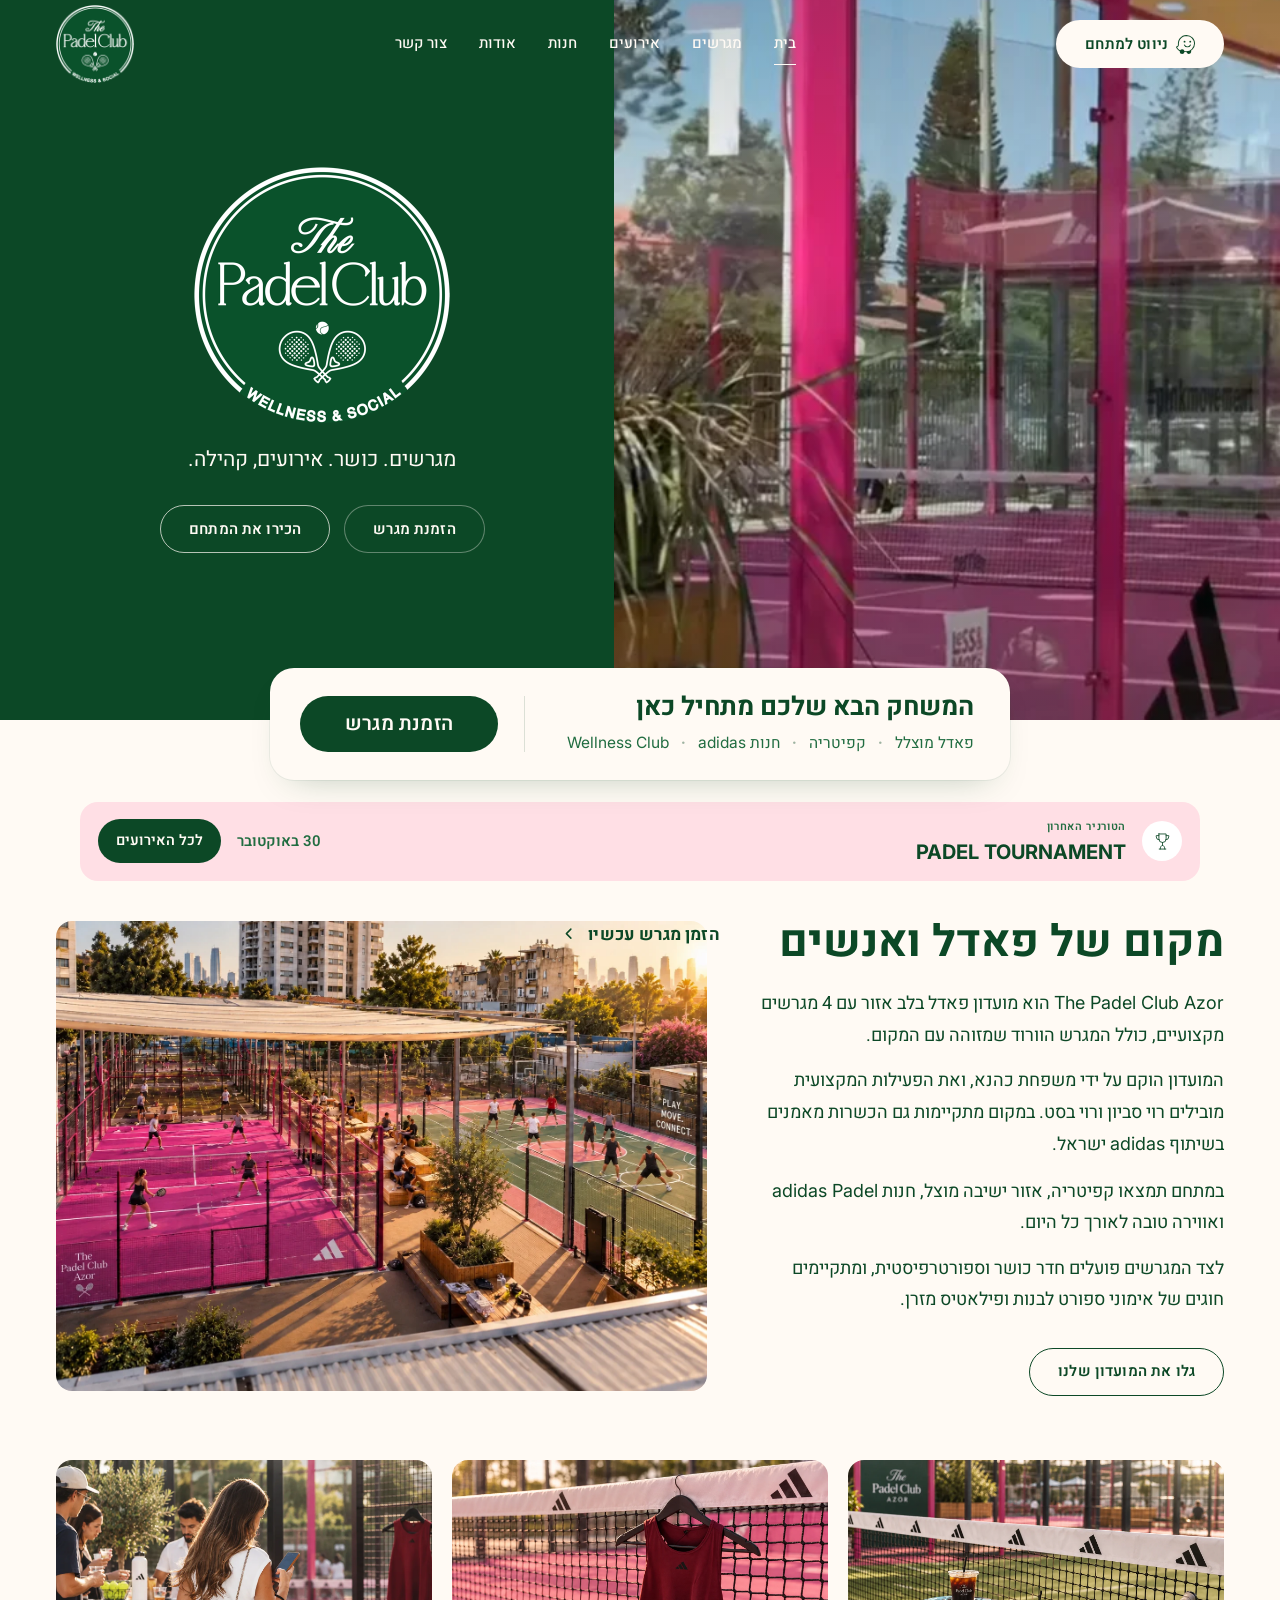
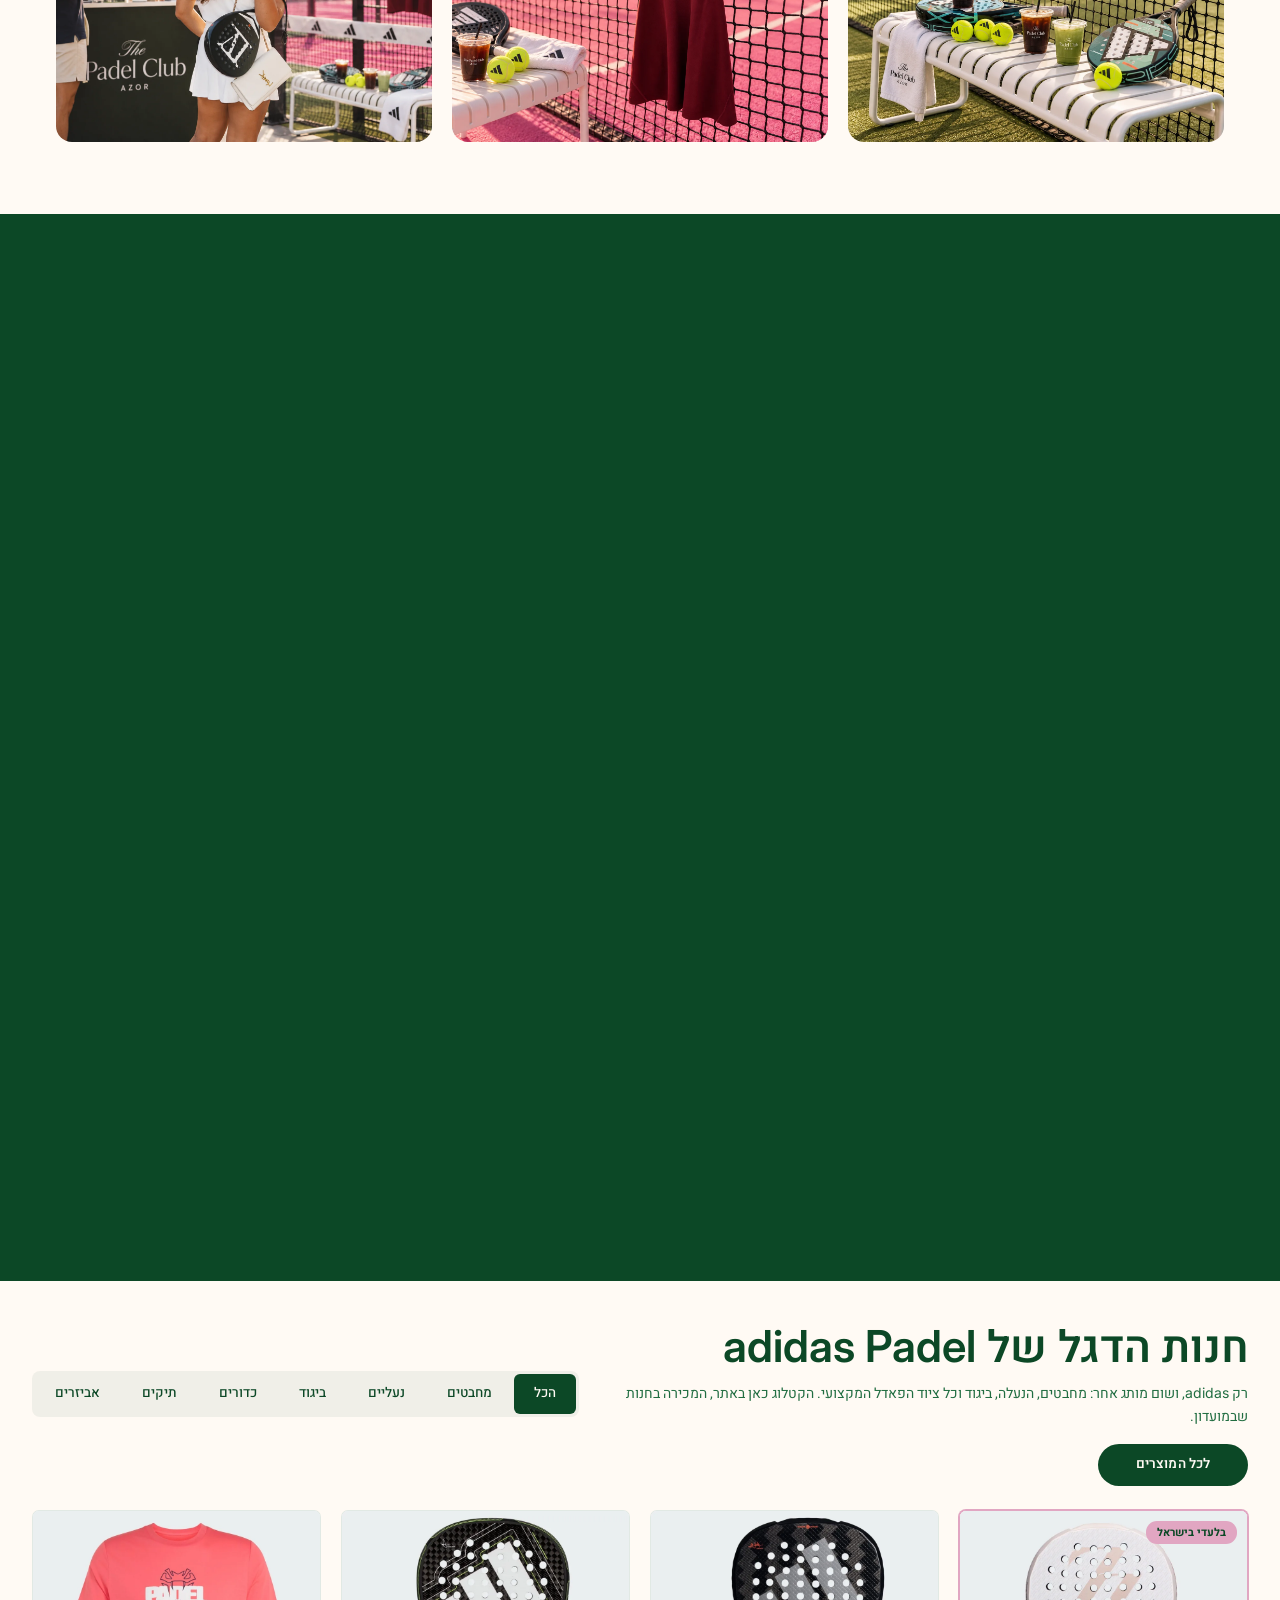
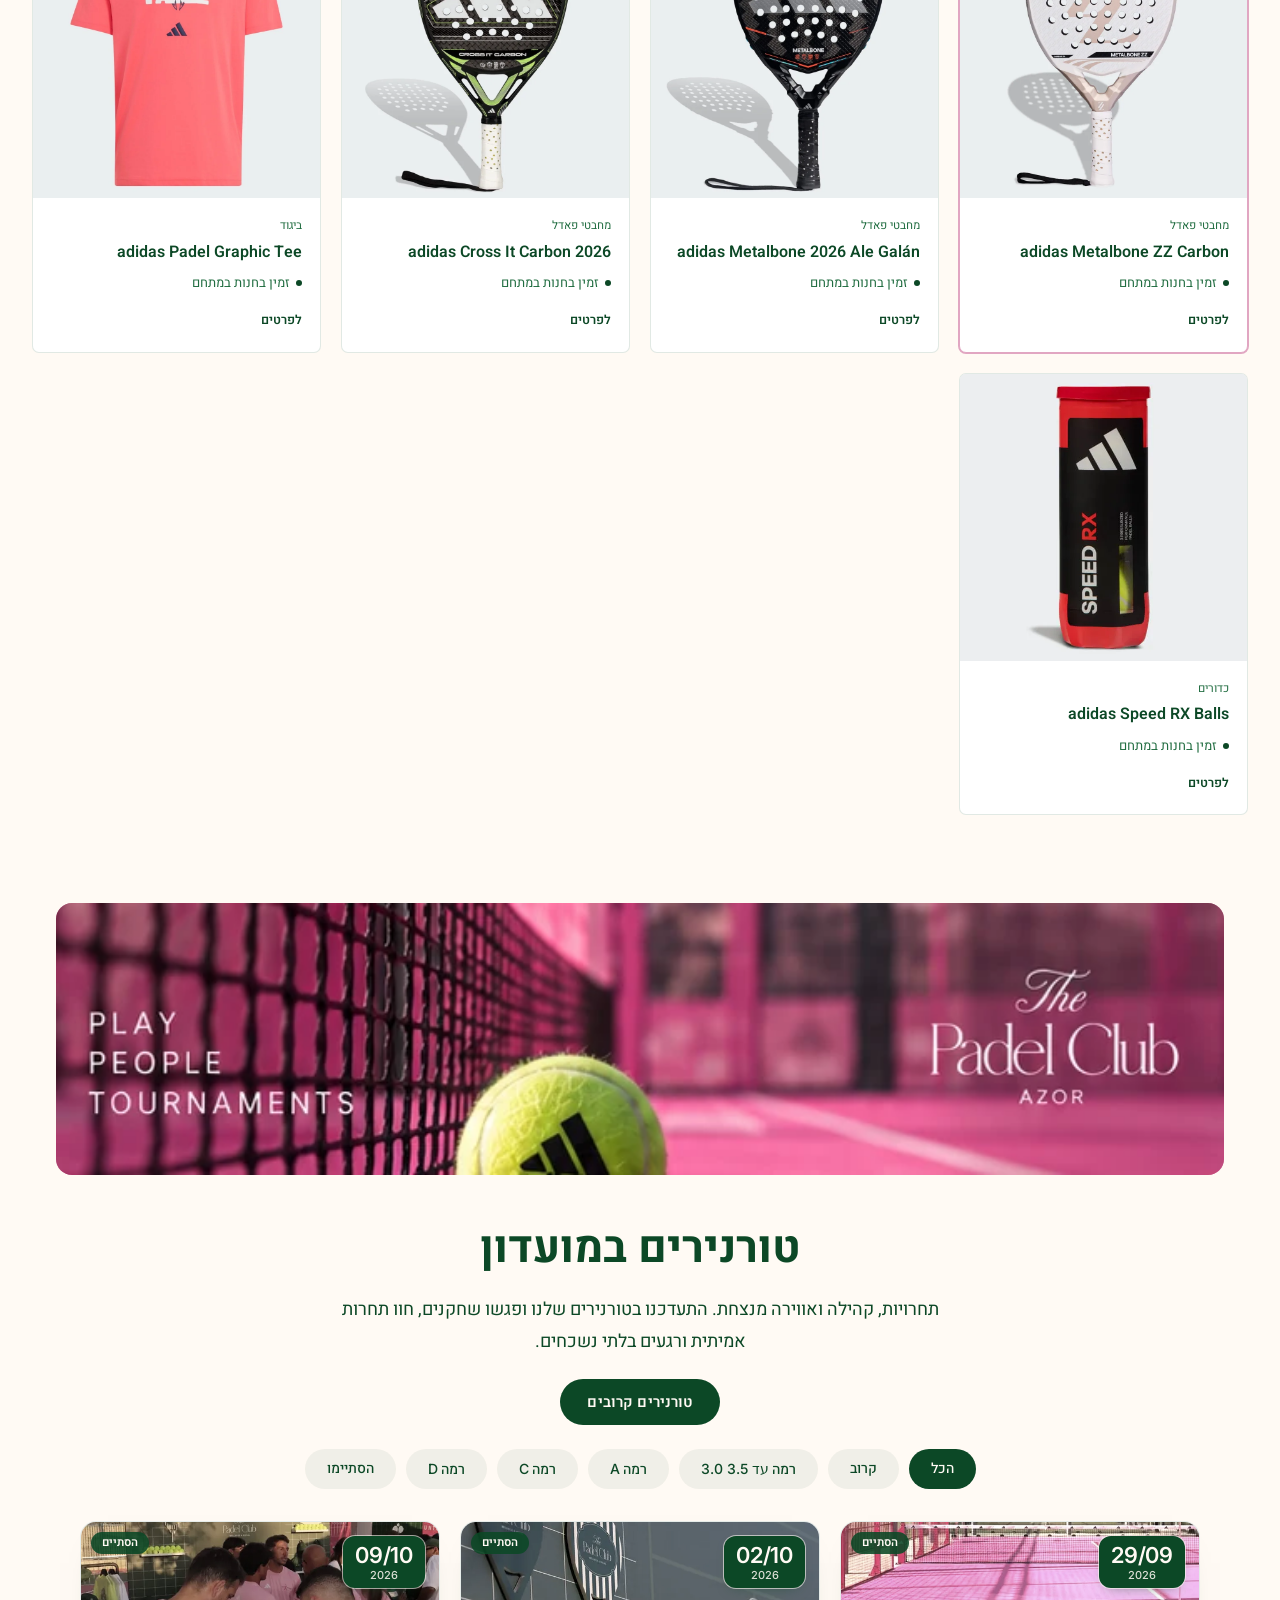
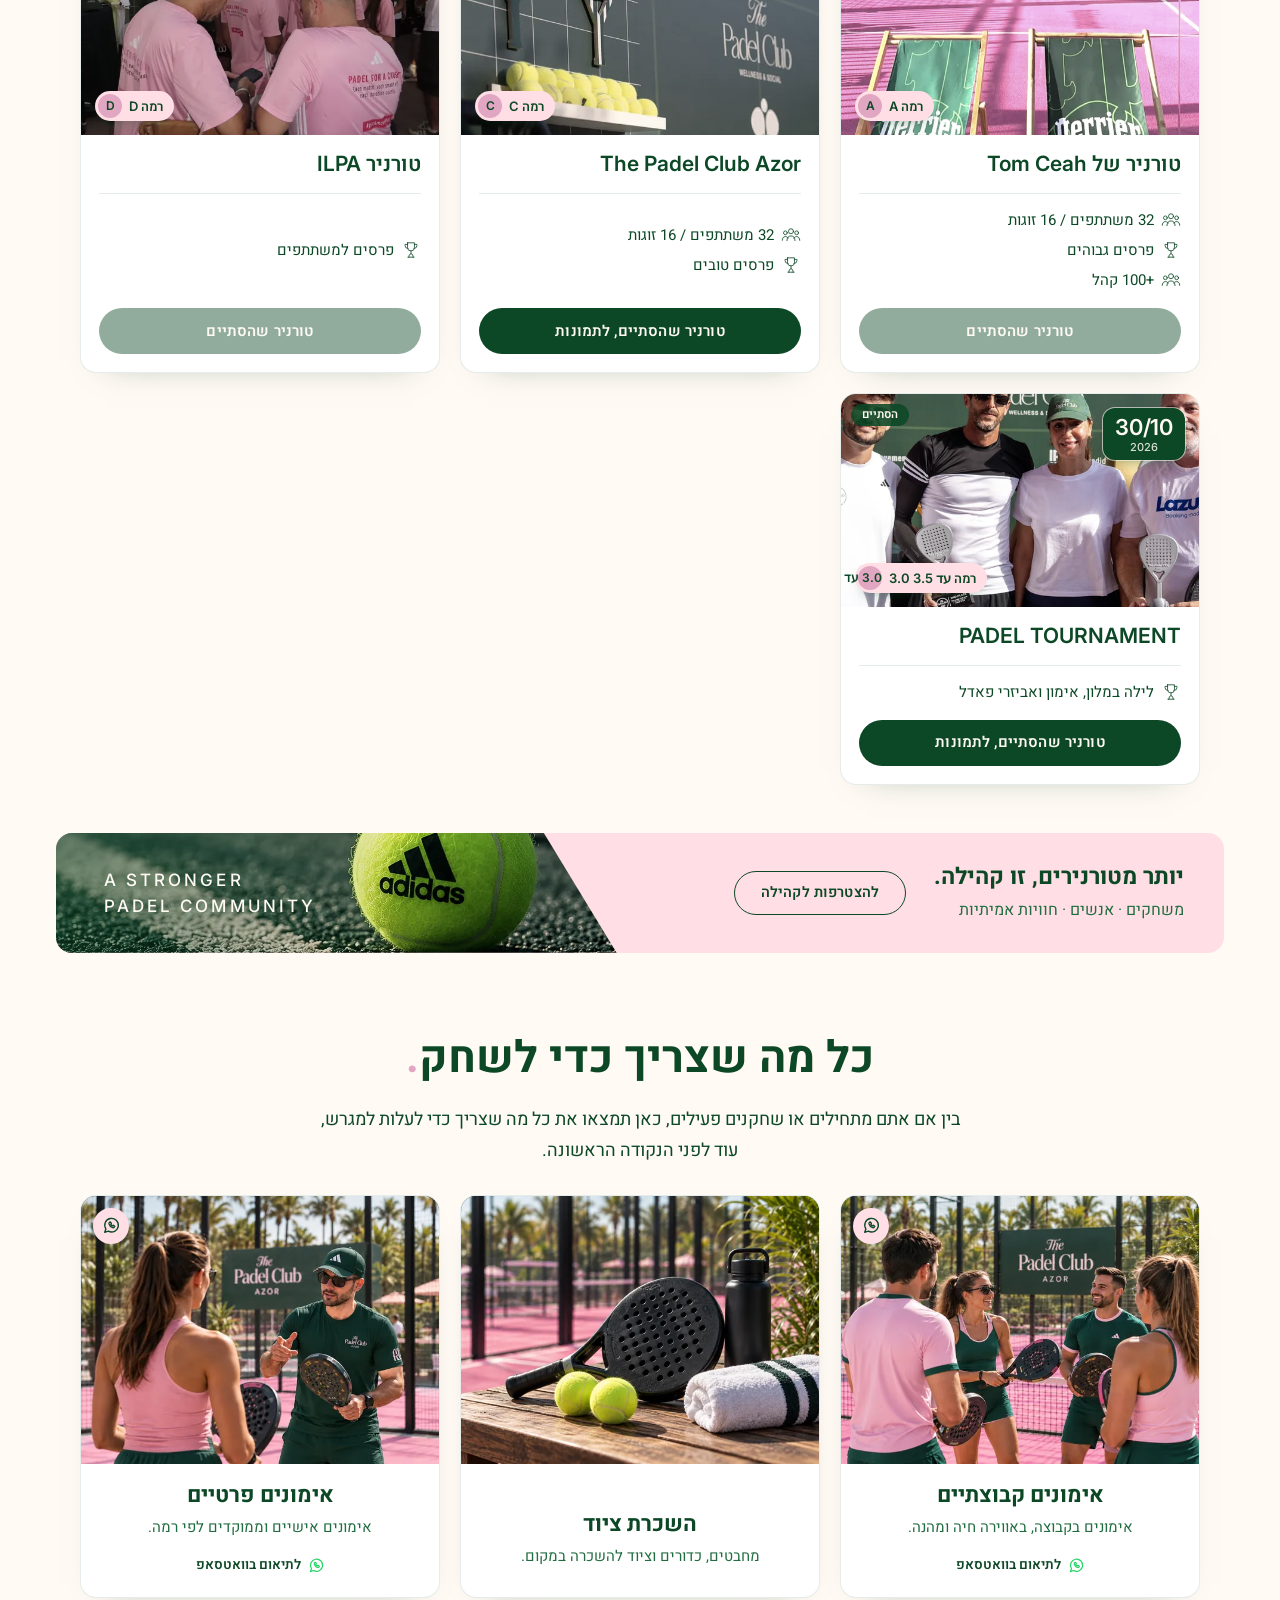
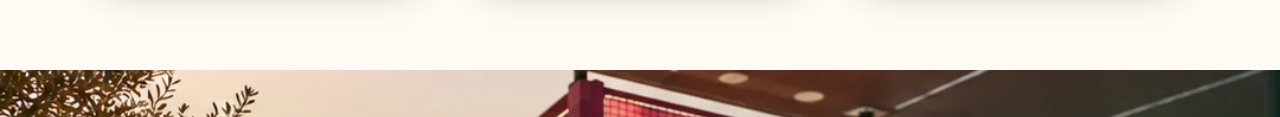
==== commit e0194570: "The tournament page becomes the recap of 30.10 The event has happened, so the page stops asking peop" ====
--- a/index.html
+++ b/index.html
@@ -19,7 +19,7 @@
 <link rel="preconnect" href="https://fonts.gstatic.com" crossorigin>
 <link rel="stylesheet" href="https://fonts.googleapis.com/css2?family=Bodoni+Moda:opsz,wght@6..96,500..700&family=Heebo:wght@400;500;700;800&family=Inter:wght@500;600;800&display=swap">
 <link rel="preload" as="image" href="assets/img/hero.webp?v=7">
-<link rel="stylesheet" href="assets/css/style.css?v=20261021-poster2">
+<link rel="stylesheet" href="assets/css/style.css?v=20261103-recap">
 <script type="application/ld+json" id="schema-business">
 {
   "@context": "https://schema.org",
--- a/assets/css/style.css
+++ b/assets/css/style.css
@@ -937,7 +937,7 @@
 
 .ev-hero { position: relative; overflow: hidden; min-height: 560px; display: flex; align-items: flex-end; background: var(--green); color: var(--cream); }
 .ev-hero-media { position: absolute; inset: 0; }
-.ev-hero-media img { width: 100%; height: 100%; object-fit: cover; object-position: 50% 62%; } /* past the watermark in the photo's corner */
+.ev-hero-media img { width: 100%; height: 100%; object-fit: cover; object-position: 50% 38%; } /* the faces of the prize ceremony stay in frame */
 .ev-hero-media::after {
   content: ""; position: absolute; inset: 0;
   background: linear-gradient(180deg, rgba(6, 30, 16, .62) 0%, rgba(6, 30, 16, .45) 34%, rgba(6, 30, 16, .82) 62%, rgba(6, 30, 16, .95) 100%);
@@ -1060,6 +1060,10 @@
 .page-poster .book-strip { display: none; }
 .page-poster main { background: transparent; } /* the club pages paint main cream; here the court shows through */
 .pv-main { padding-top: var(--header-h); }
+/* the event on this page has already happened, the bar sends readers to the recap */
+.pv-past { display: block; padding: 13px var(--pad-x); background: var(--blush); color: var(--green);
+  font-size: 14.5px; font-weight: 700; text-align: center; text-decoration: none; }
+.pv-past:hover { background: var(--mauve); }
 .pv-wrap { max-width: 1100px; margin-inline: auto; padding-inline: var(--pad-x); }
 
 .pv-hero { position: relative; padding: 26px 0 36px; text-align: center; overflow: hidden; }
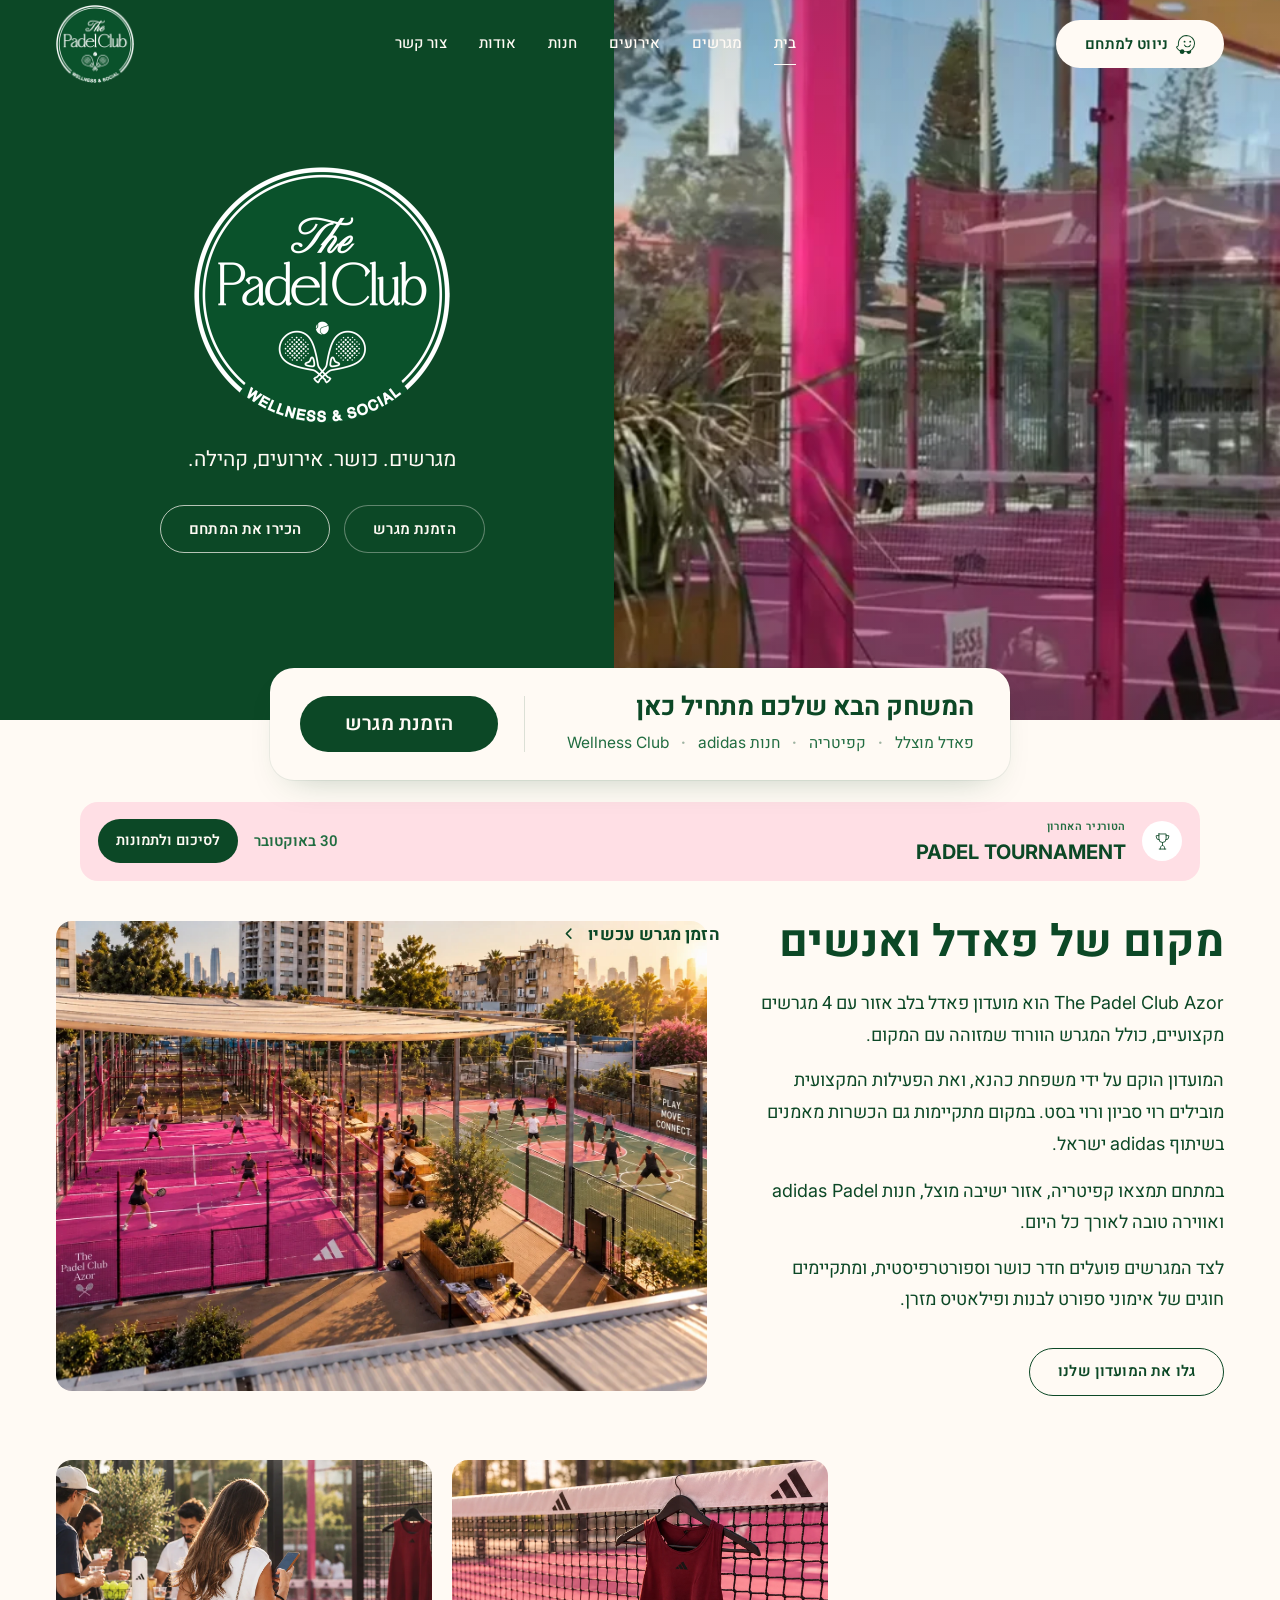
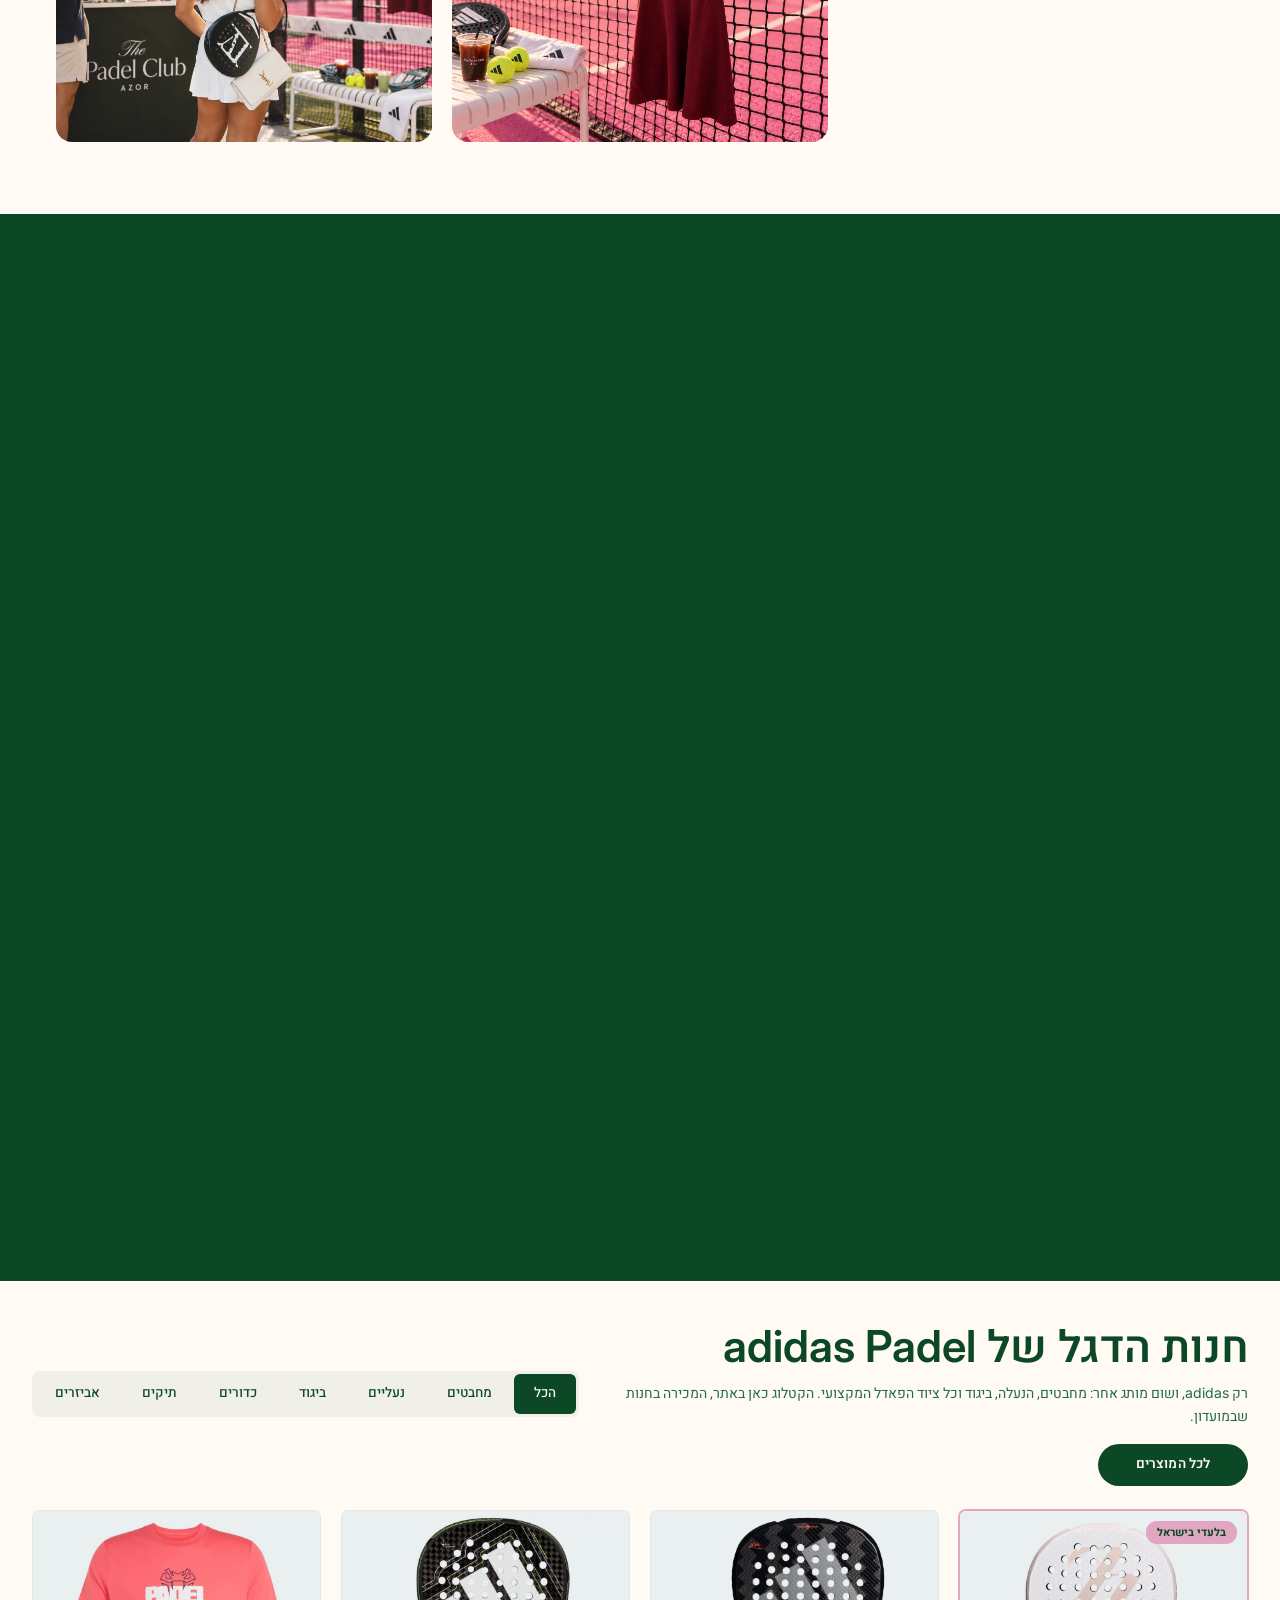
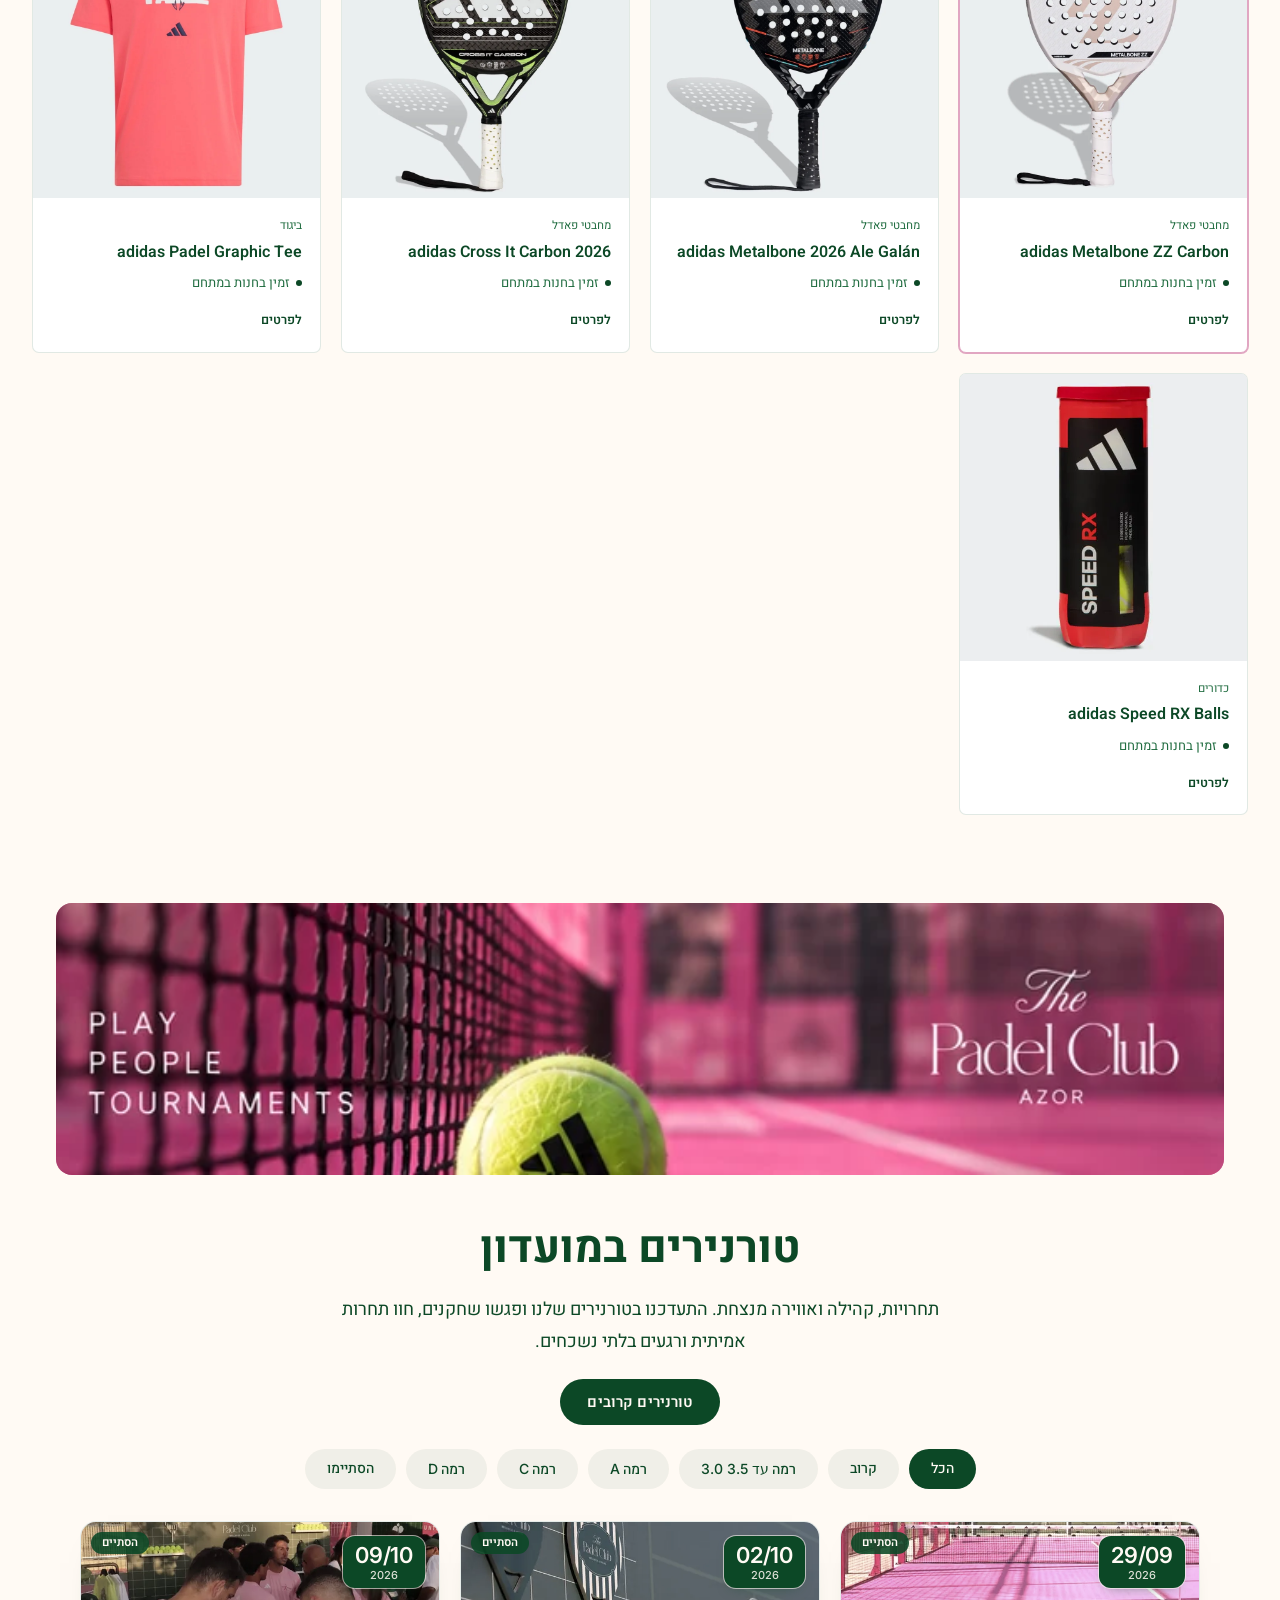
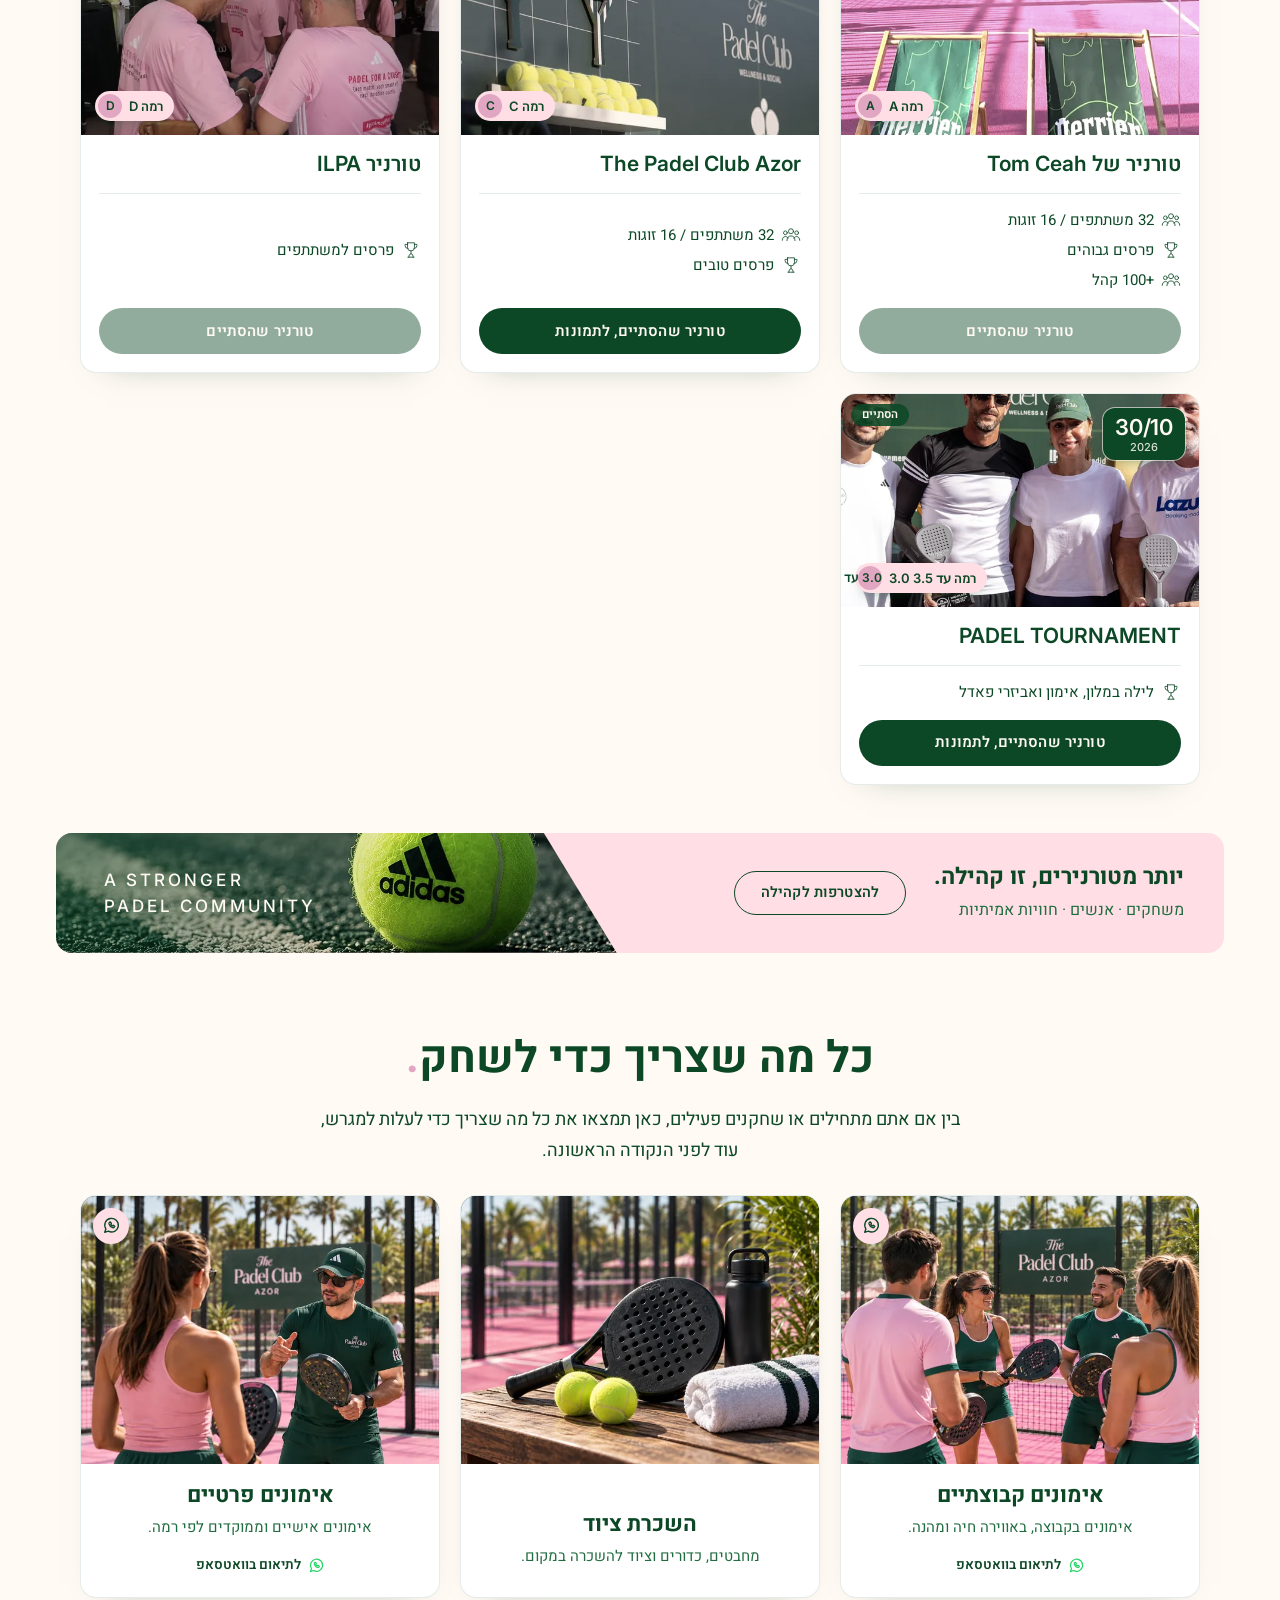
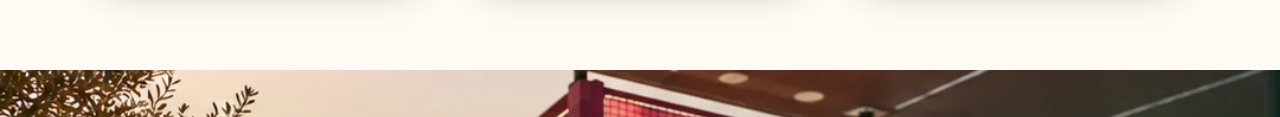
==== commit 0390bc6c: "GA4 goes live, and the banner stops selling a finished event - site.config.js carries G-PZTPXF8FW8, " ====
--- a/index.html
+++ b/index.html
@@ -113,14 +113,14 @@
           Generated from data/tournaments.json by tools/sync_tournaments.py -->
   <!-- events-banner:start / generated from data/tournaments.json by tools/sync_tournaments.py, do not edit by hand -->
   <aside class="events-banner" data-date="" aria-label="אירועים במועדון">
-    <a class="events-banner-link" href="#tournaments">
+    <a class="events-banner-link" href="tournament/">
       <span class="events-banner-icon" aria-hidden="true"><svg class="events-banner-glyph" aria-hidden="true" focusable="false" viewBox="0 0 64 64" fill="none" stroke="currentColor" stroke-width="2.6" stroke-linecap="round" stroke-linejoin="round"><path d="M21 9h22v15a11 11 0 0 1-22 0V9z"/><path d="M21 14h-8v4a9 9 0 0 0 9 9M43 14h8v4a9 9 0 0 1-9 9"/><path d="M32 35v9M25 55c0-6 3-11 7-11s7 5 7 11M22 55h20"/></svg></span>
       <span class="events-banner-copy">
         <span class="events-banner-label">הטורניר האחרון</span>
         <span class="events-banner-title"><span class="latin" dir="ltr" lang="en">PADEL TOURNAMENT</span></span>
       </span>
       <time class="events-banner-time" datetime="2026-10-30">30 באוקטובר</time>
-      <span class="events-banner-cta">לכל האירועים</span>
+      <span class="events-banner-cta">לסיכום ולתמונות</span>
     </a>
   </aside>
   <!-- events-banner:end -->
@@ -540,13 +540,13 @@
 <!-- products:end -->
 <script>window.PADEL_BASE = "";</script>
 <script src="site.config.js"></script>
-<script src="assets/js/track.js?v=20261102-track"></script>
+<script src="assets/js/track.js?v=20261103-ga4"></script>
 <script src="assets/js/products/repository.js?v=20261018-zz" defer></script>
 <script src="assets/js/products/card.js?v=20261018-zz" defer></script>
 <script src="assets/js/products/modal.js?v=20261102-track" defer></script>
 <script src="assets/js/main.js?v=20261021-event" defer></script>
 <script src="assets/js/shop.js?v=20261018-zz" defer></script>
 <script src="assets/js/gallery.js?v=20261102-track" defer></script>
-<script src="assets/js/tournaments.js?v=20261014-gallery" defer></script>
+<script src="assets/js/tournaments.js?v=20261103-ga4" defer></script>
 </body>
 </html>
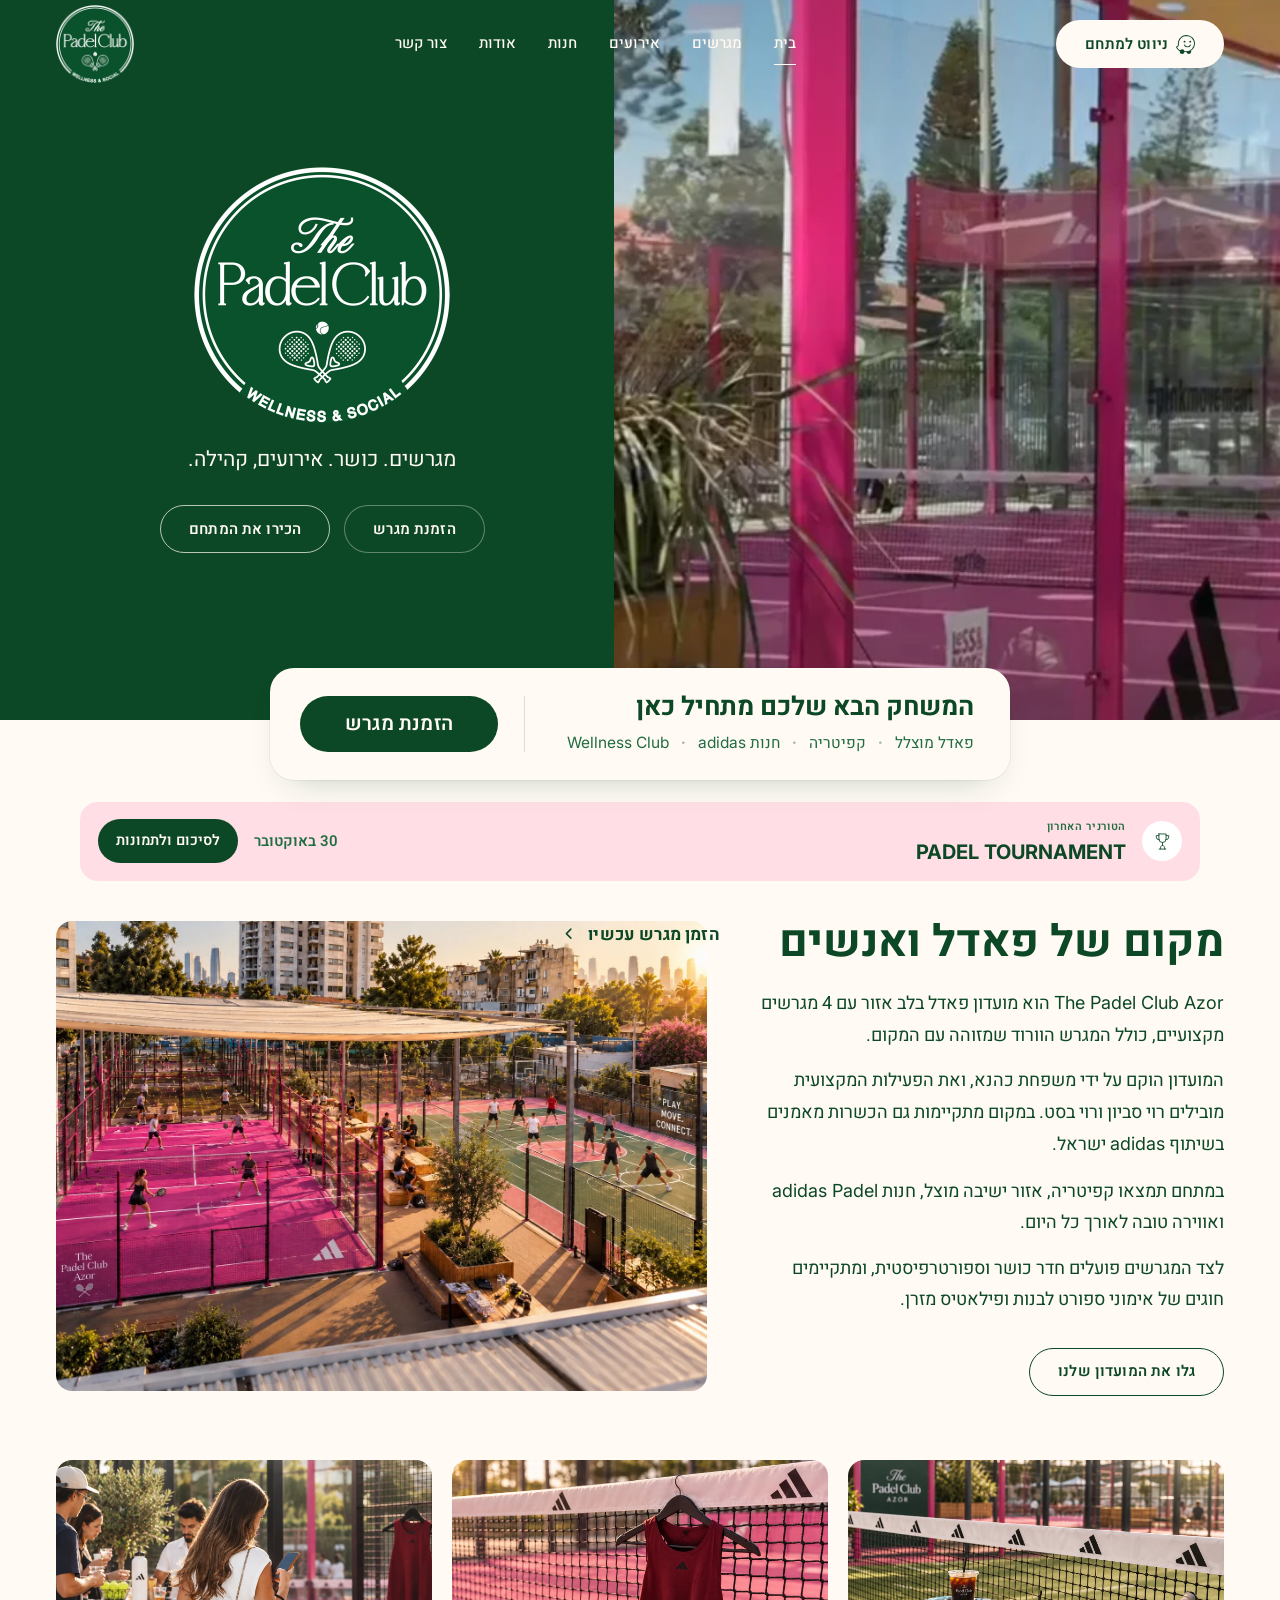
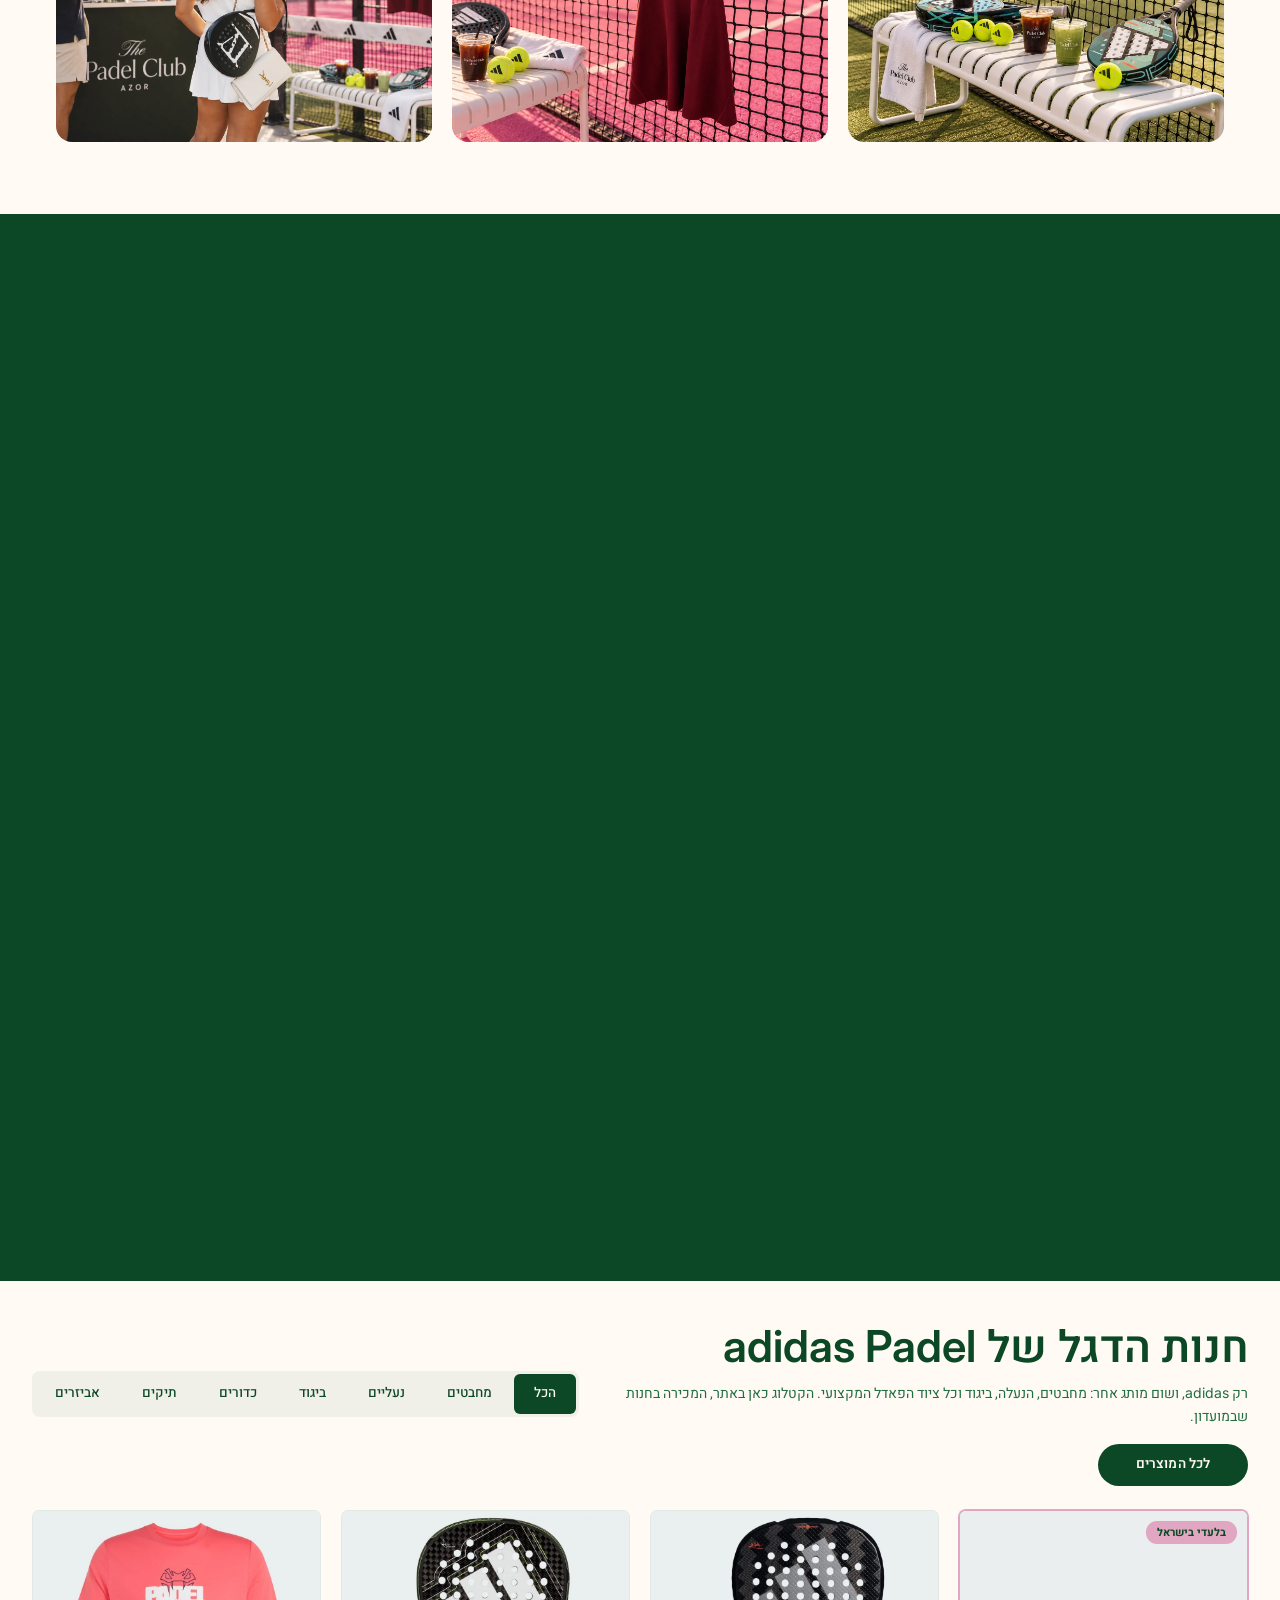
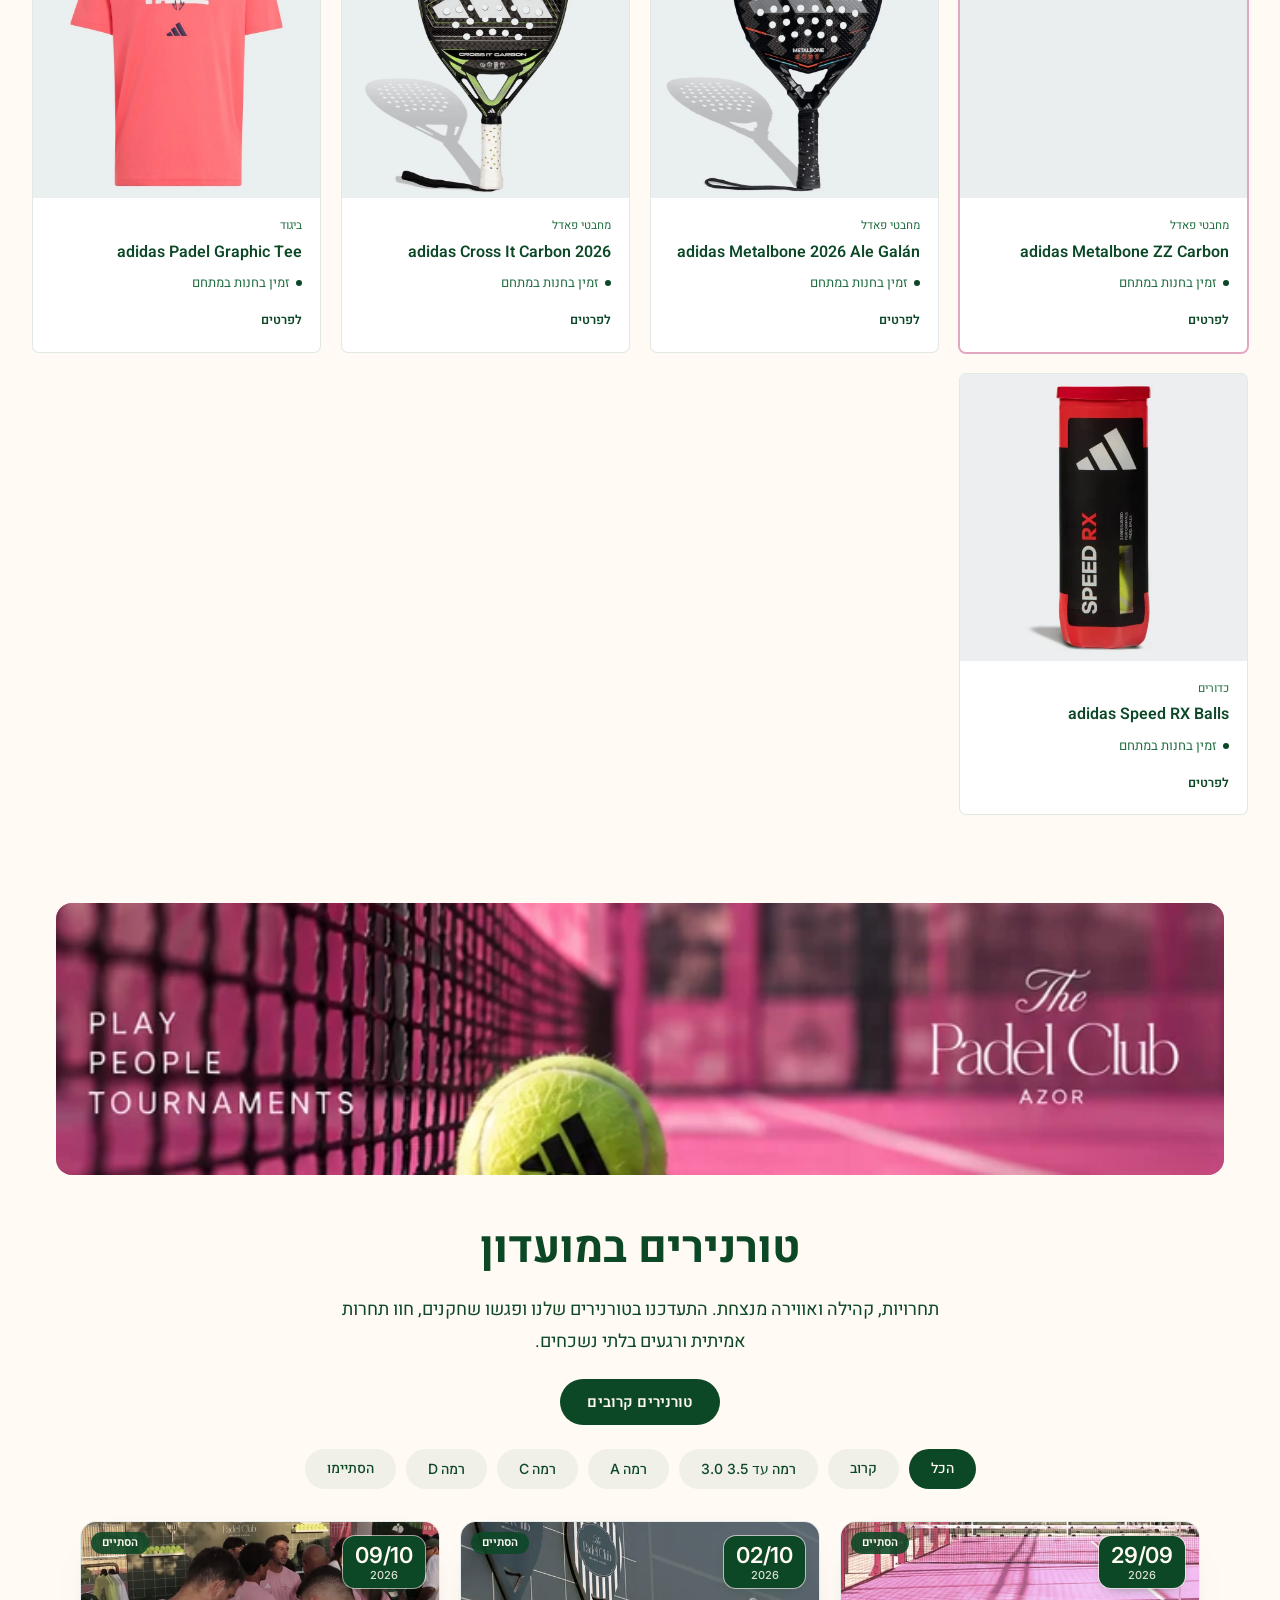
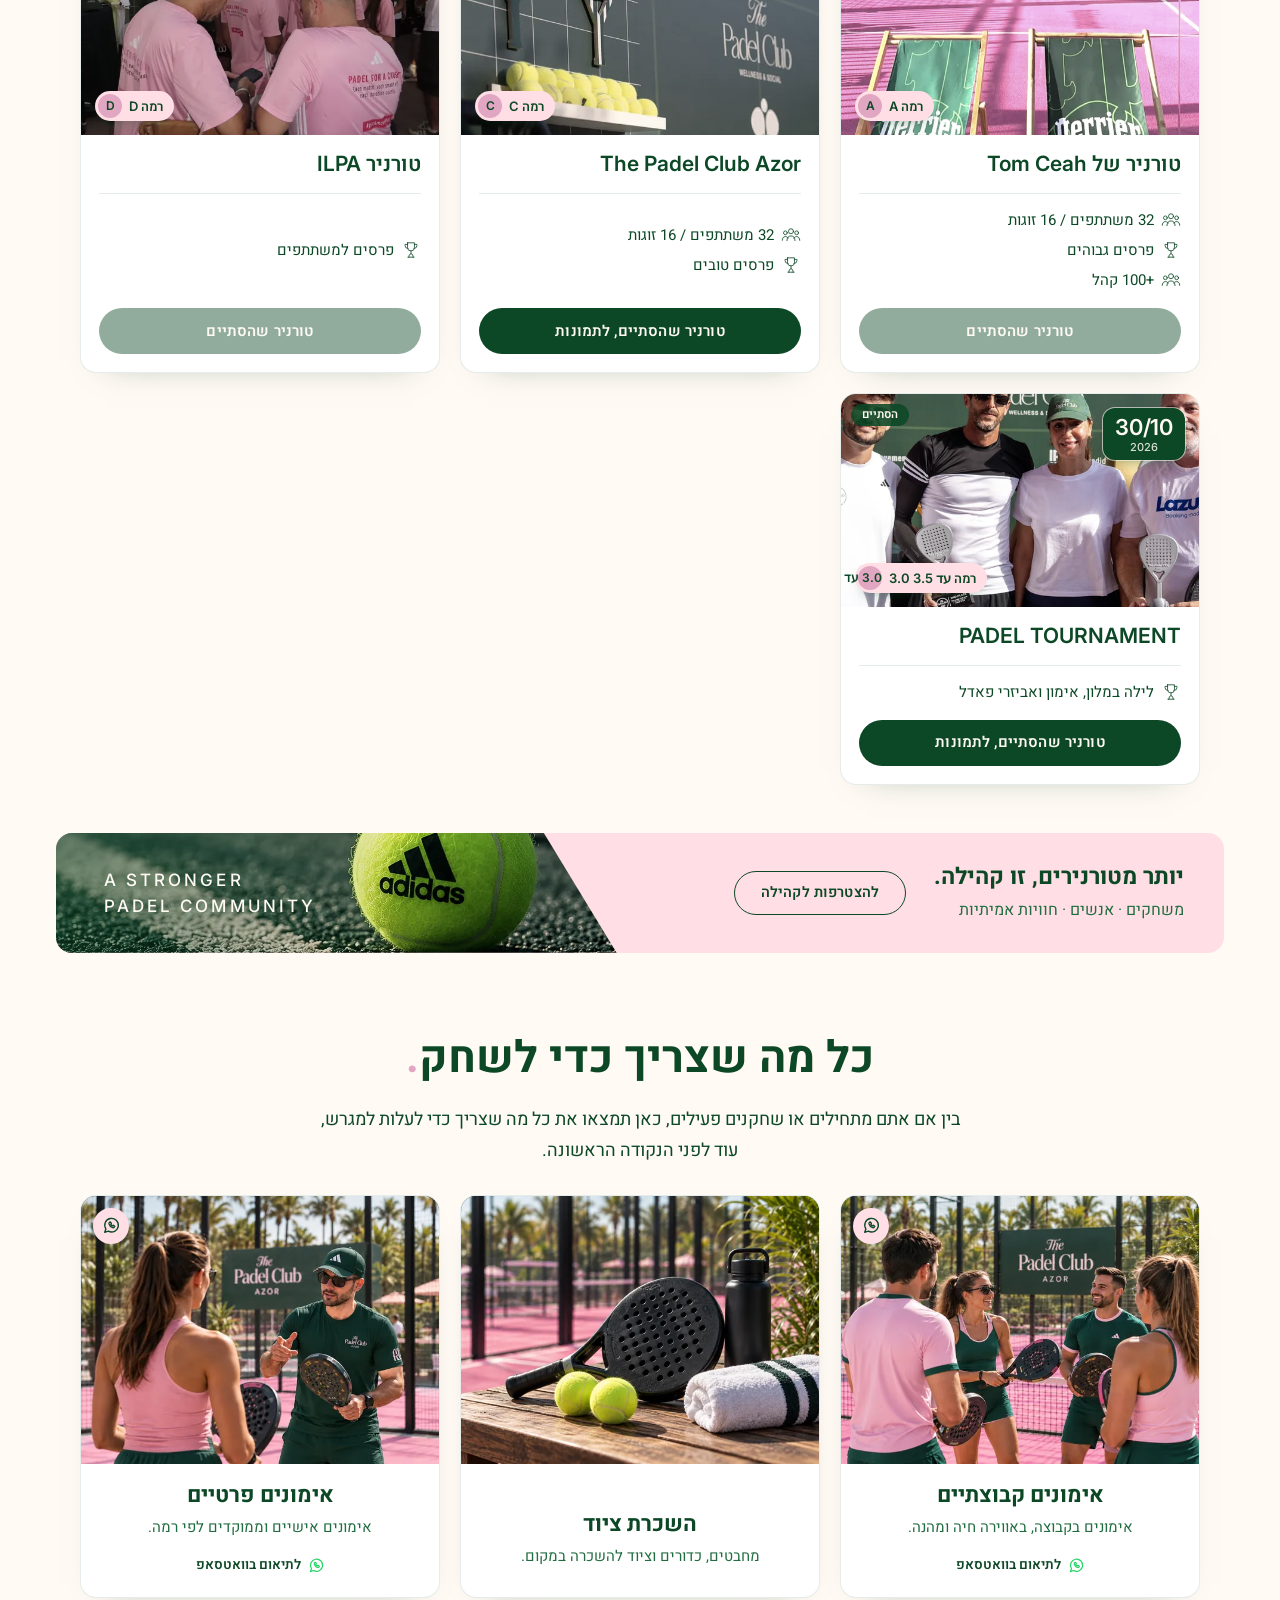
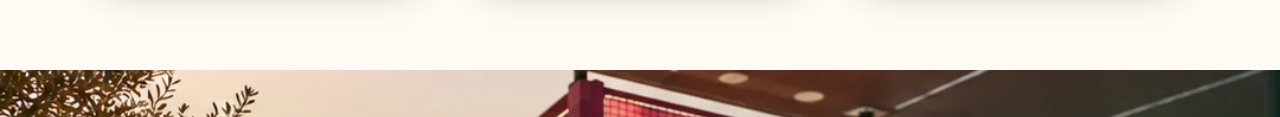
==== commit 000badcc: "A modular quote builder for venue hire Snir, 8.11.2026: the club gets many requests to rent the venu" ====
--- a/index.html
+++ b/index.html
@@ -19,7 +19,7 @@
 <link rel="preconnect" href="https://fonts.gstatic.com" crossorigin>
 <link rel="stylesheet" href="https://fonts.googleapis.com/css2?family=Bodoni+Moda:opsz,wght@6..96,500..700&family=Heebo:wght@400;500;700;800&family=Inter:wght@500;600;800&display=swap">
 <link rel="preload" as="image" href="assets/img/hero.webp?v=7">
-<link rel="stylesheet" href="assets/css/style.css?v=20261103-recap">
+<link rel="stylesheet" href="assets/css/style.css?v=20261108-quote">
 <script type="application/ld+json" id="schema-business">
 {
   "@context": "https://schema.org",
--- a/assets/css/style.css
+++ b/assets/css/style.css
@@ -1134,6 +1134,98 @@
   .pv-two { display: grid; grid-template-columns: repeat(2, minmax(0, 1fr)); gap: 48px; align-items: start; }
 }
 
+/* ---------- quote builder (Snir, 8.11.2026), a private screen ----------
+   Two halves: the builder, which only the club sees, and the quote itself, which is the only thing that prints. */
+.page-quote { background: var(--cream); color: var(--ink); }
+.qb { max-width: 1100px; margin-inline: auto; padding: 24px var(--pad-x) 8px; }
+.qb-top { display: flex; flex-wrap: wrap; align-items: center; gap: 14px; margin-bottom: 20px; }
+.qb-logo { flex: 0 0 auto; border-radius: 50%; }
+.qb-top h1 { margin: 0; font-size: 22px; font-weight: 800; color: var(--green); }
+.qb-top p { margin: 4px 0 0; font-size: 13.5px; color: var(--green-2); max-width: 60ch; }
+.qb-actions { display: flex; flex-wrap: wrap; gap: 8px; margin-inline-start: auto; }
+.qb-actions .btn { min-height: 40px; padding: 0 16px; font-size: 13.5px; }
+.qb-actions .qb-clear { color: #8A2B3B; }
+
+.qb-card { background: var(--white); border: 1px solid var(--hairline); border-radius: 16px; padding: 18px; margin-bottom: 14px; }
+.qb-card h2 { margin: 0 0 12px; font-size: 17px; font-weight: 700; color: var(--green); }
+.qb-hint, .qb-note { margin: 0 0 12px; font-size: 13px; color: var(--green-2); }
+.qb-note { margin: 18px 0 10px; text-align: center; }
+.qb-grid { display: grid; grid-template-columns: repeat(auto-fit, minmax(190px, 1fr)); gap: 12px; }
+.qb-field { display: flex; flex-direction: column; gap: 5px; font-size: 12.5px; font-weight: 600; color: var(--green-2); }
+.qb-field input, .qb-field textarea, .qb-line-title, .qb-line-desc {
+  font: 400 15px/1.5 var(--font-he); color: var(--ink); background: var(--cream);
+  border: 1px solid var(--hairline); border-radius: 10px; padding: 9px 11px; width: 100%;
+}
+.qb-field input:focus, .qb-field textarea:focus, .qb-line-title:focus, .qb-line-desc:focus {
+  outline: 2px solid var(--mauve); outline-offset: 1px; background: var(--white);
+}
+.qb-wide { margin-top: 12px; }
+.qb-check { flex-direction: row; align-items: center; gap: 8px; align-self: end; padding-bottom: 9px; }
+.qb-check input { width: 18px; height: 18px; }
+
+.qb-group { margin-bottom: 14px; }
+.qb-group h3 { margin: 0 0 7px; font-size: 12.5px; font-weight: 700; letter-spacing: .06em; color: var(--green-2); }
+.qb-chips { display: flex; flex-wrap: wrap; gap: 7px; }
+.qb-chip { background: var(--tint); color: var(--green); border: 1px solid transparent; border-radius: 999px;
+  padding: 8px 14px; font: 600 13.5px var(--font-he); cursor: pointer; }
+.qb-chip:hover { background: var(--blush); border-color: var(--mauve); }
+
+.qb-empty { margin: 0; padding: 18px; text-align: center; font-size: 14px; color: var(--green-2);
+  border: 1px dashed var(--hairline); border-radius: 12px; }
+.qb-line { border: 1px solid var(--hairline); border-radius: 12px; padding: 12px; margin-bottom: 10px; }
+.qb-line-head { display: flex; align-items: center; gap: 8px; }
+.qb-line-title { font-weight: 700; }
+.qb-line-tools { display: flex; gap: 4px; }
+.qb-icon { width: 32px; height: 32px; border: 1px solid var(--hairline); border-radius: 8px; background: var(--cream);
+  color: var(--green); font-size: 14px; line-height: 1; cursor: pointer; }
+.qb-icon:hover { background: var(--tint); }
+.qb-del { color: #8A2B3B; }
+.qb-line-desc { margin-top: 8px; resize: vertical; }
+.qb-line-nums { display: flex; flex-wrap: wrap; align-items: end; gap: 10px; margin-top: 8px; }
+.qb-w-qty { width: 90px; } .qb-w-unit { width: 130px; } .qb-w-price { width: 130px; }
+.qb-line-sum { margin: 0 0 9px auto; font-size: 14px; font-weight: 700; color: var(--green); }
+.qb-warn { margin: 10px 0 0; font-size: 13.5px; font-weight: 600; color: #8A2B3B; }
+.qb-totals { margin-top: 14px; border-top: 1px solid var(--hairline); padding-top: 12px; }
+.qb-total { display: flex; justify-content: space-between; font-size: 14.5px; padding: 3px 0; color: var(--green-2); }
+.qb-total.is-final { font-size: 18px; font-weight: 800; color: var(--green); border-top: 1px solid var(--hairline); margin-top: 6px; padding-top: 10px; }
+
+/* the quote itself */
+.qp { max-width: 820px; margin: 0 auto 40px; background: var(--white); border: 1px solid var(--hairline);
+  border-radius: 16px; padding: 30px; color: var(--ink); }
+.qp-head { display: flex; align-items: center; gap: 16px; border-bottom: 2px solid var(--green); padding-bottom: 14px; }
+.qp-logo { flex: 0 0 auto; }
+.qp-head h1 { margin: 0; font-size: 24px; font-weight: 800; color: var(--green); }
+.qp-venue { margin: 5px 0 0; font-size: 13.5px; color: var(--green-2); }
+.qp-meta { display: flex; flex-wrap: wrap; gap: 4px 22px; margin: 14px 0 0; font-size: 14.5px; color: var(--green); }
+.qp-meta p { margin: 0; }
+.qp-meta p:last-child { color: var(--green-2); margin-inline-start: auto; }
+.qp-intro { margin: 14px 0 0; font-size: 15px; line-height: 1.7; color: var(--ink-soft); }
+.qp-table { width: 100%; border-collapse: collapse; margin-top: 18px; }
+.qp-table th { text-align: right; font-size: 12px; font-weight: 700; letter-spacing: .06em; color: var(--green-2);
+  border-bottom: 1px solid var(--hairline); padding: 0 0 8px; }
+.qp-table th:nth-child(2), .qp-table td:nth-child(2) { width: 130px; }
+.qp-table th:last-child, .qp-table td:last-child { width: 130px; text-align: left; }
+.qp-table td { vertical-align: top; padding: 12px 0; border-bottom: 1px solid var(--hairline); font-size: 15px; }
+.qp-table td b { display: block; font-weight: 700; color: var(--green); }
+.qp-desc { display: block; margin-top: 4px; font-size: 13.5px; line-height: 1.55; color: var(--green-2); }
+.qp-qty { color: var(--green-2); font-size: 14px; }
+.qp-price { font-weight: 700; color: var(--green); white-space: nowrap; }
+.qp-sums { margin: 16px 0 0; margin-inline-start: auto; max-width: 340px; }
+.qp-sum { display: flex; justify-content: space-between; font-size: 14.5px; padding: 4px 0; color: var(--green-2); }
+.qp-sum.is-final { font-size: 19px; font-weight: 800; color: var(--green); border-top: 2px solid var(--green); margin-top: 6px; padding-top: 10px; }
+.qp-foot { margin-top: 22px; border-top: 1px solid var(--hairline); padding-top: 14px; }
+.qp-foot ul { margin: 0; padding-inline-start: 18px; font-size: 13px; line-height: 1.8; color: var(--green-2); }
+.qp-validity { margin: 10px 0 0; font-size: 13px; font-weight: 700; color: var(--green); }
+.qp-sign { margin: 4px 0 0; font-size: 12.5px; color: var(--green-2); }
+
+@media print {
+  @page { size: A4; margin: 14mm; }
+  .qb { display: none; }
+  .page-quote { background: #fff; }
+  .qp { max-width: none; margin: 0; border: 0; border-radius: 0; padding: 0; }
+  .qp-table tr, .qb-line { break-inside: avoid; }
+}
+
 /* ---------- footer (Snir's footer DEV package, 17.9.2026: assets/footer-reference-desktop.png) ----------
    One deep green section. The club photo sits at its top and dissolves into the green (never a standalone image block);
    invitation and CTAs over the fade, logo line, one row of contact and social tiles, a thin bottom bar.
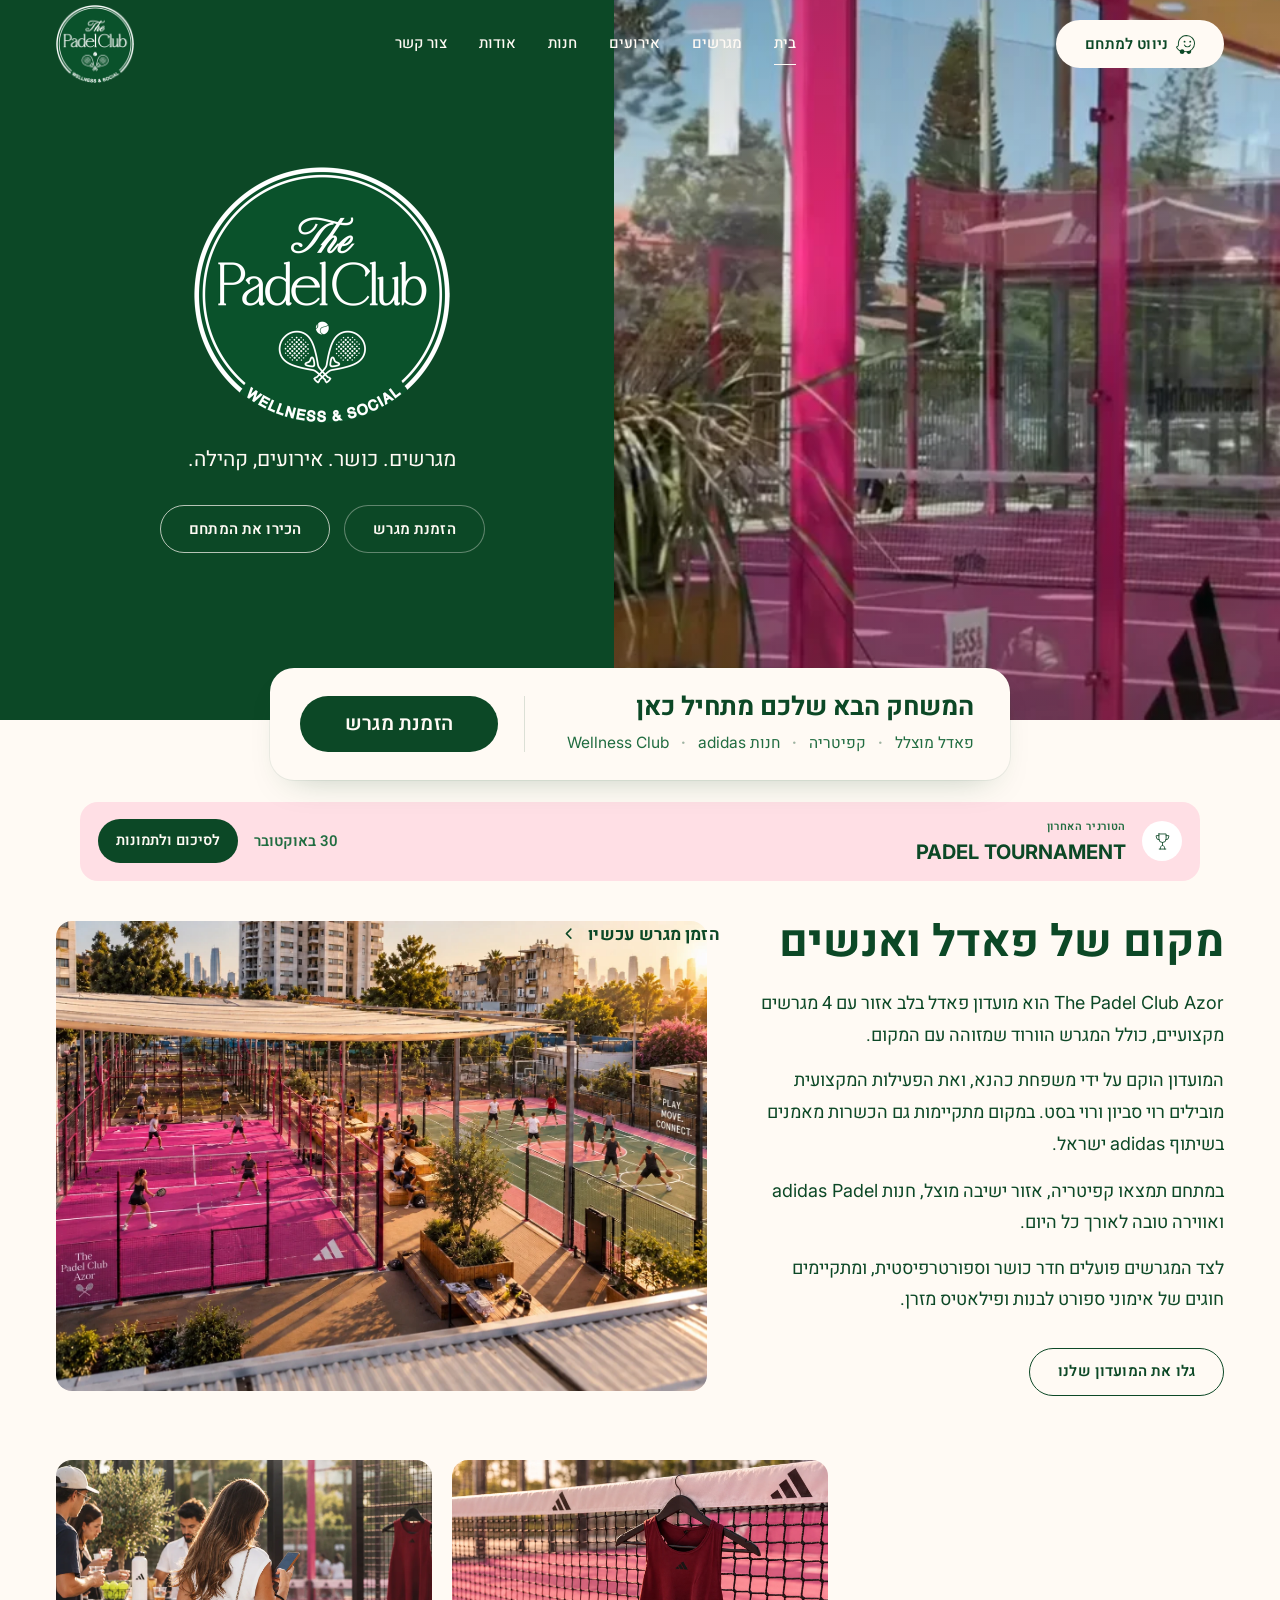
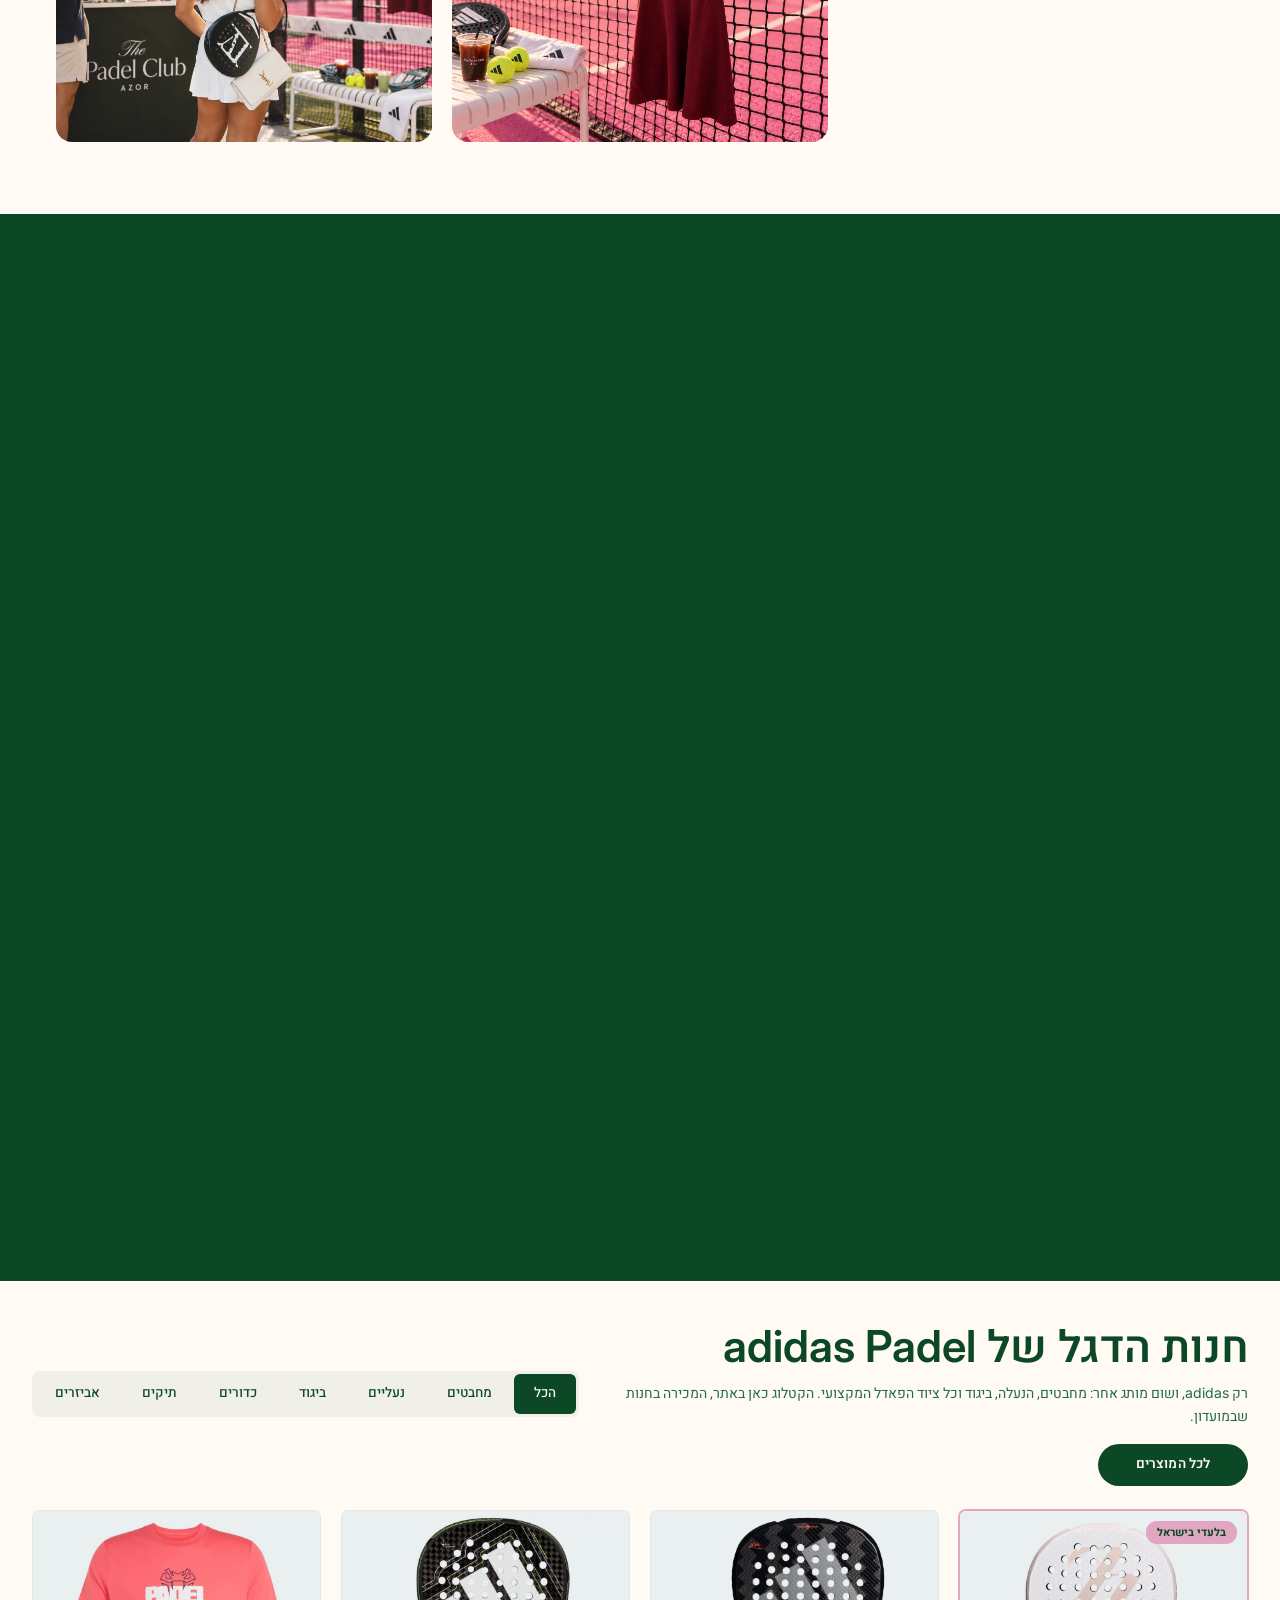
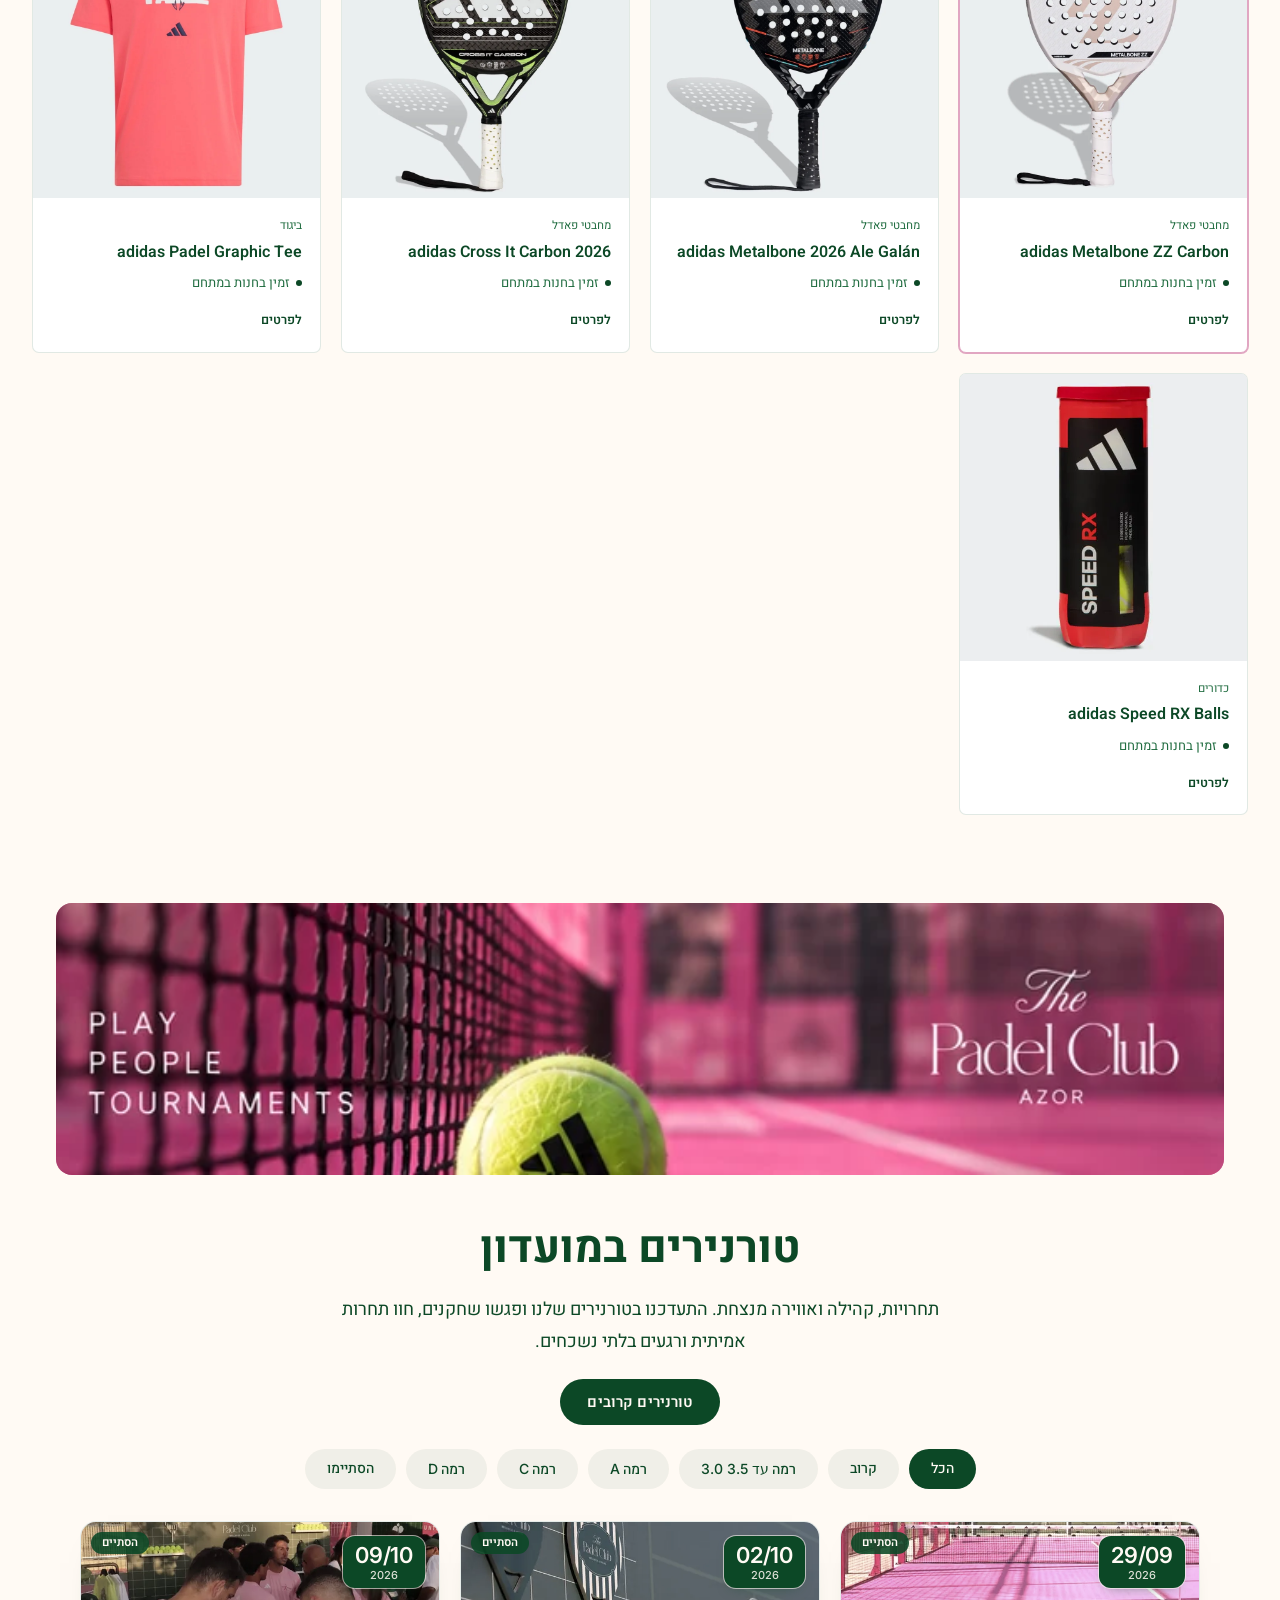
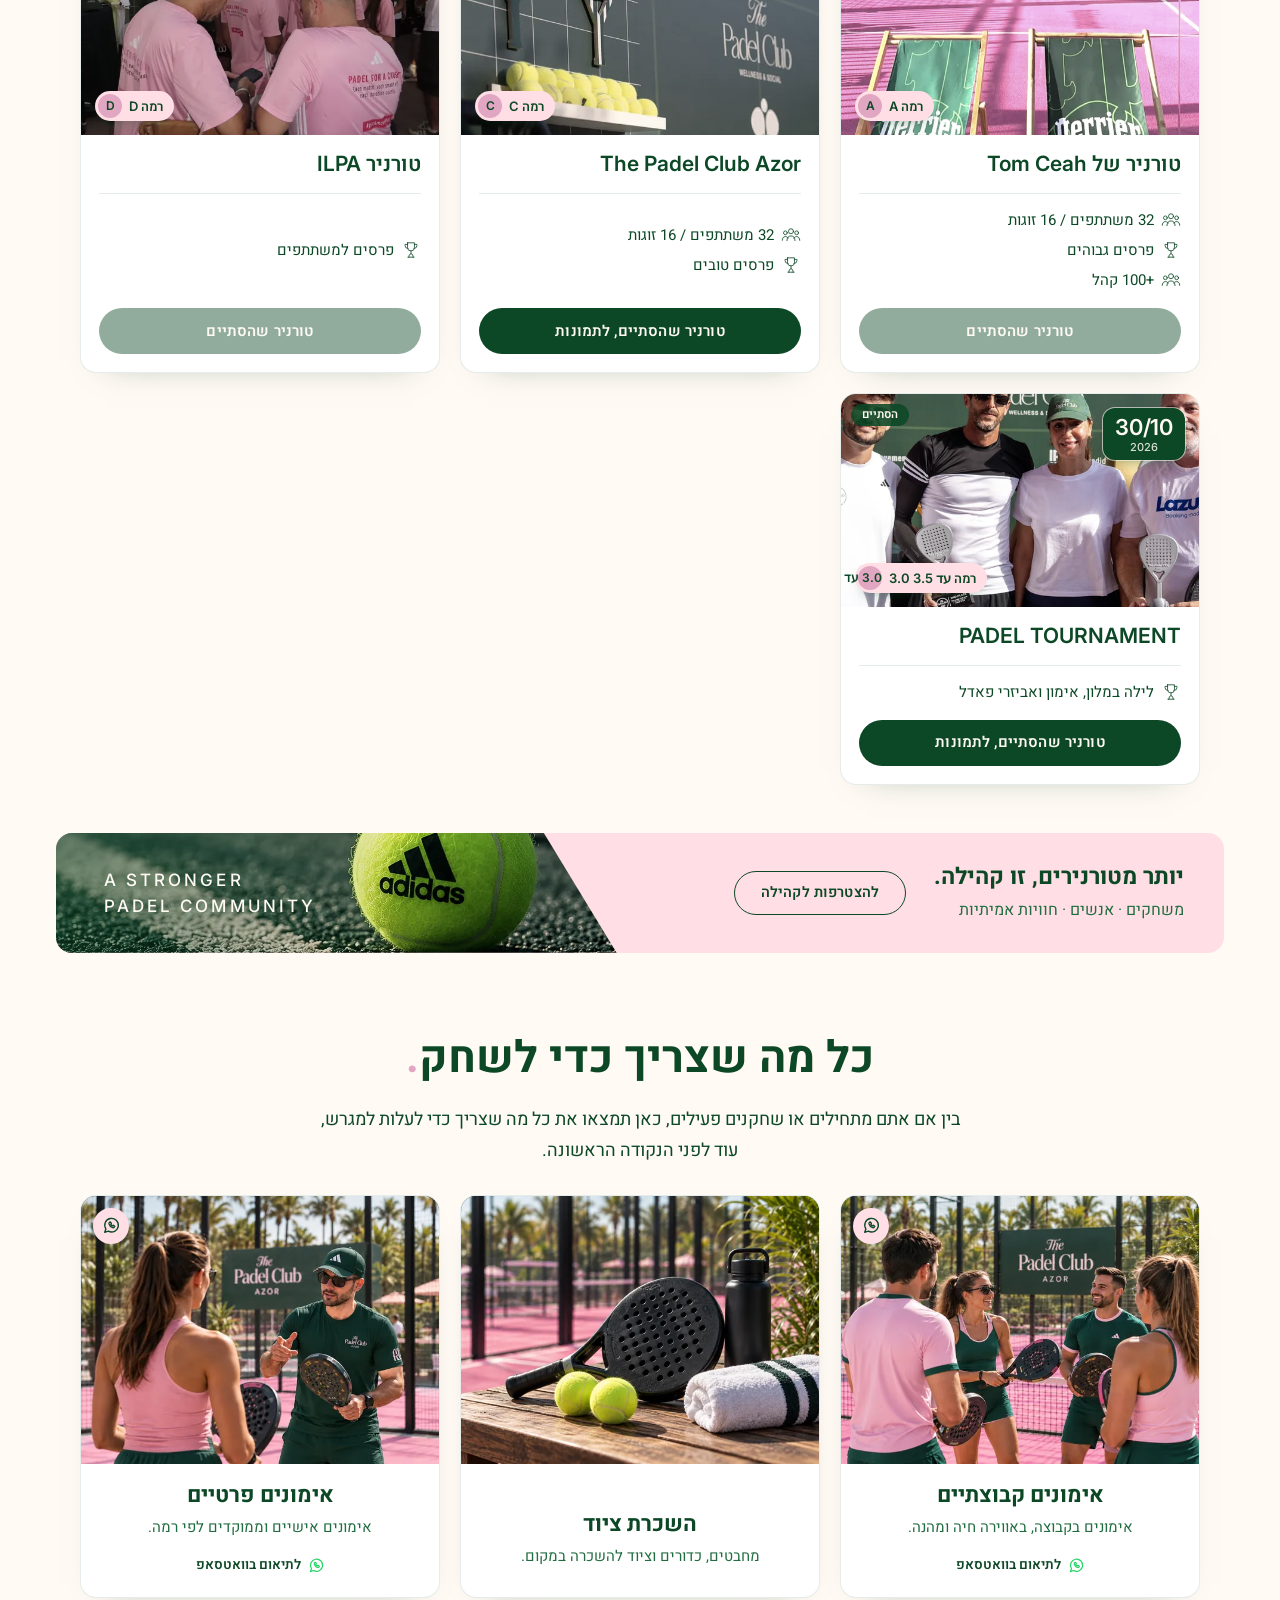
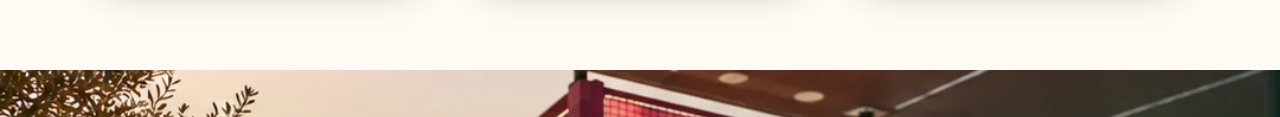
==== commit e614c9a1: "quote: full worked example with hero, photos and video line Adds a media block and a priced demo quo" ====
--- a/index.html
+++ b/index.html
@@ -19,7 +19,7 @@
 <link rel="preconnect" href="https://fonts.gstatic.com" crossorigin>
 <link rel="stylesheet" href="https://fonts.googleapis.com/css2?family=Bodoni+Moda:opsz,wght@6..96,500..700&family=Heebo:wght@400;500;700;800&family=Inter:wght@500;600;800&display=swap">
 <link rel="preload" as="image" href="assets/img/hero.webp?v=7">
-<link rel="stylesheet" href="assets/css/style.css?v=20261108-quote">
+<link rel="stylesheet" href="assets/css/style.css?v=20261108-quote2">
 <script type="application/ld+json" id="schema-business">
 {
   "@context": "https://schema.org",
--- a/assets/css/style.css
+++ b/assets/css/style.css
@@ -1199,7 +1199,14 @@
 .qp-meta { display: flex; flex-wrap: wrap; gap: 4px 22px; margin: 14px 0 0; font-size: 14.5px; color: var(--green); }
 .qp-meta p { margin: 0; }
 .qp-meta p:last-child { color: var(--green-2); margin-inline-start: auto; }
+.qb-media { display: flex; flex-wrap: wrap; gap: 8px 22px; margin-top: 12px; }
+.qp-hero { margin: 16px 0 0; }
+.qp-hero img { width: 100%; height: 190px; object-fit: cover; border-radius: 12px; display: block; }
 .qp-intro { margin: 14px 0 0; font-size: 15px; line-height: 1.7; color: var(--ink-soft); }
+.qp-photos { display: grid; grid-template-columns: repeat(3, minmax(0, 1fr)); gap: 10px; margin: 18px 0 0; padding: 0; list-style: none; }
+.qp-photos img { width: 100%; height: 110px; object-fit: cover; border-radius: 10px; display: block; }
+.qp-photos span { display: block; margin-top: 5px; font-size: 11.5px; color: var(--green-2); }
+.qp-video { margin: 12px 0 0; font-size: 13px; font-weight: 600; color: var(--green); }
 .qp-table { width: 100%; border-collapse: collapse; margin-top: 18px; }
 .qp-table th { text-align: right; font-size: 12px; font-weight: 700; letter-spacing: .06em; color: var(--green-2);
   border-bottom: 1px solid var(--hairline); padding: 0 0 8px; }
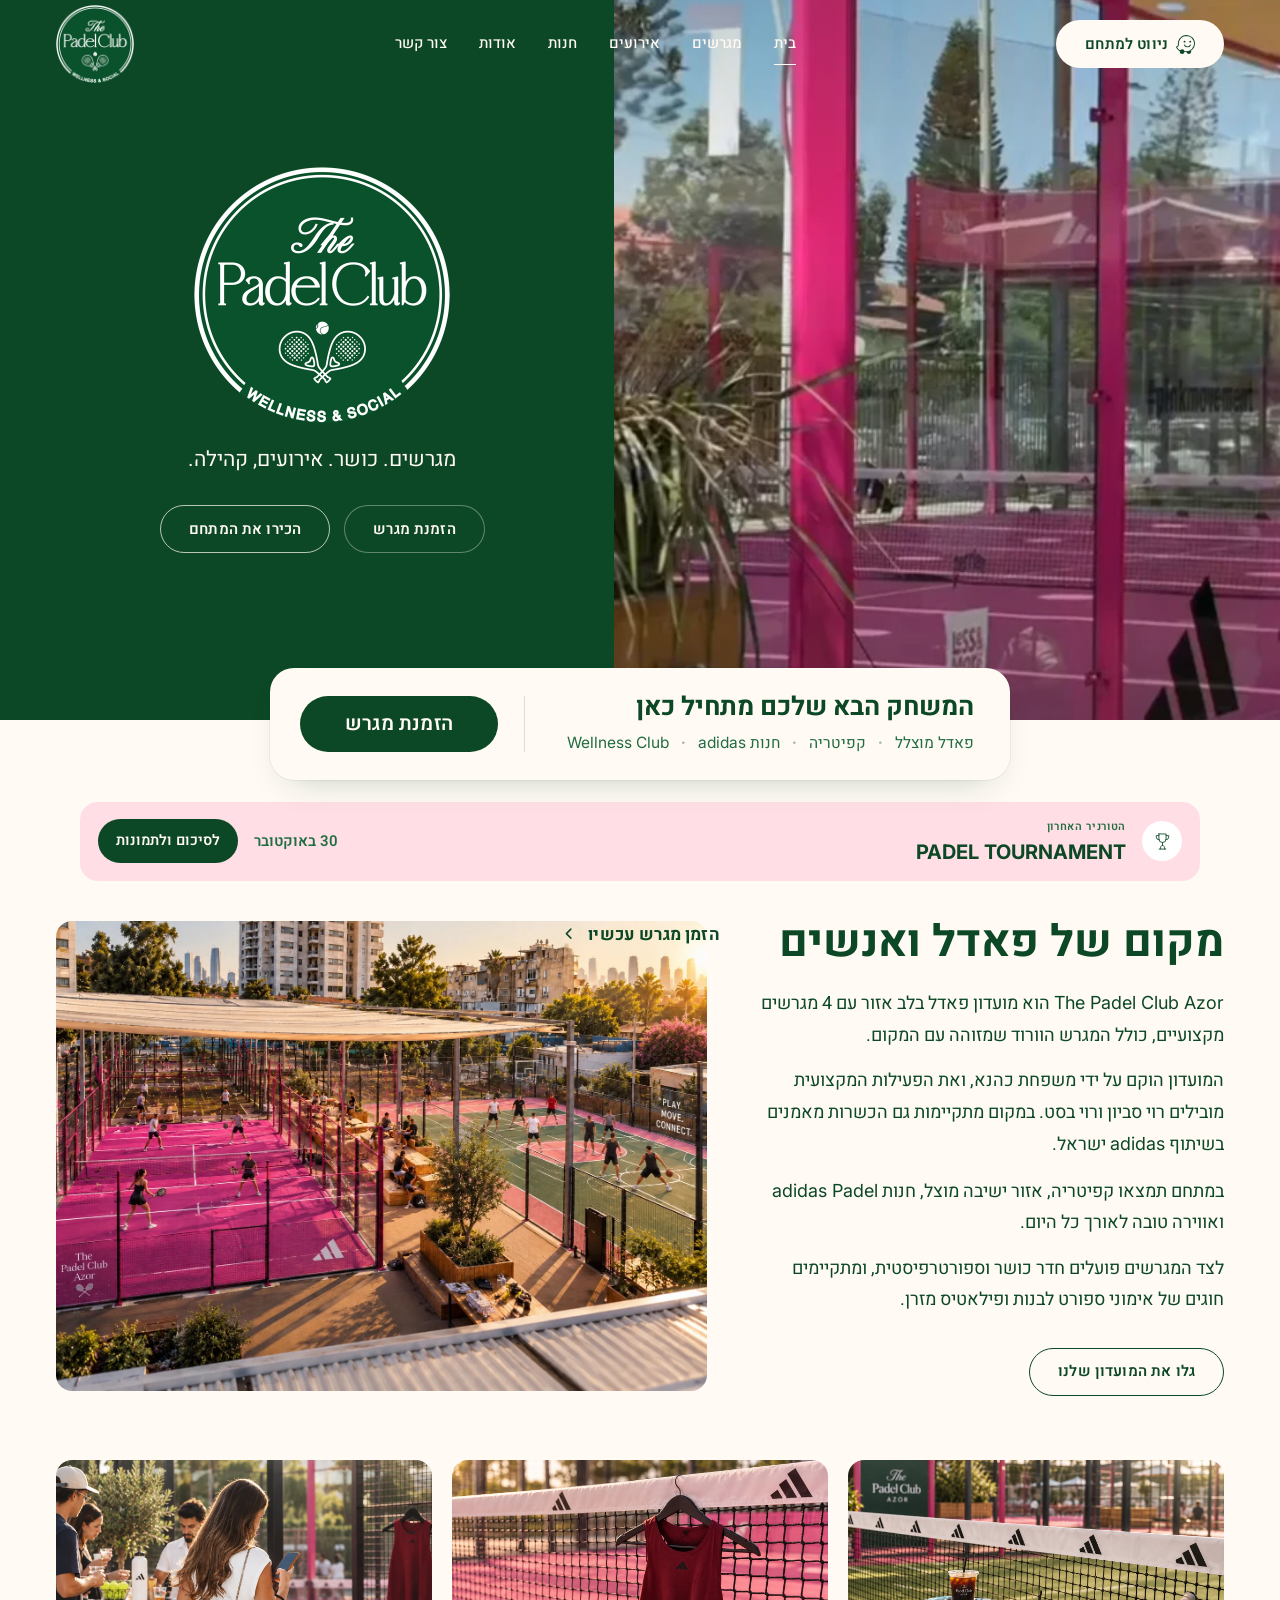
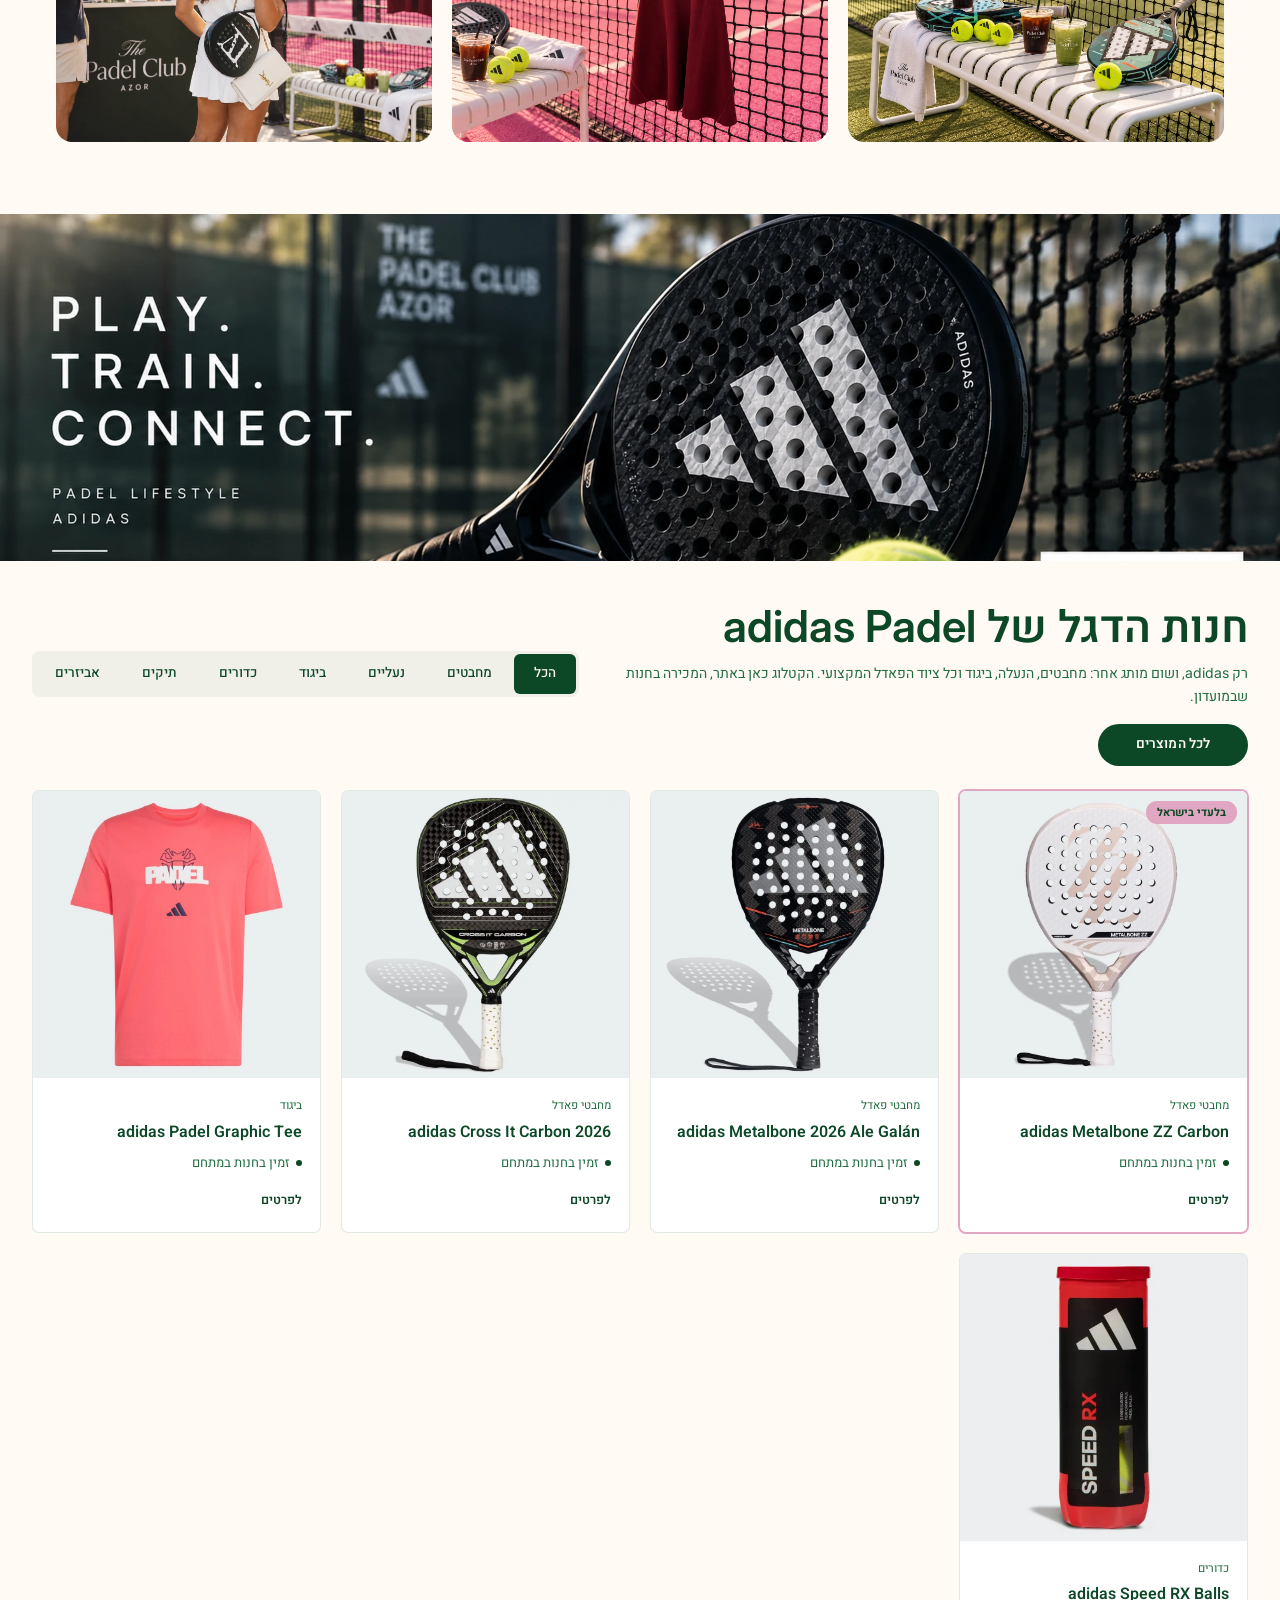
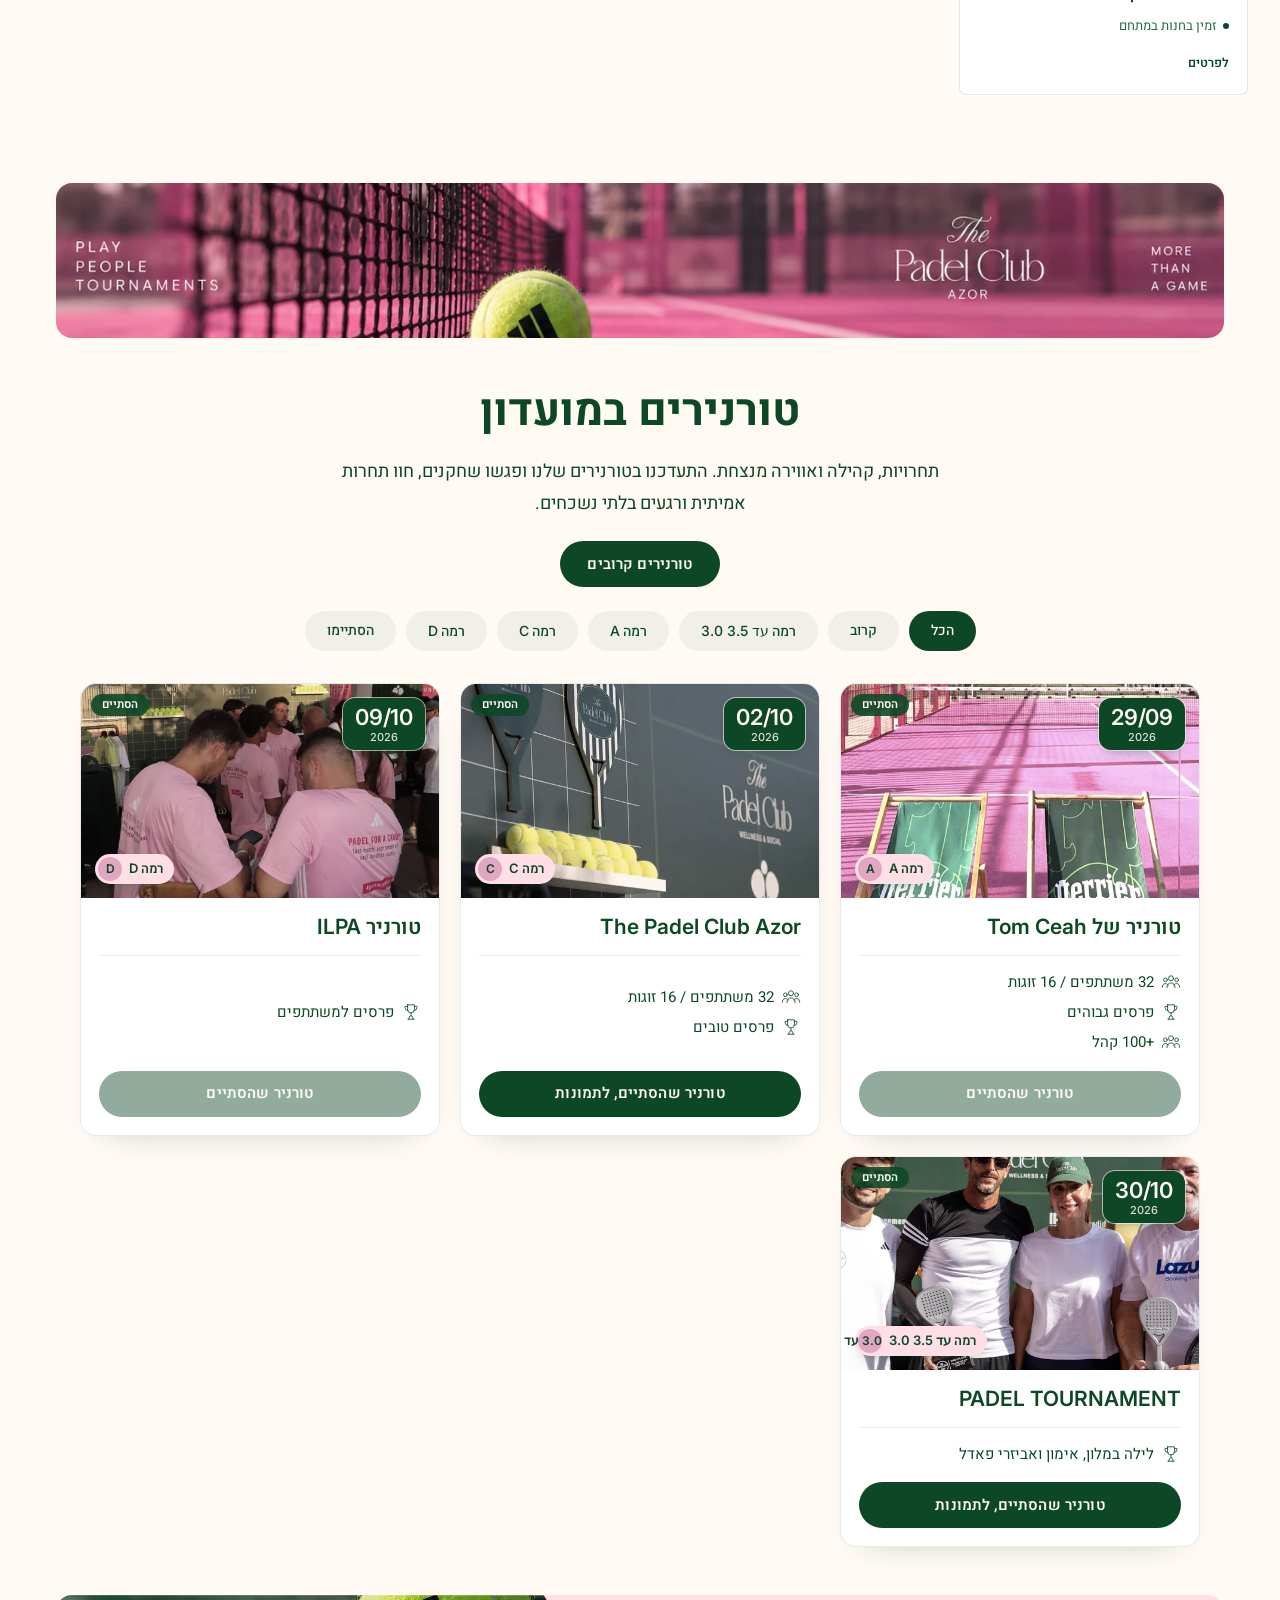
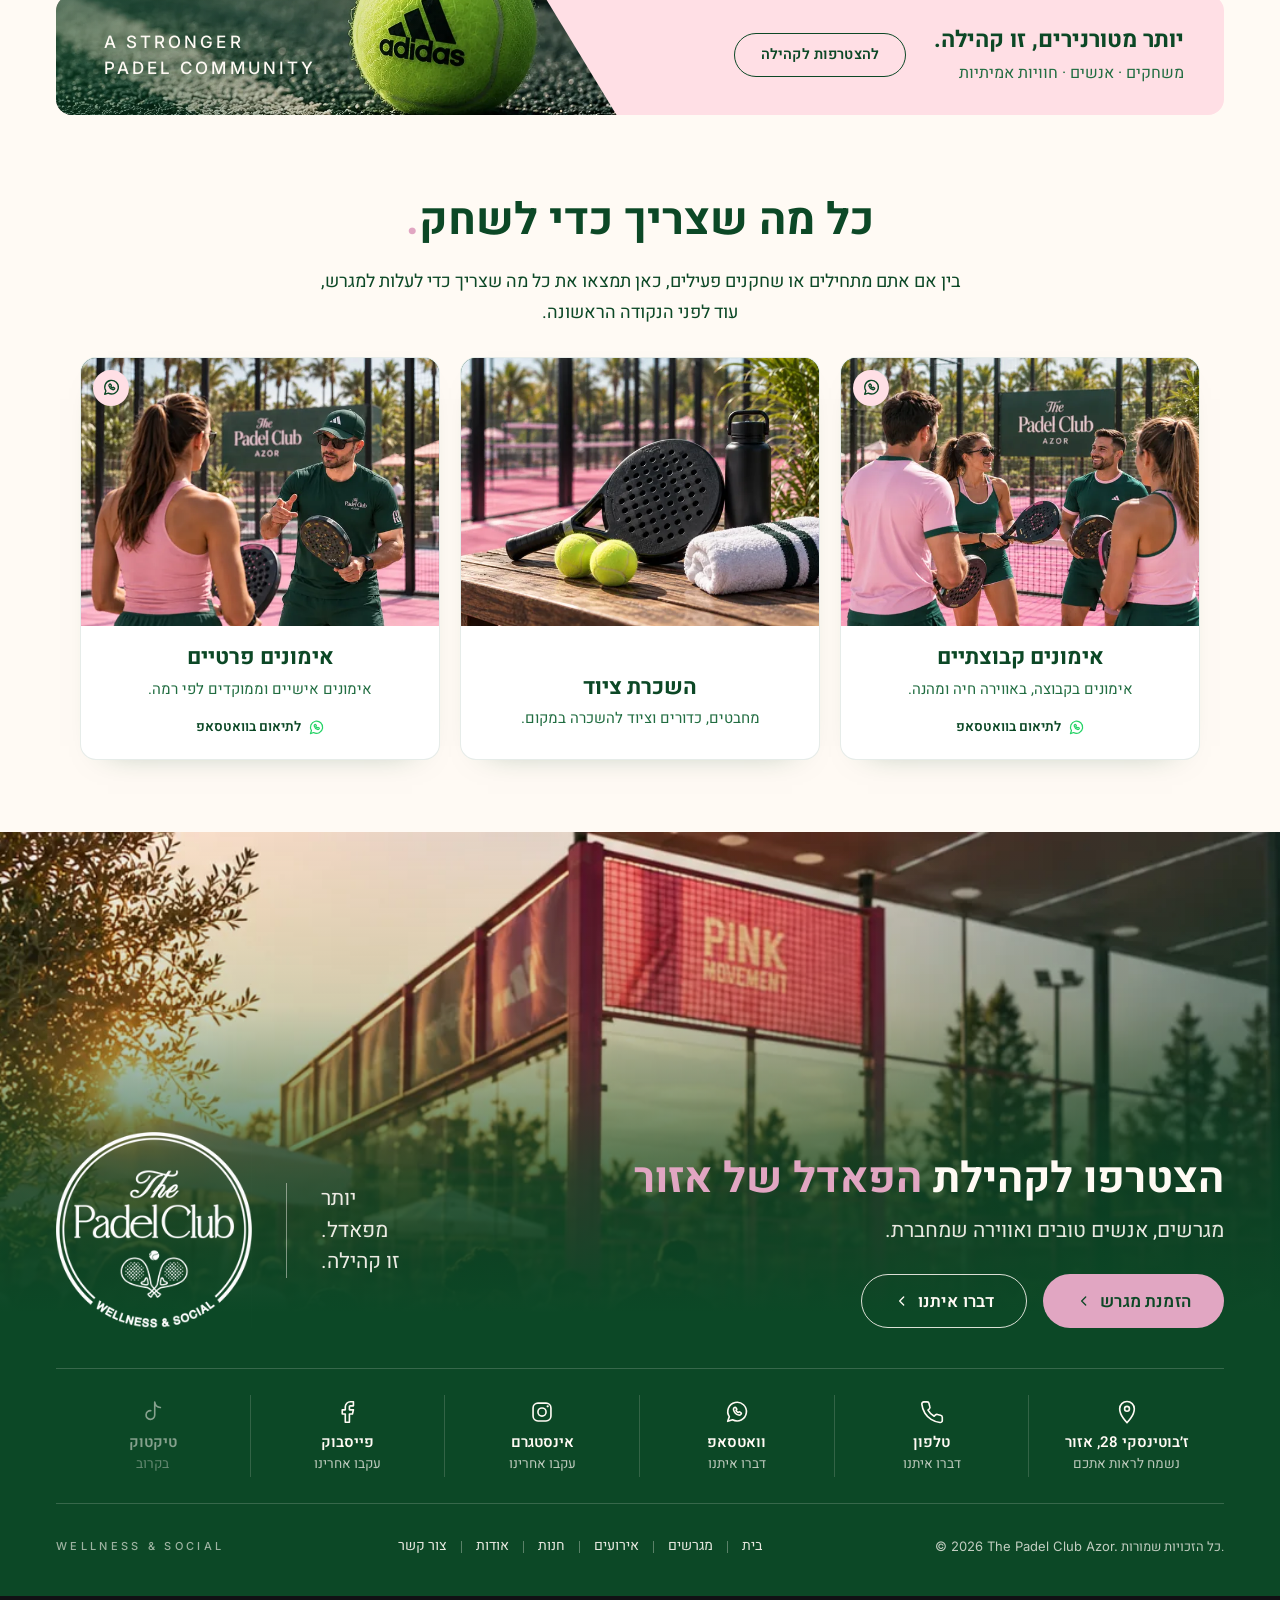
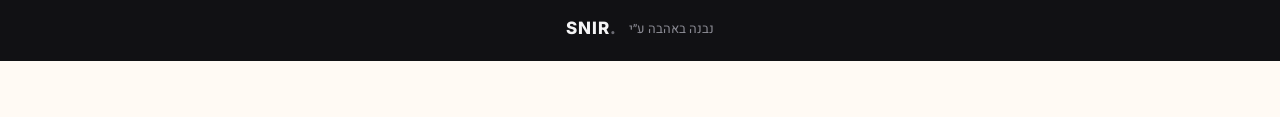
==== commit 976a84aa: "quote: confirm every add, and make taking it back easy Clicking a module now says what was added in " ====
--- a/index.html
+++ b/index.html
@@ -19,7 +19,7 @@
 <link rel="preconnect" href="https://fonts.gstatic.com" crossorigin>
 <link rel="stylesheet" href="https://fonts.googleapis.com/css2?family=Bodoni+Moda:opsz,wght@6..96,500..700&family=Heebo:wght@400;500;700;800&family=Inter:wght@500;600;800&display=swap">
 <link rel="preload" as="image" href="assets/img/hero.webp?v=7">
-<link rel="stylesheet" href="assets/css/style.css?v=20261108-quote2">
+<link rel="stylesheet" href="assets/css/style.css?v=20261108-quote3">
 <script type="application/ld+json" id="schema-business">
 {
   "@context": "https://schema.org",
--- a/assets/css/style.css
+++ b/assets/css/style.css
@@ -1169,6 +1169,32 @@
 .qb-chip { background: var(--tint); color: var(--green); border: 1px solid transparent; border-radius: 999px;
   padding: 8px 14px; font: 600 13.5px var(--font-he); cursor: pointer; }
 .qb-chip:hover { background: var(--blush); border-color: var(--mauve); }
+.qb-chip-wrap { display: flex; align-items: center; gap: 4px; }
+.qb-chip.is-in { background: var(--green); color: var(--cream); }
+.qb-chip.is-hit { animation: qb-pop .45s ease; }
+@keyframes qb-pop { 0% { transform: scale(1); } 40% { transform: scale(1.09); } 100% { transform: scale(1); } }
+.qb-chip-count { font-style: normal; font-size: 12px; font-weight: 800; }
+.qb-chip.is-in .qb-chip-count { margin-inline-start: 6px; }
+.qb-chip-minus { background: var(--white); color: #8A2B3B; border: 1px solid var(--hairline); border-radius: 999px;
+  padding: 7px 11px; font: 700 12px var(--font-he); cursor: pointer; }
+.qb-chip-minus:hover { background: #FBEFF1; border-color: #D9A7B0; }
+
+.qb-toasts { position: fixed; inset-block-end: 16px; inset-inline-start: 16px; z-index: 60;
+  display: flex; flex-direction: column; gap: 8px; max-width: min(92vw, 380px); }
+.qb-toast { position: relative; overflow: hidden; display: flex; align-items: center; gap: 10px;
+  background: var(--green); color: var(--cream); border-radius: 12px; padding: 11px 13px 13px;
+  box-shadow: 0 12px 28px rgba(12, 72, 38, .28); animation: qb-rise .18s ease; }
+@keyframes qb-rise { from { transform: translateY(8px); opacity: 0; } to { transform: translateY(0); opacity: 1; } }
+.qb-toast-text { flex: 1; font-size: 14px; font-weight: 600; line-height: 1.4; }
+.qb-toast-undo { background: var(--cream); color: var(--green); border: 0; border-radius: 999px;
+  padding: 6px 13px; font: 800 13px var(--font-he); cursor: pointer; }
+.qb-toast-undo:hover { background: var(--blush); }
+.qb-toast-x { background: none; border: 0; color: var(--cream); opacity: .7; font-size: 13px; cursor: pointer; padding: 2px; }
+.qb-toast-x:hover { opacity: 1; }
+.qb-toast-bar { position: absolute; inset-block-end: 0; inset-inline-start: 0; height: 3px; width: 100%;
+  background: var(--cream); opacity: .55; transform-origin: right center;
+  animation: qb-drain linear forwards; }
+@keyframes qb-drain { from { transform: scaleX(1); } to { transform: scaleX(0); } }
 
 .qb-empty { margin: 0; padding: 18px; text-align: center; font-size: 14px; color: var(--green-2);
   border: 1px dashed var(--hairline); border-radius: 12px; }
@@ -1179,7 +1205,14 @@
 .qb-icon { width: 32px; height: 32px; border: 1px solid var(--hairline); border-radius: 8px; background: var(--cream);
   color: var(--green); font-size: 14px; line-height: 1; cursor: pointer; }
 .qb-icon:hover { background: var(--tint); }
-.qb-del { color: #8A2B3B; }
+.qb-del { width: auto; padding: 0 11px; font: 700 12.5px var(--font-he); color: #8A2B3B; }
+.qb-del:hover { background: #FBEFF1; border-color: #D9A7B0; }
+.qb-line.is-new { animation: qb-glow 2.2s ease; }
+@keyframes qb-glow {
+  0% { border-color: var(--green); box-shadow: 0 0 0 3px rgba(12, 72, 38, .14); background: var(--tint); }
+  70% { border-color: var(--green); box-shadow: 0 0 0 3px rgba(12, 72, 38, .07); background: var(--tint); }
+  100% { border-color: var(--hairline); box-shadow: none; background: transparent; }
+}
 .qb-line-desc { margin-top: 8px; resize: vertical; }
 .qb-line-nums { display: flex; flex-wrap: wrap; align-items: end; gap: 10px; margin-top: 8px; }
 .qb-w-qty { width: 90px; } .qb-w-unit { width: 130px; } .qb-w-price { width: 130px; }
@@ -1225,9 +1258,13 @@
 .qp-validity { margin: 10px 0 0; font-size: 13px; font-weight: 700; color: var(--green); }
 .qp-sign { margin: 4px 0 0; font-size: 12.5px; color: var(--green-2); }
 
+@media (prefers-reduced-motion: reduce) {
+  .qb-chip.is-hit, .qb-line.is-new, .qb-toast { animation: none; }
+}
+
 @media print {
   @page { size: A4; margin: 14mm; }
-  .qb { display: none; }
+  .qb, .qb-toasts { display: none; }
   .page-quote { background: #fff; }
   .qp { max-width: none; margin: 0; border: 0; border-radius: 0; padding: 0; }
   .qp-table tr, .qb-line { break-inside: avoid; }
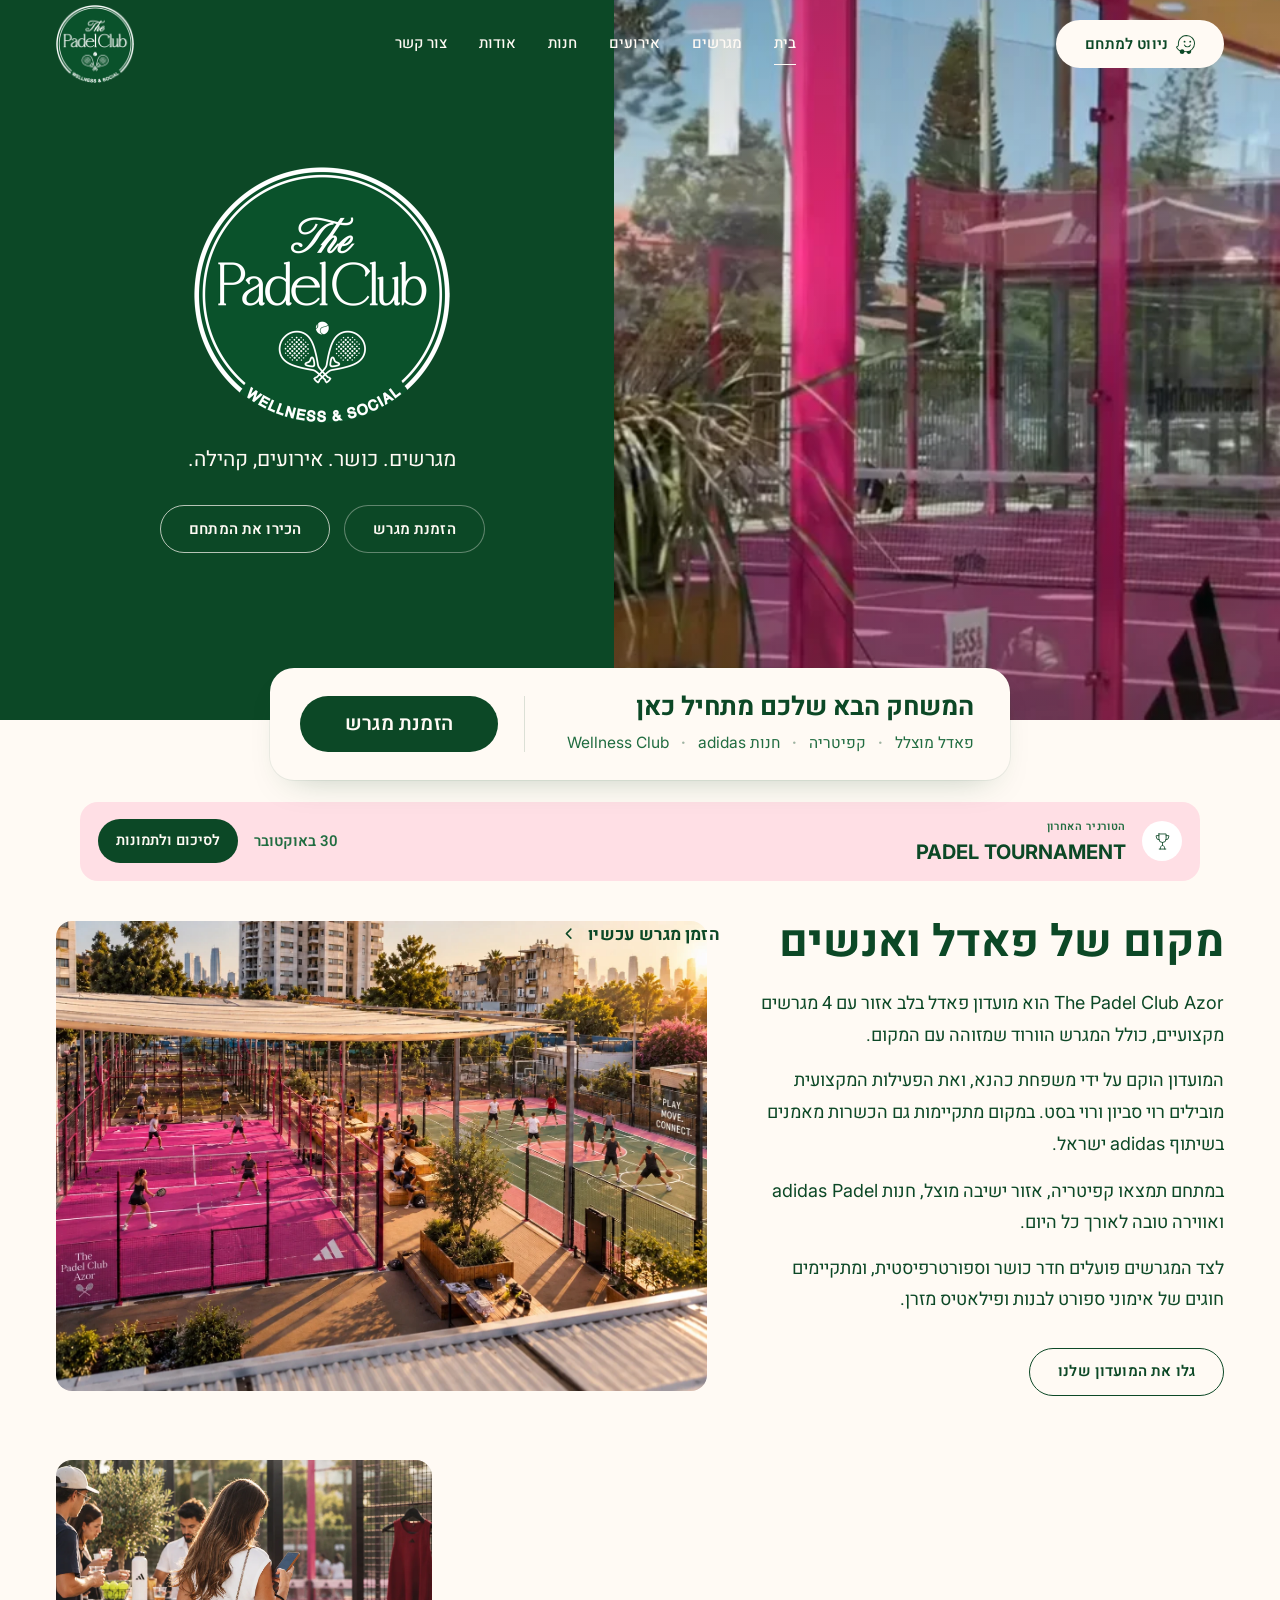
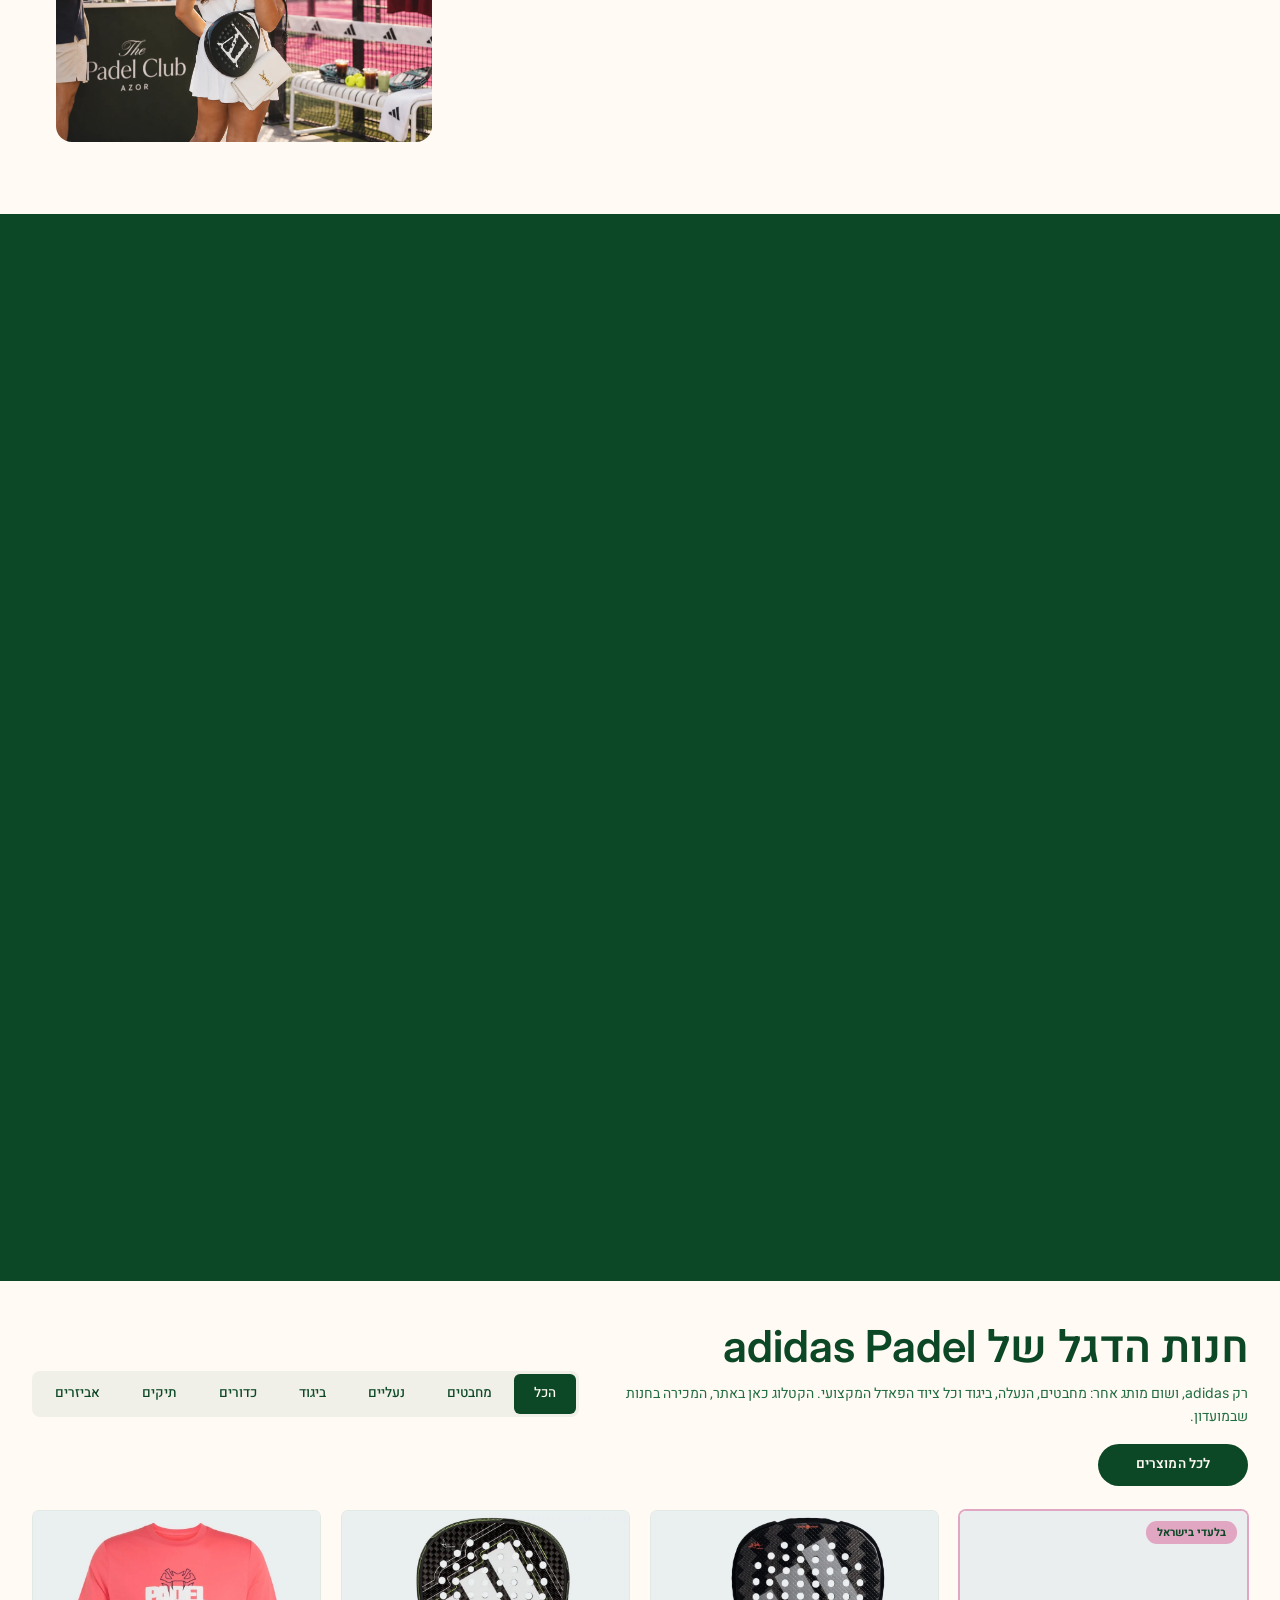
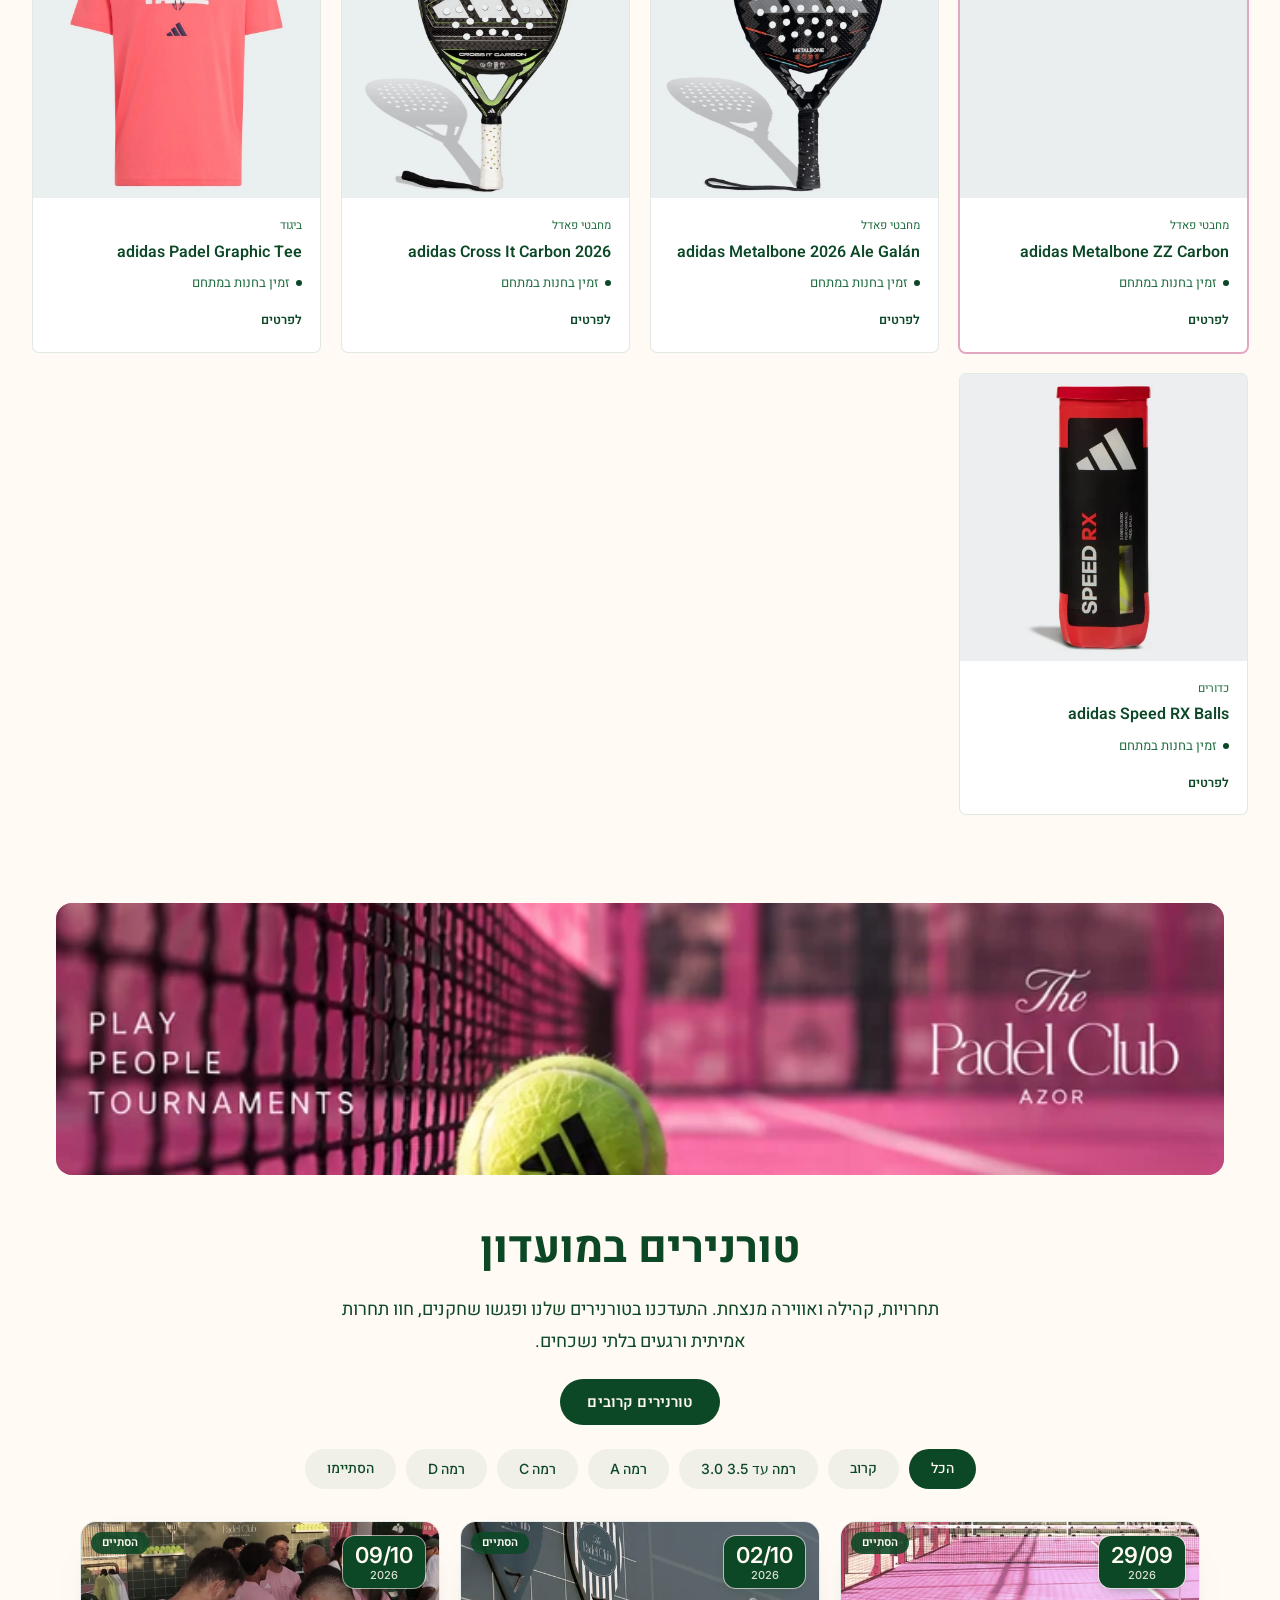
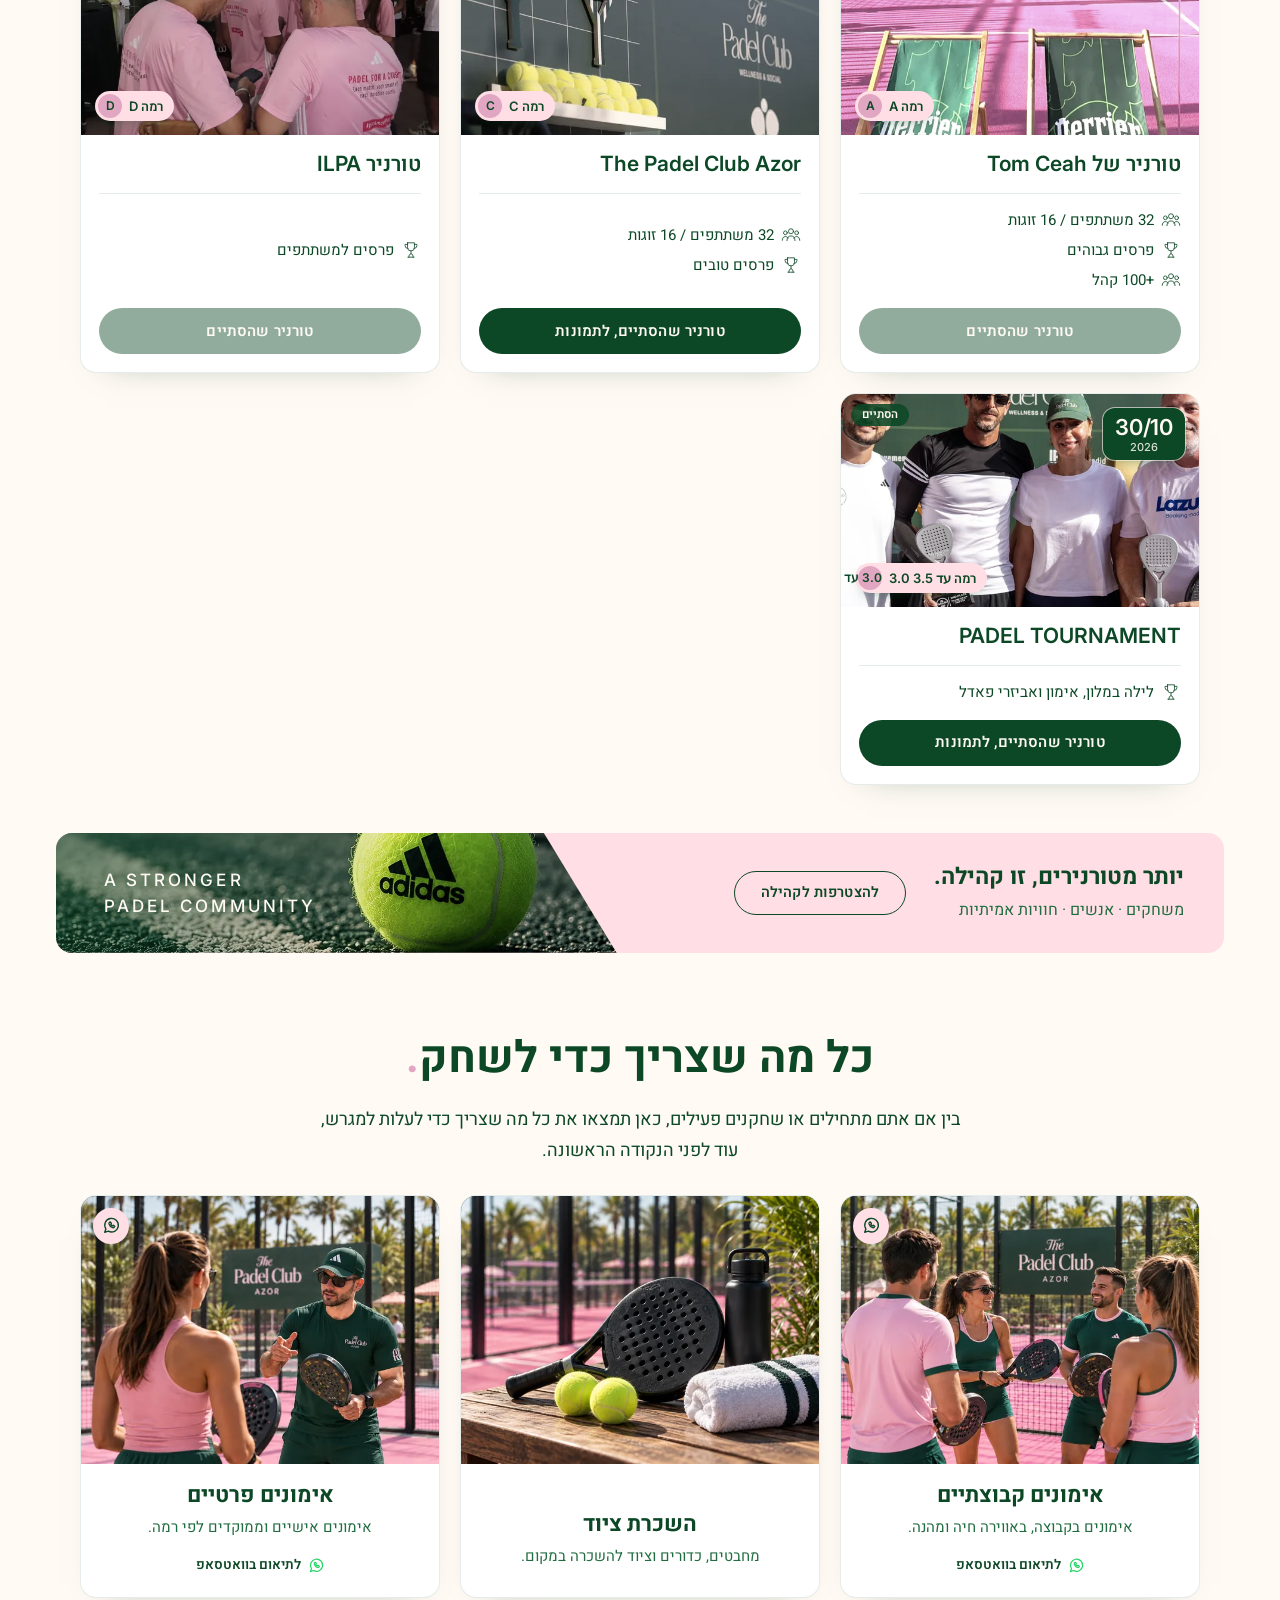
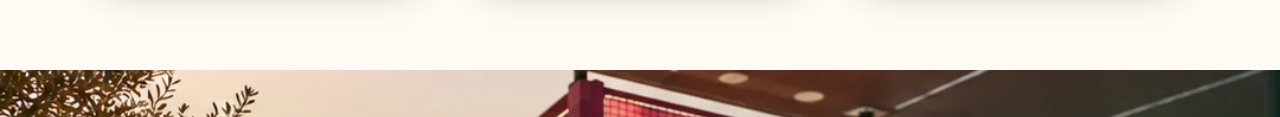
==== commit 53767eee: "quote: an opening page and a closing page, in the site's own light style The client asked for anothe" ====
--- a/index.html
+++ b/index.html
@@ -19,7 +19,7 @@
 <link rel="preconnect" href="https://fonts.gstatic.com" crossorigin>
 <link rel="stylesheet" href="https://fonts.googleapis.com/css2?family=Bodoni+Moda:opsz,wght@6..96,500..700&family=Heebo:wght@400;500;700;800&family=Inter:wght@500;600;800&display=swap">
 <link rel="preload" as="image" href="assets/img/hero.webp?v=7">
-<link rel="stylesheet" href="assets/css/style.css?v=20261108-quote3">
+<link rel="stylesheet" href="assets/css/style.css?v=20261108-quote4">
 <script type="application/ld+json" id="schema-business">
 {
   "@context": "https://schema.org",
--- a/assets/css/style.css
+++ b/assets/css/style.css
@@ -1182,19 +1182,31 @@
 .qb-toasts { position: fixed; inset-block-end: 16px; inset-inline-start: 16px; z-index: 60;
   display: flex; flex-direction: column; gap: 8px; max-width: min(92vw, 380px); }
 .qb-toast { position: relative; overflow: hidden; display: flex; align-items: center; gap: 10px;
-  background: var(--green); color: var(--cream); border-radius: 12px; padding: 11px 13px 13px;
-  box-shadow: 0 12px 28px rgba(12, 72, 38, .28); animation: qb-rise .18s ease; }
+  background: var(--cream); color: var(--green); border: 1px solid var(--hairline); border-radius: var(--radius-pill);
+  padding: 9px 11px 11px 16px; box-shadow: 0 14px 30px rgba(12, 72, 38, .16); animation: qb-rise .18s ease; }
 @keyframes qb-rise { from { transform: translateY(8px); opacity: 0; } to { transform: translateY(0); opacity: 1; } }
 .qb-toast-text { flex: 1; font-size: 14px; font-weight: 600; line-height: 1.4; }
-.qb-toast-undo { background: var(--cream); color: var(--green); border: 0; border-radius: 999px;
-  padding: 6px 13px; font: 800 13px var(--font-he); cursor: pointer; }
-.qb-toast-undo:hover { background: var(--blush); }
-.qb-toast-x { background: none; border: 0; color: var(--cream); opacity: .7; font-size: 13px; cursor: pointer; padding: 2px; }
+.qb-toast-undo { background: var(--blush); color: var(--green); border: 0; border-radius: 999px;
+  padding: 6px 14px; font: 800 13px var(--font-he); cursor: pointer; }
+.qb-toast-undo:hover { background: var(--mauve); }
+.qb-toast-x { background: none; border: 0; color: var(--green-2); opacity: .6; font-size: 13px; cursor: pointer; padding: 2px; }
 .qb-toast-x:hover { opacity: 1; }
 .qb-toast-bar { position: absolute; inset-block-end: 0; inset-inline-start: 0; height: 3px; width: 100%;
-  background: var(--cream); opacity: .55; transform-origin: right center;
+  background: var(--mauve); transform-origin: right center;
   animation: qb-drain linear forwards; }
 @keyframes qb-drain { from { transform: scaleX(1); } to { transform: scaleX(0); } }
+
+.qb-picker { display: grid; grid-template-columns: repeat(auto-fill, minmax(118px, 1fr)); gap: 9px; margin-top: 10px; }
+.qb-thumb { position: relative; padding: 0; border: 2px solid transparent; border-radius: 11px; overflow: hidden;
+  background: var(--tint); cursor: pointer; text-align: start; }
+.qb-thumb img { width: 100%; height: 76px; object-fit: cover; display: block; }
+.qb-thumb-cap { display: block; padding: 5px 7px 7px; font: 600 11px var(--font-he); line-height: 1.3; color: var(--green-2); }
+.qb-thumb:hover { border-color: var(--mauve); }
+.qb-thumb.is-on { border-color: var(--green); }
+.qb-thumb.is-on .qb-thumb-cap { background: var(--green); color: var(--cream); }
+.qb-thumb-n { position: absolute; inset-block-start: 6px; inset-inline-end: 6px; font-style: normal;
+  background: var(--green); color: var(--cream); border-radius: 999px; padding: 2px 8px; font: 800 11px var(--font-he); }
+.qb-thumb-n:empty { display: none; }
 
 .qb-empty { margin: 0; padding: 18px; text-align: center; font-size: 14px; color: var(--green-2);
   border: 1px dashed var(--hairline); border-radius: 12px; }
@@ -1223,26 +1235,59 @@
 .qb-total.is-final { font-size: 18px; font-weight: 800; color: var(--green); border-top: 1px solid var(--hairline); margin-top: 6px; padding-top: 10px; }
 
 /* the quote itself */
-.qp { max-width: 820px; margin: 0 auto 40px; background: var(--white); border: 1px solid var(--hairline);
-  border-radius: 16px; padding: 30px; color: var(--ink); }
-.qp-head { display: flex; align-items: center; gap: 16px; border-bottom: 2px solid var(--green); padding-bottom: 14px; }
+.qp { max-width: 820px; margin: 0 auto 40px; color: var(--ink); display: flex; flex-direction: column; gap: 26px; }
+.qp-page { background: var(--cream); border: 1px solid var(--hairline); border-radius: 22px; padding: 34px; }
+.qp-page[hidden] { display: none; }
+.qp-eyebrow { margin: 0; font-size: 11.5px; font-weight: 700; letter-spacing: .22em; color: var(--green-2); text-transform: uppercase; }
+.qp-display { font-family: var(--font-display); font-optical-sizing: auto; font-weight: 500; letter-spacing: .01em; color: var(--green); }
+.qp-shot { margin: 0; border-radius: var(--r-img); overflow: hidden; }
+.qp-shot img { width: 100%; height: 300px; object-fit: cover; }
+
+.qp-head { display: flex; align-items: center; gap: 16px; border-bottom: 1px solid var(--hairline); padding-bottom: 16px; }
 .qp-logo { flex: 0 0 auto; }
-.qp-head h1 { margin: 0; font-size: 24px; font-weight: 800; color: var(--green); }
-.qp-venue { margin: 5px 0 0; font-size: 13.5px; color: var(--green-2); }
-.qp-meta { display: flex; flex-wrap: wrap; gap: 4px 22px; margin: 14px 0 0; font-size: 14.5px; color: var(--green); }
+.qp-head h1 { margin: 0; font-family: var(--font-display); font-optical-sizing: auto; font-size: 27px; font-weight: 500; color: var(--green); }
+.qp-venue { margin: 6px 0 0; font-size: 13.5px; color: var(--green-2); }
+.qp-meta { display: flex; flex-wrap: wrap; gap: 4px 22px; margin: 16px 0 0; font-size: 14.5px; color: var(--green); }
 .qp-meta p { margin: 0; }
 .qp-meta p:last-child { color: var(--green-2); margin-inline-start: auto; }
 .qb-media { display: flex; flex-wrap: wrap; gap: 8px 22px; margin-top: 12px; }
-.qp-hero { margin: 16px 0 0; }
-.qp-hero img { width: 100%; height: 190px; object-fit: cover; border-radius: 12px; display: block; }
-.qp-intro { margin: 14px 0 0; font-size: 15px; line-height: 1.7; color: var(--ink-soft); }
-.qp-photos { display: grid; grid-template-columns: repeat(3, minmax(0, 1fr)); gap: 10px; margin: 18px 0 0; padding: 0; list-style: none; }
-.qp-photos img { width: 100%; height: 110px; object-fit: cover; border-radius: 10px; display: block; }
-.qp-photos span { display: block; margin-top: 5px; font-size: 11.5px; color: var(--green-2); }
-.qp-video { margin: 12px 0 0; font-size: 13px; font-weight: 600; color: var(--green); }
+.qp-intro { margin: 16px 0 0; font-size: 15.5px; line-height: 1.8; color: var(--green-2); }
+.qp-video { margin: 16px 0 0; font-size: 13px; font-weight: 600; color: var(--green-2); }
+
+/* page one: the photo first, then the name of the thing, on cream */
+.qp-cover { padding: 26px; }
+.qp-cover .qp-shot img { height: 360px; }
+.qp-cover-in { padding: 26px 8px 4px; }
+.qp-cover-logo { width: 72px; height: 72px; margin-bottom: 16px; }
+.qp-cover .qp-eyebrow { margin-bottom: 10px; }
+.qp-cover-in h1 { margin: 0; font-size: 42px; line-height: 1.1; }
+.qp-cover-client { margin: 16px 0 0; font-size: 19px; font-weight: 700; color: var(--green); }
+.qp-cover-facts { margin: 5px 0 0; font-size: 15px; color: var(--green-2); }
+.qp-cover-intro { margin: 20px 0 0; max-width: 58ch; font-size: 16px; line-height: 1.85; color: var(--green-2); }
+.qp-cover-foot { margin: 26px 0 0; padding-top: 16px; border-top: 1px solid var(--hairline);
+  font-size: 12.5px; letter-spacing: .02em; color: var(--green-2); }
+
+/* page three: one photo large, the rest around it */
+.qp-closing-title { margin: 8px 0 20px; font-size: 32px; }
+.qp-collage { display: grid; grid-template-columns: repeat(4, minmax(0, 1fr)); gap: 12px; }
+.qp-tile { margin: 0; position: relative; }
+.qp-tile img { width: 100%; height: 124px; object-fit: cover; border-radius: var(--r-img); }
+.qp-tile.is-big { grid-column: span 2; grid-row: span 2; }
+.qp-tile.is-big img { height: 260px; }
+.qp-tile figcaption { margin-top: 7px; font-size: 11.5px; line-height: 1.4; color: var(--green-2); }
+.qp-collage[data-count="1"] { grid-template-columns: 1fr; }
+.qp-collage[data-count="1"] .qp-tile.is-big { grid-column: span 1; grid-row: span 1; }
+.qp-collage[data-count="1"] .qp-tile.is-big img { height: 320px; }
+.qp-collage[data-count="2"], .qp-collage[data-count="3"] { grid-template-columns: repeat(2, minmax(0, 1fr)); }
+.qp-collage[data-count="2"] .qp-tile.is-big, .qp-collage[data-count="3"] .qp-tile.is-big { grid-column: span 2; grid-row: span 1; }
+.qp-collage[data-count="2"] .qp-tile.is-big img, .qp-collage[data-count="3"] .qp-tile.is-big img { height: 230px; }
+.qp-outro { margin: 24px 0 0; max-width: 58ch; font-size: 16px; line-height: 1.85; color: var(--green-2); }
+.qp-sign { margin: 22px 0 0; padding-top: 16px; border-top: 1px solid var(--hairline);
+  font-size: 12.5px; font-weight: 600; color: var(--green-2); }
+
 .qp-table { width: 100%; border-collapse: collapse; margin-top: 18px; }
-.qp-table th { text-align: right; font-size: 12px; font-weight: 700; letter-spacing: .06em; color: var(--green-2);
-  border-bottom: 1px solid var(--hairline); padding: 0 0 8px; }
+.qp-table th { text-align: right; font-size: 11.5px; font-weight: 700; letter-spacing: .14em; color: var(--green-2);
+  border-bottom: 1px solid var(--hairline); padding: 0 0 10px; }
 .qp-table th:nth-child(2), .qp-table td:nth-child(2) { width: 130px; }
 .qp-table th:last-child, .qp-table td:last-child { width: 130px; text-align: left; }
 .qp-table td { vertical-align: top; padding: 12px 0; border-bottom: 1px solid var(--hairline); font-size: 15px; }
@@ -1252,12 +1297,24 @@
 .qp-price { font-weight: 700; color: var(--green); white-space: nowrap; }
 .qp-sums { margin: 16px 0 0; margin-inline-start: auto; max-width: 340px; }
 .qp-sum { display: flex; justify-content: space-between; font-size: 14.5px; padding: 4px 0; color: var(--green-2); }
-.qp-sum.is-final { font-size: 19px; font-weight: 800; color: var(--green); border-top: 2px solid var(--green); margin-top: 6px; padding-top: 10px; }
+.qp-sum.is-final { font-size: 20px; font-weight: 800; color: var(--green); background: var(--blush);
+  border-radius: var(--radius-pill); margin-top: 10px; padding: 10px 18px; }
 .qp-foot { margin-top: 22px; border-top: 1px solid var(--hairline); padding-top: 14px; }
 .qp-foot ul { margin: 0; padding-inline-start: 18px; font-size: 13px; line-height: 1.8; color: var(--green-2); }
 .qp-validity { margin: 10px 0 0; font-size: 13px; font-weight: 700; color: var(--green); }
 .qp-sign { margin: 4px 0 0; font-size: 12.5px; color: var(--green-2); }
 
+@media (max-width: 560px) {
+  .qp-page { padding: 18px; }
+  .qp-cover { padding: 14px; }
+  .qp-cover .qp-shot img { height: 240px; }
+  .qp-cover-in { padding: 20px 6px 2px; }
+  .qp-cover-in h1 { font-size: 30px; }
+  .qp-collage { grid-template-columns: repeat(2, minmax(0, 1fr)); }
+  .qp-tile.is-big { grid-column: span 2; grid-row: span 1; }
+  .qp-tile.is-big img { height: 180px; }
+}
+
 @media (prefers-reduced-motion: reduce) {
   .qb-chip.is-hit, .qb-line.is-new, .qb-toast { animation: none; }
 }
@@ -1266,8 +1323,16 @@
   @page { size: A4; margin: 14mm; }
   .qb, .qb-toasts { display: none; }
   .page-quote { background: #fff; }
-  .qp { max-width: none; margin: 0; border: 0; border-radius: 0; padding: 0; }
-  .qp-table tr, .qb-line { break-inside: avoid; }
+  .qp { max-width: none; margin: 0; display: block; }
+  .qp-page { background: #fff; border: 0; border-radius: 0; padding: 0; break-after: page; }
+  .qp-page:last-child { break-after: auto; }
+  .qp-cover { min-height: 248mm; display: flex; flex-direction: column; }
+  .qp-cover .qp-shot img { height: 118mm; }
+  .qp-cover-in { padding: 14mm 0 0; }
+  .qp-cover-foot { margin-top: auto; }
+  .qp-table tr, .qb-line, .qp-tile, .qp-collage { break-inside: avoid; }
+  .qp-tile img { height: 34mm; }
+  .qp-tile.is-big img { height: 72mm; }
 }
 
 /* ---------- footer (Snir's footer DEV package, 17.9.2026: assets/footer-reference-desktop.png) ----------
